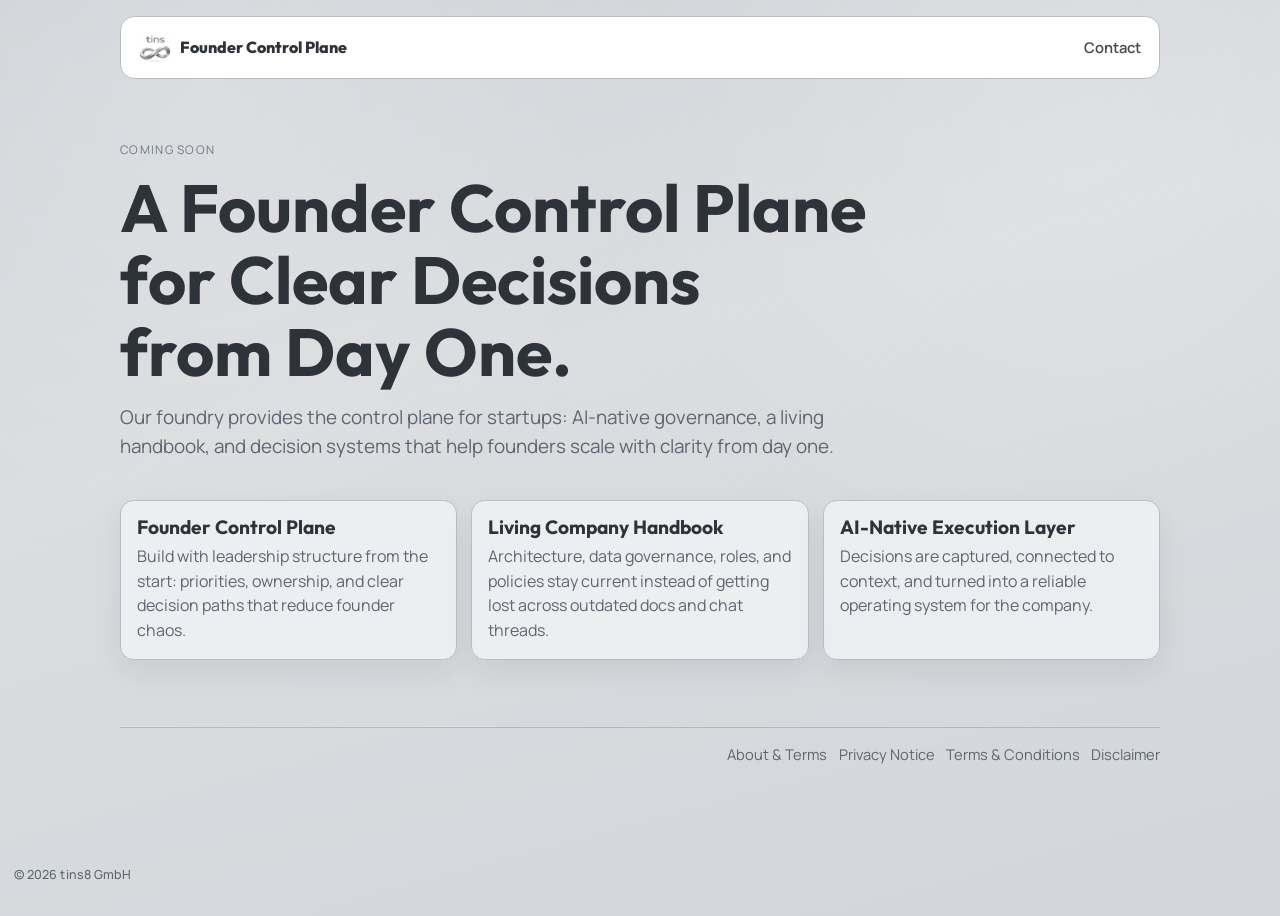
==== index.html @ 7d67c076 "initial" ====
<!doctype html>
<html lang="en">
  <head>
    <meta charset="UTF-8" />
    <meta name="viewport" content="width=device-width, initial-scale=1.0" />
    <title>Founder Control Plane for Startups | tins8 GmbH</title>
    <meta
      name="description"
      content="A Founder Control Plane for Clear Decisions from Day One. tins8 GmbH provides AI-native governance, a living handbook, and decision systems for early-stage teams."
    />
    <meta name="author" content="tins8 GmbH" />
    <meta name="robots" content="index,follow,max-image-preview:large" />
    <meta name="theme-color" content="#f7f4ea" />
    <link rel="canonical" href="https://tins8.at/" />
    <link rel="alternate" hreflang="en" href="https://tins8.at/" />
    <link rel="alternate" hreflang="x-default" href="https://tins8.at/" />
    <meta property="og:locale" content="en_US" />
    <meta property="og:type" content="website" />
    <meta
      property="og:title"
      content="Founder Control Plane for Startups | tins8 GmbH"
    />
    <meta
      property="og:description"
      content="A Founder Control Plane for Clear Decisions from Day One. tins8 GmbH provides AI-native governance, a living handbook, and decision systems for early-stage teams."
    />
    <meta property="og:url" content="https://tins8.at/" />
    <meta property="og:site_name" content="tins8 GmbH" />
    <meta
      property="og:image"
      content="https://tins8.at/graphics/tins8_logo.png"
    />
    <meta property="og:image:type" content="image/png" />
    <meta property="og:image:width" content="570" />
    <meta property="og:image:height" content="570" />
    <meta property="og:image:alt" content="tins8 logo" />
    <meta name="twitter:card" content="summary_large_image" />
    <meta
      name="twitter:title"
      content="Founder Control Plane for Startups | tins8 GmbH"
    />
    <meta
      name="twitter:description"
      content="A Founder Control Plane for Clear Decisions from Day One. tins8 GmbH provides AI-native governance, a living handbook, and decision systems for early-stage teams."
    />
    <meta
      name="twitter:image"
      content="https://tins8.at/graphics/tins8_logo.png"
    />
    <link rel="icon" type="image/svg+xml" href="graphics/favicon.svg" />
    <link
      rel="icon"
      type="image/png"
      sizes="96x96"
      href="graphics/favicon-96x96.png"
    />
    <link rel="icon" href="graphics/favicon.ico" sizes="any" />
    <link
      rel="apple-touch-icon"
      sizes="180x180"
      href="graphics/apple-touch-icon.png"
    />
    <link rel="manifest" href="graphics/site.webmanifest" />
    <link rel="preconnect" href="https://fonts.googleapis.com" />
    <link rel="preconnect" href="https://fonts.gstatic.com" crossorigin />
    <link
      href="https://fonts.googleapis.com/css2?family=Manrope:wght@400;500;700&family=Outfit:wght@600;700;800&display=swap"
      rel="stylesheet"
    />
    <link rel="stylesheet" href="styles.css" />
    <script type="application/ld+json">
      {
        "@context": "https://schema.org",
        "@graph": [
          {
            "@type": "Organization",
            "name": "tins8 GmbH",
            "url": "https://tins8.at/",
            "logo": "https://tins8.at/graphics/tins8_logo.png",
            "email": "hello@tins8.at"
          },
          {
            "@type": "WebSite",
            "name": "tins8 GmbH",
            "url": "https://tins8.at/",
            "description": "A Founder Control Plane for Clear Decisions from Day One. tins8 GmbH provides AI-native governance, a living handbook, and decision systems for early-stage teams."
          }
        ]
      }
    </script>
  </head>
  <body>
    <div class="background" aria-hidden="true"></div>

    <header class="site-header">
      <a class="brand" href="index.html" aria-label="tins8 home">
        <img
          src="graphics/tins8_logo.png"
          alt="tins8 logo"
          class="brand-logo"
          width="570"
          height="570"
        />
        <span>Founder Control Plane</span>
      </a>
      <nav class="site-nav" aria-label="Primary">
        <a href="mailto:hello@tins8.at">Contact</a>
      </nav>
    </header>

    <main>
      <section class="hero reveal">
        <p class="eyebrow">Coming Soon</p>
        <h1>A Founder Control Plane for Clear Decisions from Day One.</h1>
        <p class="lead">
          Our foundry provides the control plane for startups: AI-native
          governance, a living handbook, and decision systems that help founders
          scale with clarity from day one.
        </p>
      </section>

      <section id="about" class="grid-section reveal" aria-label="Model">
        <article class="card">
          <h2>Founder Control Plane</h2>
          <p>
            Build with leadership structure from the start: priorities,
            ownership, and clear decision paths that reduce founder chaos.
          </p>
        </article>
        <article class="card">
          <h2>Living Company Handbook</h2>
          <p>
            Architecture, data governance, roles, and policies stay current
            instead of getting lost across outdated docs and chat threads.
          </p>
        </article>
        <article class="card">
          <h2>AI-Native Execution Layer</h2>
          <p>
            Decisions are captured, connected to context, and turned into a
            reliable operating system for the company.
          </p>
        </article>
      </section>
    </main>

    <footer id="contact" class="site-footer reveal">
      <nav class="footer-legal-nav" aria-label="Legal links">
        <a
          href="legal-viewer.html?doc=about-and-terms"
          class="footer-legal-link"
          target="_blank"
          rel="noopener noreferrer"
          >About &amp; Terms</a
        >
        <a
          href="legal-viewer.html?doc=privacy-notice"
          class="footer-legal-link"
          target="_blank"
          rel="noopener noreferrer"
          >Privacy Notice</a
        >
        <a
          href="legal-viewer.html?doc=terms-and-conditions"
          class="footer-legal-link"
          target="_blank"
          rel="noopener noreferrer"
          >Terms &amp; Conditions</a
        >
        <a
          href="legal-viewer.html?doc=disclaimer"
          class="footer-legal-link"
          target="_blank"
          rel="noopener noreferrer"
          >Disclaimer</a
        >
      </nav>
    </footer>

    <p class="site-copyright" aria-label="Copyright 2026 tins8 GmbH">
      &copy; 2026 tins8 GmbH
    </p>

    <script src="script.js"></script>
  </body>
</html>
---- styles.css ----
:root {
  --bg: #d9dbde;
  --surface: #eceef1;
  --surface-soft: #f4f5f7;
  --ink: #2e333a;
  --muted: #5e6670;
  --line: #b6bcc4;
  --line-strong: #8c939d;
  --accent: #6f7884;
  --accent-soft: #838c98;
  --shadow: 0 12px 30px rgb(25 29 36 / 0.08);
}

* {
  box-sizing: border-box;
}

body {
  margin: 0;
  min-height: 100vh;
  font-family:
    "Manrope",
    -apple-system,
    BlinkMacSystemFont,
    "Segoe UI",
    sans-serif;
  color: var(--ink);
  background: linear-gradient(165deg, #cfd2d7 0%, #dbdde0 40%, #d2d5da 100%);
  line-height: 1.55;
}

.background {
  position: fixed;
  inset: 0;
  background: radial-gradient(
      circle at 16% 12%,
      rgb(255 255 255 / 0.2),
      transparent 35%
    ),
    radial-gradient(circle at 84% 14%, rgb(255 255 255 / 0.16), transparent 38%);
  pointer-events: none;
  z-index: -1;
}

.site-header,
main,
.site-footer {
  width: min(1040px, 92vw);
  margin-inline: auto;
}

.site-header {
  position: sticky;
  top: 0;
  z-index: 10;
  margin-top: 1rem;
  padding: 0.9rem 1.1rem;
  display: flex;
  align-items: center;
  justify-content: space-between;
  gap: 1rem;
  border: 1px solid var(--line);
  border-radius: 0.9rem;
  background: #fff;
}

.brand {
  display: inline-flex;
  align-items: center;
  gap: 0.6rem;
  font-family: "Outfit", "Manrope", sans-serif;
  font-weight: 800;
  font-size: 1rem;
  color: var(--ink);
  text-decoration: none;
}

.brand-logo {
  width: 2rem;
  height: 2rem;
  object-fit: contain;
}

.site-nav {
  display: flex;
  gap: 0.95rem;
}

.site-nav a {
  color: var(--ink);
  text-decoration: none;
  font-size: 0.92rem;
  font-weight: 600;
  opacity: 0.9;
}

.site-nav a:hover {
  opacity: 1;
}

main {
  padding: 3.6rem 0 2rem;
}

.hero {
  max-width: 780px;
}

.eyebrow {
  display: inline-block;
  margin: 0;
  font-size: 0.74rem;
  letter-spacing: 0.11em;
  text-transform: uppercase;
  color: var(--accent);
}

h1,
h2 {
  font-family: "Outfit", "Manrope", sans-serif;
  line-height: 1.08;
  margin: 0;
}

h1 {
  margin-top: 0.7rem;
  font-size: clamp(2.15rem, 5.2vw, 4.4rem);
  text-wrap: balance;
}

.lead {
  margin-top: 0.95rem;
  max-width: 64ch;
  color: var(--muted);
  font-size: clamp(1rem, 2.1vw, 1.18rem);
}

.grid-section {
  margin-top: 2.4rem;
  display: grid;
  grid-template-columns: repeat(12, 1fr);
  gap: 0.9rem;
}

.card {
  grid-column: span 4;
  background: rgb(243 245 247 / 0.74);
  border: 1px solid var(--line);
  border-radius: 0.85rem;
  padding: 1rem;
  box-shadow: var(--shadow);
}

.card h2 {
  font-size: 1.2rem;
  margin-bottom: 0.38rem;
}

.card p {
  margin: 0;
  color: var(--muted);
}

.site-footer {
  margin: 2.2rem auto 2.6rem;
  padding-top: 0.95rem;
  border-top: 1px solid rgb(124 132 143 / 0.4);
  display: flex;
  align-items: center;
  justify-content: flex-end;
  gap: 1rem;
}

.footer-legal-nav {
  display: flex;
  flex-wrap: wrap;
  gap: 0.7rem;
}

.footer-legal-link {
  color: var(--muted);
  text-decoration: none;
  font-size: 0.92rem;
}

.footer-legal-link:hover {
  color: var(--ink);
}

.site-copyright {
  position: fixed;
  left: max(0.85rem, env(safe-area-inset-left));
  bottom: max(0.85rem, env(safe-area-inset-bottom));
  margin: 0;
  padding: 0.12rem 0;
  color: var(--muted);
  font-family: "Manrope", sans-serif;
  font-size: 0.78rem;
  font-weight: 500;
  letter-spacing: 0.01em;
  z-index: 20;
  user-select: none;
}

.is-legal-page .site-copyright {
  position: static;
  display: block;
  width: min(1040px, 92vw);
  margin: 1rem auto 1.6rem;
}

.reveal {
  opacity: 0;
  transform: translateY(14px);
  transition:
    opacity 420ms ease,
    transform 420ms ease;
}

.reveal.is-visible {
  opacity: 1;
  transform: translateY(0);
}

@media (max-width: 860px) {
  .card {
    grid-column: span 6;
  }
}

@media (max-width: 680px) {
  .card {
    grid-column: span 12;
  }

  .site-footer {
    flex-direction: column;
    align-items: flex-end;
  }

  .site-copyright {
    font-size: 0.72rem;
    left: max(0.65rem, env(safe-area-inset-left));
    bottom: max(0.65rem, env(safe-area-inset-bottom));
  }
}

@media (prefers-reduced-motion: reduce) {
  *,
  *::before,
  *::after {
    animation-duration: 0ms !important;
    transition-duration: 0ms !important;
  }

  .reveal {
    opacity: 1;
    transform: none;
  }
}

.legal-view-main {
  padding-top: 2.4rem;
}

.doc-shell {
  width: min(960px, 100%);
  margin-inline: auto;
  background: rgb(243 245 247 / 0.82);
  border: 1px solid var(--line);
  border-radius: 0.85rem;
  padding: 1.15rem;
  box-shadow: var(--shadow);
}

.doc-meta {
  margin: 0.45rem 0 0;
  color: var(--muted);
  font-size: 0.94rem;
}

.doc-switch {
  margin-top: 1rem;
  display: flex;
  flex-wrap: wrap;
  gap: 0.75rem;
}

.doc-switch a {
  color: var(--muted);
  text-decoration: none;
  font-weight: 600;
  font-size: 0.93rem;
  border-bottom: 1px solid transparent;
}

.doc-switch a:hover,
.doc-switch a.is-active {
  color: var(--ink);
  border-bottom-color: var(--line-strong);
}

.doc-content {
  margin-top: 1.1rem;
  max-width: 78ch;
}

.doc-content h1,
.doc-content h2,
.doc-content h3 {
  margin: 1rem 0 0.55rem;
  font-size: 1.15rem;
}

.doc-content p,
.doc-content li {
  margin: 0 0 0.7rem;
  color: var(--muted);
  line-height: 1.6;
}

.doc-content ul {
  margin: 0.4rem 0 0.9rem;
  padding-left: 1.15rem;
}

.doc-content a {
  color: var(--accent);
}

.doc-error {
  margin-top: 1rem;
  color: #a44;
}
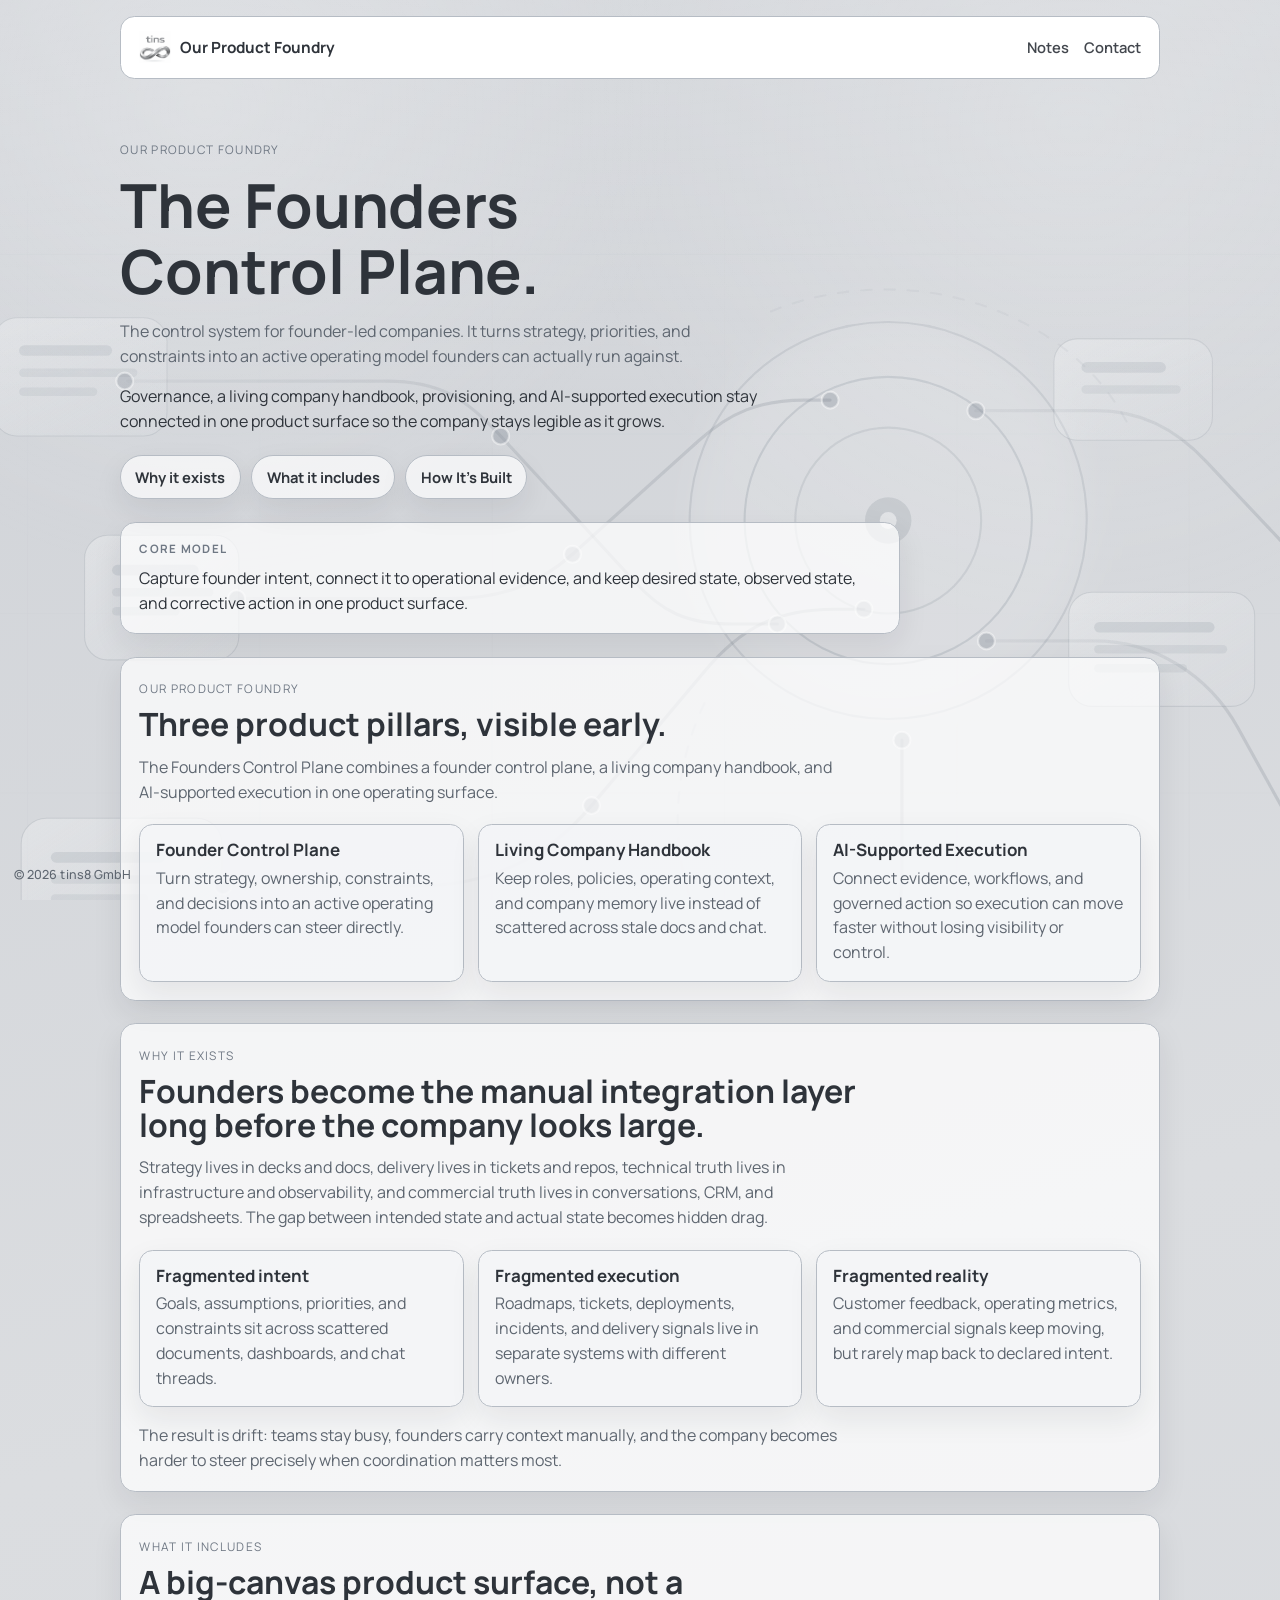
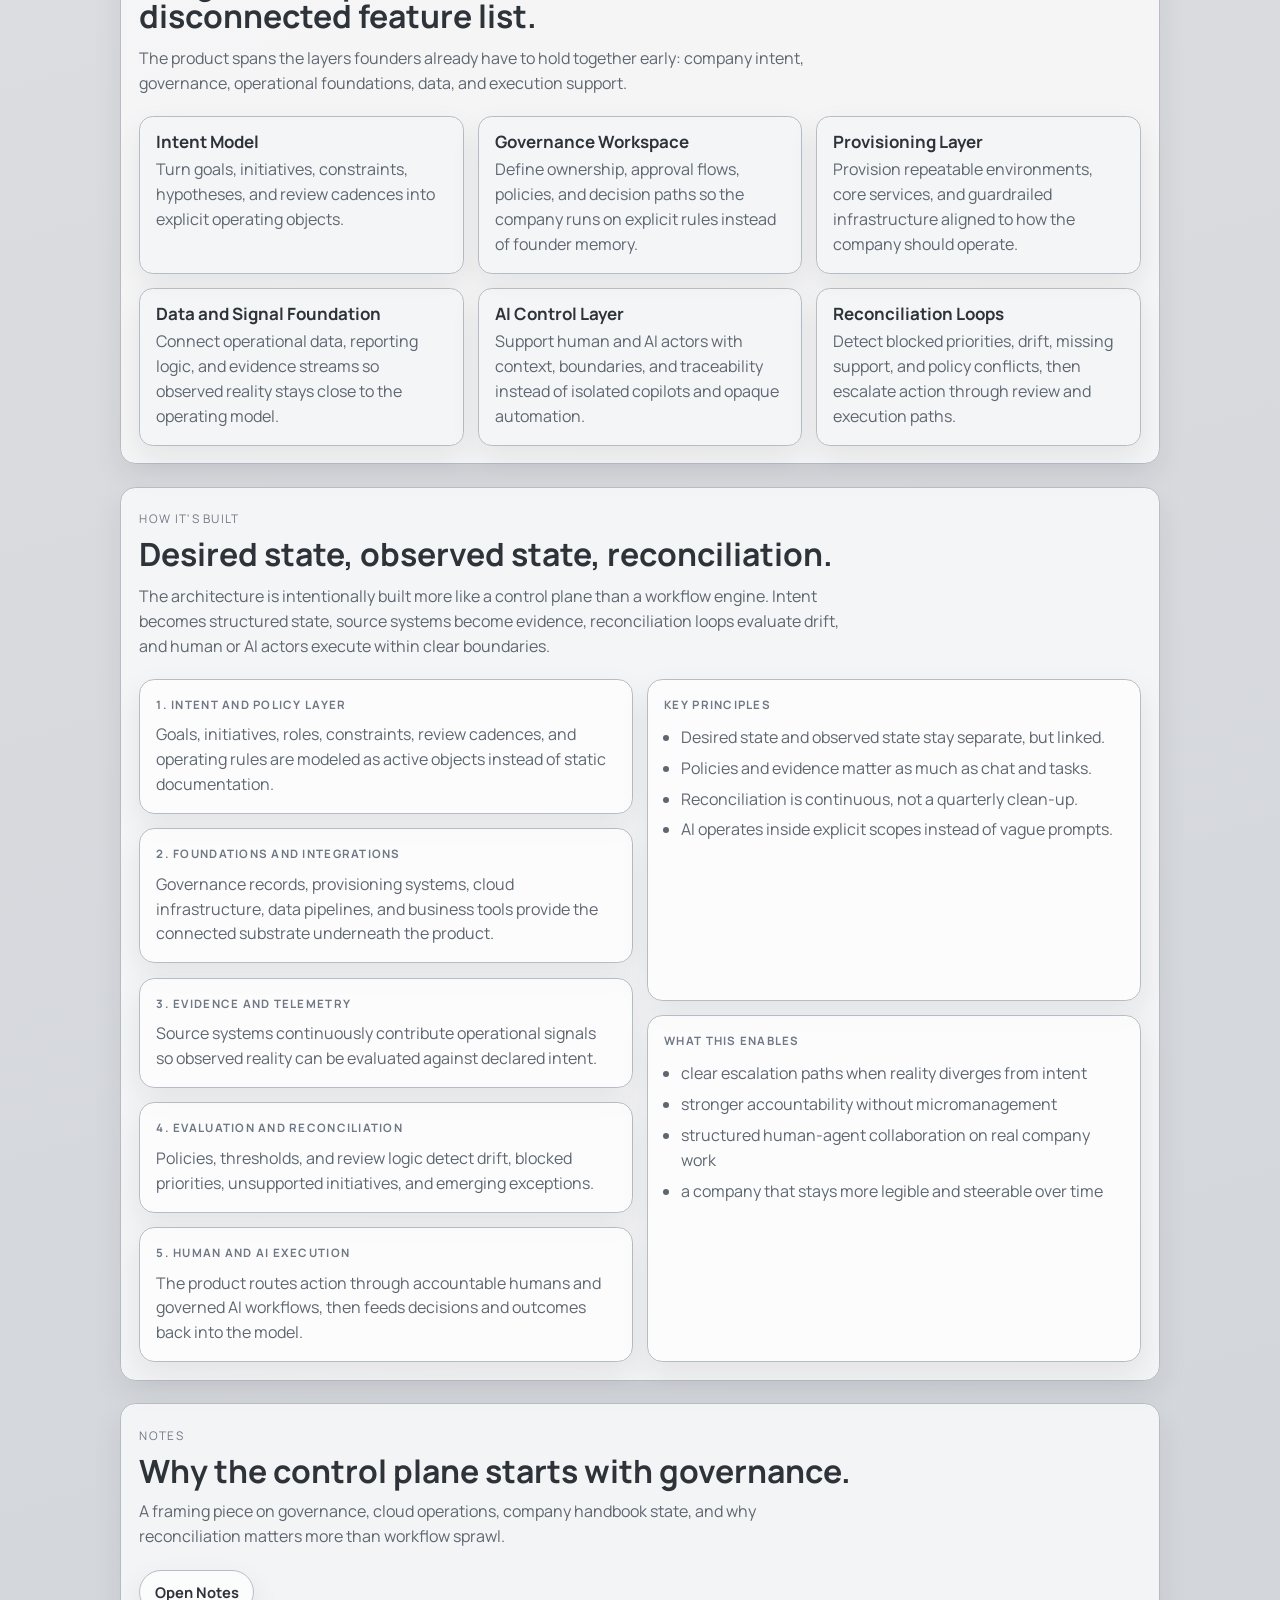
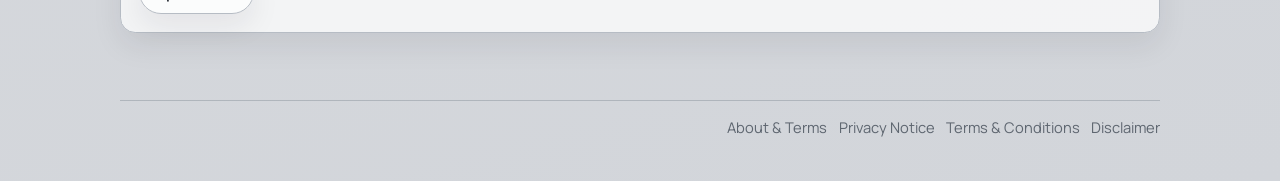
==== commit a7f5580f: "add notes" ====
--- a/index.html
+++ b/index.html
@@ -3,10 +3,10 @@
   <head>
     <meta charset="UTF-8" />
     <meta name="viewport" content="width=device-width, initial-scale=1.0" />
-    <title>Founder Control Plane for Startups | tins8 GmbH</title>
+    <title>The Founders Control Plane</title>
     <meta
       name="description"
-      content="A Founder Control Plane for Clear Decisions from Day One. tins8 GmbH provides AI-native governance, a living handbook, and decision systems for early-stage teams."
+      content="The Founders Control Plane is a control system for founder-led companies that connects governance, infrastructure, data, and AI-supported execution."
     />
     <meta name="author" content="tins8 GmbH" />
     <meta name="robots" content="index,follow,max-image-preview:large" />
@@ -18,14 +18,14 @@
     <meta property="og:type" content="website" />
     <meta
       property="og:title"
-      content="Founder Control Plane for Startups | tins8 GmbH"
+      content="The Founders Control Plane"
     />
     <meta
       property="og:description"
-      content="A Founder Control Plane for Clear Decisions from Day One. tins8 GmbH provides AI-native governance, a living handbook, and decision systems for early-stage teams."
+      content="The Founders Control Plane is a control system for founder-led companies that connects governance, infrastructure, data, and AI-supported execution."
     />
     <meta property="og:url" content="https://tins8.at/" />
-    <meta property="og:site_name" content="tins8 GmbH" />
+    <meta property="og:site_name" content="The Founders Control Plane" />
     <meta
       property="og:image"
       content="https://tins8.at/graphics/tins8_logo.png"
@@ -37,11 +37,11 @@
     <meta name="twitter:card" content="summary_large_image" />
     <meta
       name="twitter:title"
-      content="Founder Control Plane for Startups | tins8 GmbH"
+      content="The Founders Control Plane"
     />
     <meta
       name="twitter:description"
-      content="A Founder Control Plane for Clear Decisions from Day One. tins8 GmbH provides AI-native governance, a living handbook, and decision systems for early-stage teams."
+      content="The Founders Control Plane is a control system for founder-led companies that connects governance, infrastructure, data, and AI-supported execution."
     />
     <meta
       name="twitter:image"
@@ -64,7 +64,7 @@
     <link rel="preconnect" href="https://fonts.googleapis.com" />
     <link rel="preconnect" href="https://fonts.gstatic.com" crossorigin />
     <link
-      href="https://fonts.googleapis.com/css2?family=Manrope:wght@400;500;700&family=Outfit:wght@600;700;800&display=swap"
+      href="https://fonts.googleapis.com/css2?family=Manrope:wght@400;500;700;800&display=swap"
       rel="stylesheet"
     />
     <link rel="stylesheet" href="styles.css" />
@@ -81,9 +81,20 @@
           },
           {
             "@type": "WebSite",
-            "name": "tins8 GmbH",
+            "name": "The Founders Control Plane",
             "url": "https://tins8.at/",
-            "description": "A Founder Control Plane for Clear Decisions from Day One. tins8 GmbH provides AI-native governance, a living handbook, and decision systems for early-stage teams."
+            "description": "The Founders Control Plane is a control system for founder-led companies that connects governance, infrastructure, data, and AI-supported execution."
+          },
+          {
+            "@type": "SoftwareApplication",
+            "name": "The Founders Control Plane",
+            "applicationCategory": "BusinessApplication",
+            "operatingSystem": "Web",
+            "creator": {
+              "@type": "Organization",
+              "name": "tins8 GmbH"
+            },
+            "description": "A control system for founder-led companies that connects governance, infrastructure, data, and AI-supported execution."
           }
         ]
       }
@@ -93,7 +104,7 @@
     <div class="background" aria-hidden="true"></div>
 
     <header class="site-header">
-      <a class="brand" href="index.html" aria-label="tins8 home">
+      <a class="brand" href="index.html" aria-label="Founders Control Plane home">
         <img
           src="graphics/tins8_logo.png"
           alt="tins8 logo"
@@ -101,46 +112,282 @@
           width="570"
           height="570"
         />
-        <span>Founder Control Plane</span>
+        <span class="brand-title">Our Product Foundry</span>
       </a>
       <nav class="site-nav" aria-label="Primary">
+        <a href="blog.html?post=founders-control-plane">Notes</a>
         <a href="mailto:hello@tins8.at">Contact</a>
       </nav>
     </header>
 
     <main>
       <section class="hero reveal">
-        <p class="eyebrow">Coming Soon</p>
-        <h1>A Founder Control Plane for Clear Decisions from Day One.</h1>
+        <p class="eyebrow">Our Product Foundry</p>
+        <h1>The Founders Control Plane.</h1>
         <p class="lead">
-          Our foundry provides the control plane for startups: AI-native
-          governance, a living handbook, and decision systems that help founders
-          scale with clarity from day one.
+          The control system for founder-led companies. It turns strategy,
+          priorities, and constraints into an active operating model founders
+          can actually run against.
         </p>
-      </section>
-
-      <section id="about" class="grid-section reveal" aria-label="Model">
-        <article class="card">
-          <h2>Founder Control Plane</h2>
-          <p>
-            Build with leadership structure from the start: priorities,
-            ownership, and clear decision paths that reduce founder chaos.
+        <p class="supporting-copy">
+          Governance, a living company handbook, provisioning, and AI-supported
+          execution stay connected in one product surface so the company stays
+          legible as it grows.
+        </p>
+        <div class="hero-links" aria-label="Jump to key sections">
+          <a class="hero-link" href="#why-it-exists">Why it exists</a>
+          <a class="hero-link" href="#capabilities">What it includes</a>
+          <a class="hero-link" href="#architecture">How It's Built</a>
+        </div>
+        <div class="hero-panel">
+          <p class="panel-label">Core model</p>
+          <p class="panel-copy">
+            Capture founder intent, connect it to operational evidence, and
+            keep desired state, observed state, and corrective action in one
+            product surface.
           </p>
-        </article>
-        <article class="card">
-          <h2>Living Company Handbook</h2>
-          <p>
-            Architecture, data governance, roles, and policies stay current
-            instead of getting lost across outdated docs and chat threads.
+        </div>
+      </section>
+
+      <section
+        id="teaser"
+        class="section-shell intro-section reveal"
+        aria-label="Product introduction"
+      >
+        <div class="section-heading">
+          <p class="eyebrow">Our Product Foundry</p>
+          <h2>
+            Three product pillars, visible early.
+          </h2>
+          <p class="section-copy">
+            The Founders Control Plane combines a founder control plane, a
+            living company handbook, and AI-supported execution in one
+            operating surface.
           </p>
-        </article>
-        <article class="card">
-          <h2>AI-Native Execution Layer</h2>
-          <p>
-            Decisions are captured, connected to context, and turned into a
-            reliable operating system for the company.
+        </div>
+        <div class="grid-section grid-3" aria-label="Top product pillars">
+          <article class="card">
+            <h3>Founder Control Plane</h3>
+            <p>
+              Turn strategy, ownership, constraints, and decisions into an
+              active operating model founders can steer directly.
+            </p>
+          </article>
+          <article class="card">
+            <h3>Living Company Handbook</h3>
+            <p>
+              Keep roles, policies, operating context, and company memory live
+              instead of scattered across stale docs and chat.
+            </p>
+          </article>
+          <article class="card">
+            <h3>AI-Supported Execution</h3>
+            <p>
+              Connect evidence, workflows, and governed action so execution can
+              move faster without losing visibility or control.
+            </p>
+          </article>
+        </div>
+      </section>
+
+      <section
+        id="why-it-exists"
+        class="section-shell reveal"
+        aria-label="Why the product exists"
+      >
+        <div class="section-heading">
+          <p class="eyebrow">Why It Exists</p>
+          <h2>
+            Founders become the manual integration layer long before the
+            company looks large.
+          </h2>
+          <p class="section-copy">
+            Strategy lives in decks and docs, delivery lives in tickets and
+            repos, technical truth lives in infrastructure and observability,
+            and commercial truth lives in conversations, CRM, and spreadsheets.
+            The gap between intended state and actual state becomes hidden drag.
           </p>
-        </article>
+        </div>
+        <div class="grid-section grid-3" aria-label="Why the problem appears">
+          <article class="card">
+            <h3>Fragmented intent</h3>
+            <p>
+              Goals, assumptions, priorities, and constraints sit across
+              scattered documents, dashboards, and chat threads.
+            </p>
+          </article>
+          <article class="card">
+            <h3>Fragmented execution</h3>
+            <p>
+              Roadmaps, tickets, deployments, incidents, and delivery signals
+              live in separate systems with different owners.
+            </p>
+          </article>
+          <article class="card">
+            <h3>Fragmented reality</h3>
+            <p>
+              Customer feedback, operating metrics, and commercial signals keep
+              moving, but rarely map back to declared intent.
+            </p>
+          </article>
+        </div>
+        <p class="section-copy section-copy-compact">
+          The result is drift: teams stay busy, founders carry context
+          manually, and the company becomes harder to steer precisely when
+          coordination matters most.
+        </p>
+      </section>
+
+      <section
+        id="capabilities"
+        class="section-shell reveal"
+        aria-label="Product capabilities"
+      >
+        <div class="section-heading">
+          <p class="eyebrow">What It Includes</p>
+          <h2>A big-canvas product surface, not a disconnected feature list.</h2>
+          <p class="section-copy">
+            The product spans the layers founders already have to hold together
+            early: company intent, governance, operational foundations, data,
+            and execution support.
+          </p>
+        </div>
+        <div class="grid-section grid-3" aria-label="Product capability areas">
+          <article class="card">
+            <h3>Intent Model</h3>
+            <p>
+              Turn goals, initiatives, constraints, hypotheses, and review
+              cadences into explicit operating objects.
+            </p>
+          </article>
+          <article class="card">
+            <h3>Governance Workspace</h3>
+            <p>
+              Define ownership, approval flows, policies, and decision paths so
+              the company runs on explicit rules instead of founder memory.
+            </p>
+          </article>
+          <article class="card">
+            <h3>Provisioning Layer</h3>
+            <p>
+              Provision repeatable environments, core services, and guardrailed
+              infrastructure aligned to how the company should operate.
+            </p>
+          </article>
+          <article class="card">
+            <h3>Data and Signal Foundation</h3>
+            <p>
+              Connect operational data, reporting logic, and evidence streams
+              so observed reality stays close to the operating model.
+            </p>
+          </article>
+          <article class="card">
+            <h3>AI Control Layer</h3>
+            <p>
+              Support human and AI actors with context, boundaries, and
+              traceability instead of isolated copilots and opaque automation.
+            </p>
+          </article>
+          <article class="card">
+            <h3>Reconciliation Loops</h3>
+            <p>
+              Detect blocked priorities, drift, missing support, and policy
+              conflicts, then escalate action through review and execution
+              paths.
+            </p>
+          </article>
+        </div>
+      </section>
+
+      <section
+        id="architecture"
+        class="section-shell architecture-section reveal"
+        aria-label="How It's Built"
+      >
+        <div class="section-heading">
+          <p class="eyebrow">How It's Built</p>
+          <h2>Desired state, observed state, reconciliation.</h2>
+          <p class="section-copy">
+            The architecture is intentionally built more like a control plane
+            than a workflow engine. Intent becomes structured state, source
+            systems become evidence, reconciliation loops evaluate drift, and
+            human or AI actors execute within clear boundaries.
+          </p>
+        </div>
+        <div class="architecture-grid">
+          <div class="architecture-stack" aria-label="Architecture layers">
+            <div class="architecture-layer">
+              <p class="panel-label">1. Intent and Policy Layer</p>
+              <p>
+                Goals, initiatives, roles, constraints, review cadences, and
+                operating rules are modeled as active objects instead of static
+                documentation.
+              </p>
+            </div>
+            <div class="architecture-layer">
+              <p class="panel-label">2. Foundations and Integrations</p>
+              <p>
+                Governance records, provisioning systems, cloud infrastructure,
+                data pipelines, and business tools provide the connected
+                substrate underneath the product.
+              </p>
+            </div>
+            <div class="architecture-layer">
+              <p class="panel-label">3. Evidence and Telemetry</p>
+              <p>
+                Source systems continuously contribute operational signals so
+                observed reality can be evaluated against declared intent.
+              </p>
+            </div>
+            <div class="architecture-layer">
+              <p class="panel-label">4. Evaluation and Reconciliation</p>
+              <p>
+                Policies, thresholds, and review logic detect drift, blocked
+                priorities, unsupported initiatives, and emerging exceptions.
+              </p>
+            </div>
+            <div class="architecture-layer">
+              <p class="panel-label">5. Human and AI Execution</p>
+              <p>
+                The product routes action through accountable humans and
+                governed AI workflows, then feeds decisions and outcomes back
+                into the model.
+              </p>
+            </div>
+          </div>
+          <div class="architecture-notes">
+            <article class="info-card">
+              <p class="panel-label">Key principles</p>
+              <ul class="mini-list">
+                <li>Desired state and observed state stay separate, but linked.</li>
+                <li>Policies and evidence matter as much as chat and tasks.</li>
+                <li>Reconciliation is continuous, not a quarterly clean-up.</li>
+                <li>AI operates inside explicit scopes instead of vague prompts.</li>
+              </ul>
+            </article>
+            <article class="info-card">
+              <p class="panel-label">What this enables</p>
+              <ul class="mini-list">
+                <li>clear escalation paths when reality diverges from intent</li>
+                <li>stronger accountability without micromanagement</li>
+                <li>structured human-agent collaboration on real company work</li>
+                <li>a company that stays more legible and steerable over time</li>
+              </ul>
+            </article>
+          </div>
+        </div>
+      </section>
+
+      <section id="blog" class="notes-section reveal" aria-label="Notes">
+        <p class="eyebrow">Notes</p>
+        <h2>Why the control plane starts with governance.</h2>
+        <p class="lead">
+          A framing piece on governance, cloud operations, company handbook
+          state, and why reconciliation matters more than workflow sprawl.
+        </p>
+        <div class="hero-links">
+          <a class="hero-link" href="blog.html?post=founders-control-plane">Open Notes</a>
+        </div>
       </section>
     </main>
 
--- a/styles.css
+++ b/styles.css
@@ -9,6 +9,12 @@
   --accent: #6f7884;
   --accent-soft: #838c98;
   --shadow: 0 12px 30px rgb(25 29 36 / 0.08);
+  --text-body: clamp(1rem, 1.2vw, 1.04rem);
+  --text-small: 0.92rem;
+}
+
+html {
+  scroll-behavior: smooth;
 }
 
 * {
@@ -32,12 +38,22 @@
 .background {
   position: fixed;
   inset: 0;
-  background: radial-gradient(
-      circle at 16% 12%,
-      rgb(255 255 255 / 0.2),
-      transparent 35%
-    ),
-    radial-gradient(circle at 84% 14%, rgb(255 255 255 / 0.16), transparent 38%);
+  background-image:
+    linear-gradient(180deg, rgb(255 255 255 / 0.14), transparent 44%),
+    radial-gradient(circle at 16% 12%, rgb(255 255 255 / 0.22), transparent 35%),
+    radial-gradient(circle at 84% 14%, rgb(255 255 255 / 0.16), transparent 38%),
+    url("graphics/control-plane-background.svg");
+  background-repeat: no-repeat;
+  background-position:
+    center top,
+    16% 12%,
+    84% 14%,
+    center 6rem;
+  background-size:
+    cover,
+    auto,
+    auto,
+    clamp(1100px, 132vw, 1820px) auto;
   pointer-events: none;
   z-index: -1;
 }
@@ -68,11 +84,15 @@
   display: inline-flex;
   align-items: center;
   gap: 0.6rem;
-  font-family: "Outfit", "Manrope", sans-serif;
-  font-weight: 800;
-  font-size: 1rem;
+  font-family: "Manrope", sans-serif;
+  font-weight: 700;
+  font-size: 0.96rem;
   color: var(--ink);
   text-decoration: none;
+}
+
+.brand-title {
+  line-height: 1.02;
 }
 
 .brand-logo {
@@ -83,13 +103,15 @@
 
 .site-nav {
   display: flex;
+  flex-wrap: wrap;
   gap: 0.95rem;
+  justify-content: flex-end;
 }
 
 .site-nav a {
   color: var(--ink);
   text-decoration: none;
-  font-size: 0.92rem;
+  font-size: var(--text-small);
   font-weight: 600;
   opacity: 0.9;
 }
@@ -100,6 +122,10 @@
 
 main {
   padding: 3.6rem 0 2rem;
+}
+
+section[id] {
+  scroll-margin-top: 6.4rem;
 }
 
 .hero {
@@ -117,14 +143,14 @@
 
 h1,
 h2 {
-  font-family: "Outfit", "Manrope", sans-serif;
+  font-family: "Manrope", sans-serif;
   line-height: 1.08;
   margin: 0;
 }
 
 h1 {
   margin-top: 0.7rem;
-  font-size: clamp(2.15rem, 5.2vw, 4.4rem);
+  font-size: clamp(2.1rem, 4.8vw, 3.8rem);
   text-wrap: balance;
 }
 
@@ -132,18 +158,131 @@
   margin-top: 0.95rem;
   max-width: 64ch;
   color: var(--muted);
-  font-size: clamp(1rem, 2.1vw, 1.18rem);
+  font-size: var(--text-body);
+}
+
+.supporting-copy {
+  margin-top: 1rem;
+  max-width: 68ch;
+  color: var(--ink);
+  font-size: var(--text-body);
+}
+
+.hero-links {
+  margin-top: 1.3rem;
+  display: flex;
+  flex-wrap: wrap;
+  gap: 0.65rem;
+}
+
+.hero-link {
+  display: inline-flex;
+  align-items: center;
+  padding: 0.62rem 0.9rem;
+  border: 1px solid var(--line);
+  border-radius: 999px;
+  background: rgb(255 255 255 / 0.68);
+  color: var(--ink);
+  text-decoration: none;
+  font-size: var(--text-small);
+  font-weight: 700;
+  box-shadow: var(--shadow);
+}
+
+.hero-link:hover {
+  border-color: var(--line-strong);
+}
+
+.hero-panel,
+.section-shell,
+.notes-section,
+.info-card,
+.architecture-layer {
+  border: 1px solid var(--line);
+  border-radius: 0.95rem;
+  background: rgb(255 255 255 / 0.72);
+  box-shadow: var(--shadow);
+}
+
+.hero-panel,
+.notes-section,
+.section-shell {
+  margin-top: 1.4rem;
+  padding: 1.1rem 1.15rem;
+}
+
+.panel-label {
+  margin: 0;
+  font-size: 0.72rem;
+  font-weight: 700;
+  letter-spacing: 0.11em;
+  text-transform: uppercase;
+  color: var(--accent);
+}
+
+.panel-copy {
+  margin: 0.5rem 0 0;
+  color: var(--ink);
+  font-size: var(--text-body);
+}
+
+.section-heading {
+  max-width: 72ch;
+}
+
+.section-heading h2 {
+  margin-top: 0.45rem;
+  font-size: clamp(1.45rem, 2.8vw, 2rem);
+}
+
+.section-copy {
+  margin: 0.8rem 0 0;
+  max-width: 70ch;
+  color: var(--muted);
+  font-size: var(--text-body);
+}
+
+.section-copy-compact {
+  margin-top: 1rem;
+}
+
+.intro-grid,
+.architecture-grid {
+  margin-top: 1.25rem;
+  display: grid;
+  gap: 0.9rem;
+}
+
+.intro-grid,
+.architecture-grid {
+  grid-template-columns: repeat(2, minmax(0, 1fr));
+}
+
+.info-card,
+.architecture-layer {
+  padding: 1rem;
+}
+
+.info-card p:last-child,
+.architecture-layer p:last-child {
+  margin: 0.55rem 0 0;
+  color: var(--muted);
+  font-size: var(--text-body);
 }
 
 .grid-section {
-  margin-top: 2.4rem;
+  margin-top: 1.25rem;
   display: grid;
   grid-template-columns: repeat(12, 1fr);
   gap: 0.9rem;
 }
 
+.grid-3 .card {
+  grid-column: span 4;
+}
+
 .card {
-  grid-column: span 4;
+  grid-column: span 6;
   background: rgb(243 245 247 / 0.74);
   border: 1px solid var(--line);
   border-radius: 0.85rem;
@@ -151,14 +290,45 @@
   box-shadow: var(--shadow);
 }
 
-.card h2 {
-  font-size: 1.2rem;
-  margin-bottom: 0.38rem;
+.card h2,
+.card h3 {
+  font-family: "Manrope", sans-serif;
+  font-size: 1.06rem;
+  margin: 0 0 0.38rem;
+  line-height: 1.08;
 }
 
 .card p {
   margin: 0;
   color: var(--muted);
+  font-size: var(--text-body);
+}
+
+.mini-list {
+  margin: 0.7rem 0 0;
+  padding-left: 1.05rem;
+  color: var(--muted);
+  font-size: var(--text-body);
+}
+
+.mini-list li + li {
+  margin-top: 0.38rem;
+}
+
+.architecture-stack,
+.architecture-notes {
+  display: grid;
+  gap: 0.9rem;
+}
+
+.notes-section h2 {
+  margin-top: 0.45rem;
+  font-size: clamp(1.45rem, 2.8vw, 2rem);
+}
+
+.notes-section .lead {
+  margin-top: 0.7rem;
+  margin-bottom: 0;
 }
 
 .site-footer {
@@ -223,12 +393,28 @@
 }
 
 @media (max-width: 860px) {
+  .intro-grid,
+  .architecture-grid {
+    grid-template-columns: 1fr;
+  }
+
+  .grid-3 .card,
   .card {
     grid-column: span 6;
   }
 }
 
 @media (max-width: 680px) {
+  .site-header {
+    position: static;
+    align-items: flex-start;
+  }
+
+  .site-nav {
+    gap: 0.75rem;
+  }
+
+  .grid-3 .card,
   .card {
     grid-column: span 12;
   }
@@ -242,6 +428,19 @@
     font-size: 0.72rem;
     left: max(0.65rem, env(safe-area-inset-left));
     bottom: max(0.65rem, env(safe-area-inset-bottom));
+  }
+
+  .background {
+    background-position:
+      center top,
+      12% 10%,
+      88% 12%,
+      center 8rem;
+    background-size:
+      cover,
+      auto,
+      auto,
+      clamp(900px, 190vw, 1280px) auto;
   }
 }
 
@@ -273,6 +472,10 @@
   box-shadow: var(--shadow);
 }
 
+.blog-post-shell {
+  margin-top: 1.4rem;
+}
+
 .doc-meta {
   margin: 0.45rem 0 0;
   color: var(--muted);
@@ -319,7 +522,8 @@
   line-height: 1.6;
 }
 
-.doc-content ul {
+.doc-content ul,
+.doc-content ol {
   margin: 0.4rem 0 0.9rem;
   padding-left: 1.15rem;
 }
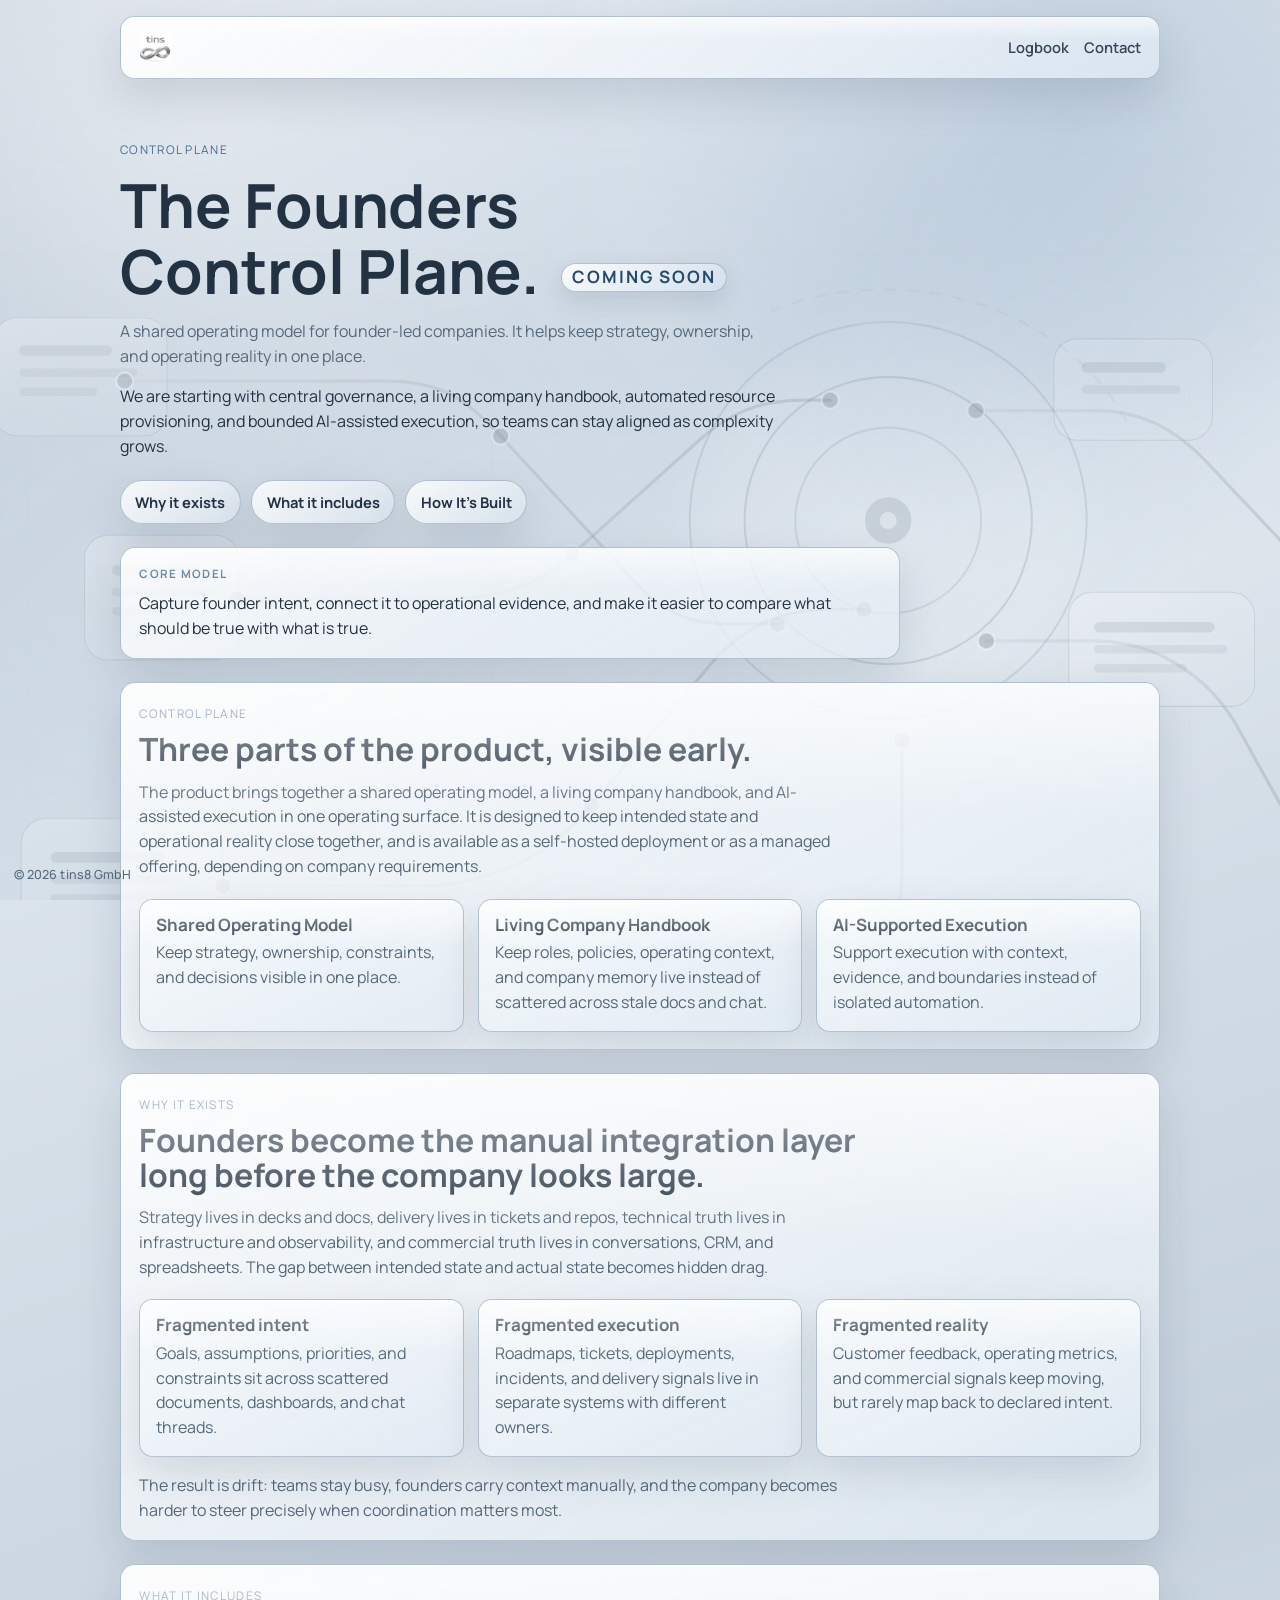
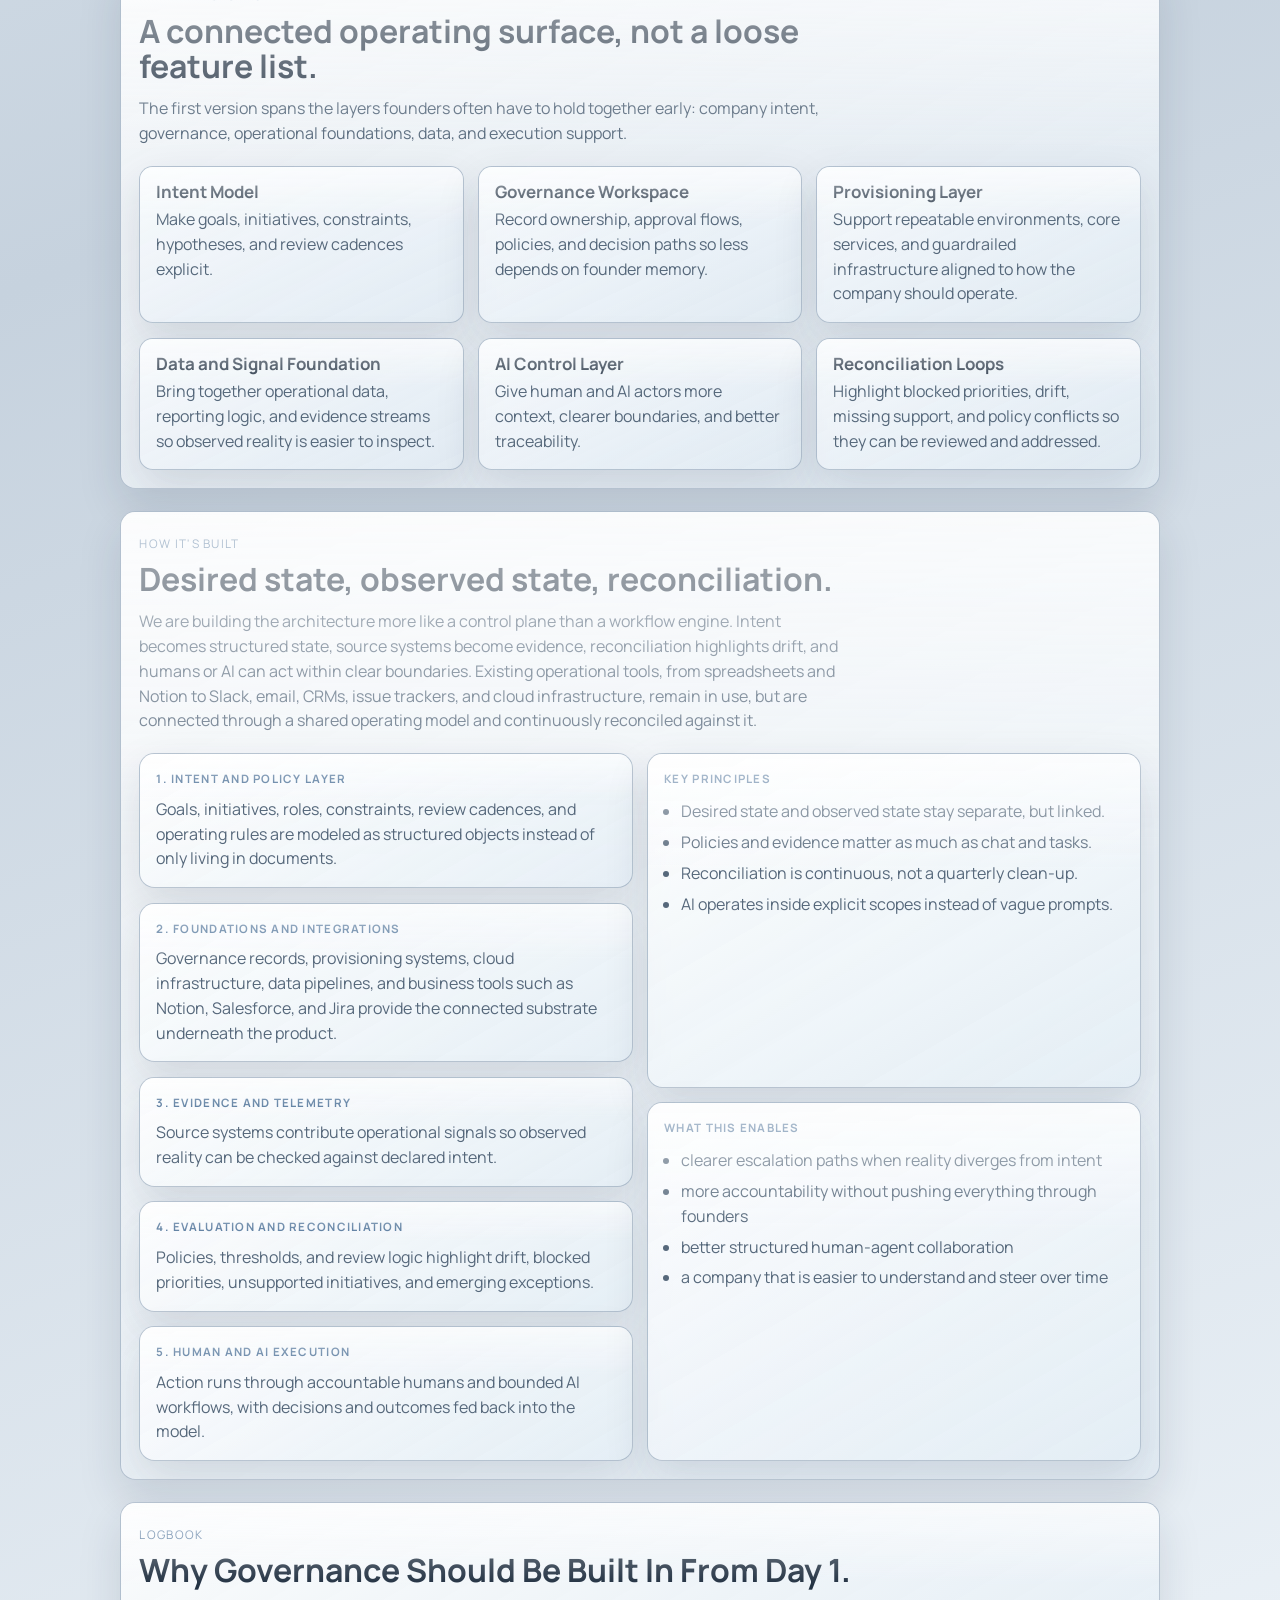
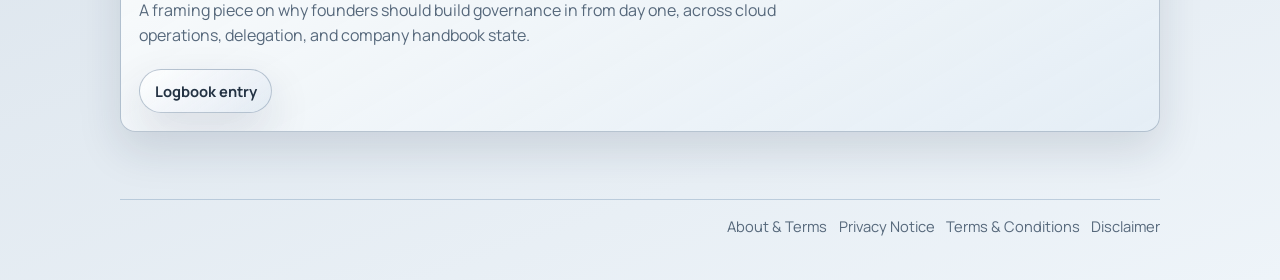
==== commit 5c0c844e: "cleanup" ====
--- a/index.html
+++ b/index.html
@@ -6,11 +6,11 @@
     <title>The Founders Control Plane</title>
     <meta
       name="description"
-      content="The Founders Control Plane is a control system for founder-led companies that connects governance, infrastructure, data, and AI-supported execution."
+      content="The Founders Control Plane is a shared operating model for founder-led companies, starting with governance, provisioning, company context, and AI-assisted execution."
     />
     <meta name="author" content="tins8 GmbH" />
     <meta name="robots" content="index,follow,max-image-preview:large" />
-    <meta name="theme-color" content="#f7f4ea" />
+    <meta name="theme-color" content="#dbe4ec" />
     <link rel="canonical" href="https://tins8.at/" />
     <link rel="alternate" hreflang="en" href="https://tins8.at/" />
     <link rel="alternate" hreflang="x-default" href="https://tins8.at/" />
@@ -22,7 +22,7 @@
     />
     <meta
       property="og:description"
-      content="The Founders Control Plane is a control system for founder-led companies that connects governance, infrastructure, data, and AI-supported execution."
+      content="The Founders Control Plane is a shared operating model for founder-led companies, starting with governance, provisioning, company context, and AI-assisted execution."
     />
     <meta property="og:url" content="https://tins8.at/" />
     <meta property="og:site_name" content="The Founders Control Plane" />
@@ -41,7 +41,7 @@
     />
     <meta
       name="twitter:description"
-      content="The Founders Control Plane is a control system for founder-led companies that connects governance, infrastructure, data, and AI-supported execution."
+      content="The Founders Control Plane is a shared operating model for founder-led companies, starting with governance, provisioning, company context, and AI-assisted execution."
     />
     <meta
       name="twitter:image"
@@ -83,7 +83,7 @@
             "@type": "WebSite",
             "name": "The Founders Control Plane",
             "url": "https://tins8.at/",
-            "description": "The Founders Control Plane is a control system for founder-led companies that connects governance, infrastructure, data, and AI-supported execution."
+            "description": "The Founders Control Plane is a shared operating model for founder-led companies, starting with governance, provisioning, company context, and AI-assisted execution."
           },
           {
             "@type": "SoftwareApplication",
@@ -94,7 +94,7 @@
               "@type": "Organization",
               "name": "tins8 GmbH"
             },
-            "description": "A control system for founder-led companies that connects governance, infrastructure, data, and AI-supported execution."
+            "description": "A shared operating model for founder-led companies, starting with governance, provisioning, company context, and AI-assisted execution."
           }
         ]
       }
@@ -112,27 +112,28 @@
           width="570"
           height="570"
         />
-        <span class="brand-title">Our Product Foundry</span>
       </a>
       <nav class="site-nav" aria-label="Primary">
-        <a href="blog.html?post=founders-control-plane">Notes</a>
+        <a href="logbook.html?post=20260317-why-governance-should-be-built-in-from-day-1">Logbook</a>
         <a href="mailto:hello@tins8.at">Contact</a>
       </nav>
     </header>
 
     <main>
       <section class="hero reveal">
-        <p class="eyebrow">Our Product Foundry</p>
-        <h1>The Founders Control Plane.</h1>
+        <p class="eyebrow">Control Plane</p>
+        <h1>
+          The Founders Control Plane.
+          <span class="coming-soon-badge">Coming soon</span>
+        </h1>
         <p class="lead">
-          The control system for founder-led companies. It turns strategy,
-          priorities, and constraints into an active operating model founders
-          can actually run against.
+          A shared operating model for founder-led companies. It helps keep
+          strategy, ownership, and operating reality in one place.
         </p>
         <p class="supporting-copy">
-          Governance, a living company handbook, provisioning, and AI-supported
-          execution stay connected in one product surface so the company stays
-          legible as it grows.
+          We are starting with central governance, a living company handbook,
+          automated resource provisioning, and bounded AI-assisted execution,
+          so teams can stay aligned as complexity grows.
         </p>
         <div class="hero-links" aria-label="Jump to key sections">
           <a class="hero-link" href="#why-it-exists">Why it exists</a>
@@ -143,8 +144,7 @@
           <p class="panel-label">Core model</p>
           <p class="panel-copy">
             Capture founder intent, connect it to operational evidence, and
-            keep desired state, observed state, and corrective action in one
-            product surface.
+            make it easier to compare what should be true with what is true.
           </p>
         </div>
       </section>
@@ -155,22 +155,25 @@
         aria-label="Product introduction"
       >
         <div class="section-heading">
-          <p class="eyebrow">Our Product Foundry</p>
+          <p class="eyebrow">Control Plane</p>
           <h2>
-            Three product pillars, visible early.
+            Three parts of the product, visible early.
           </h2>
           <p class="section-copy">
-            The Founders Control Plane combines a founder control plane, a
-            living company handbook, and AI-supported execution in one
-            operating surface.
+            The product brings together a shared operating model, a living
+            company handbook, and AI-assisted execution in one operating
+            surface. It is designed to keep intended state and operational
+            reality close together, and is available as a self-hosted
+            deployment or as a managed offering, depending on company
+            requirements.
           </p>
         </div>
         <div class="grid-section grid-3" aria-label="Top product pillars">
           <article class="card">
-            <h3>Founder Control Plane</h3>
-            <p>
-              Turn strategy, ownership, constraints, and decisions into an
-              active operating model founders can steer directly.
+            <h3>Shared Operating Model</h3>
+            <p>
+              Keep strategy, ownership, constraints, and decisions visible in
+              one place.
             </p>
           </article>
           <article class="card">
@@ -183,8 +186,8 @@
           <article class="card">
             <h3>AI-Supported Execution</h3>
             <p>
-              Connect evidence, workflows, and governed action so execution can
-              move faster without losing visibility or control.
+              Support execution with context, evidence, and boundaries instead
+              of isolated automation.
             </p>
           </article>
         </div>
@@ -245,55 +248,54 @@
       >
         <div class="section-heading">
           <p class="eyebrow">What It Includes</p>
-          <h2>A big-canvas product surface, not a disconnected feature list.</h2>
+          <h2>A connected operating surface, not a loose feature list.</h2>
           <p class="section-copy">
-            The product spans the layers founders already have to hold together
-            early: company intent, governance, operational foundations, data,
-            and execution support.
+            The first version spans the layers founders often have to hold
+            together early: company intent, governance, operational
+            foundations, data, and execution support.
           </p>
         </div>
         <div class="grid-section grid-3" aria-label="Product capability areas">
           <article class="card">
             <h3>Intent Model</h3>
             <p>
-              Turn goals, initiatives, constraints, hypotheses, and review
-              cadences into explicit operating objects.
+              Make goals, initiatives, constraints, hypotheses, and review
+              cadences explicit.
             </p>
           </article>
           <article class="card">
             <h3>Governance Workspace</h3>
             <p>
-              Define ownership, approval flows, policies, and decision paths so
-              the company runs on explicit rules instead of founder memory.
+              Record ownership, approval flows, policies, and decision paths so
+              less depends on founder memory.
             </p>
           </article>
           <article class="card">
             <h3>Provisioning Layer</h3>
             <p>
-              Provision repeatable environments, core services, and guardrailed
+              Support repeatable environments, core services, and guardrailed
               infrastructure aligned to how the company should operate.
             </p>
           </article>
           <article class="card">
             <h3>Data and Signal Foundation</h3>
             <p>
-              Connect operational data, reporting logic, and evidence streams
-              so observed reality stays close to the operating model.
+              Bring together operational data, reporting logic, and evidence
+              streams so observed reality is easier to inspect.
             </p>
           </article>
           <article class="card">
             <h3>AI Control Layer</h3>
             <p>
-              Support human and AI actors with context, boundaries, and
-              traceability instead of isolated copilots and opaque automation.
+              Give human and AI actors more context, clearer boundaries, and
+              better traceability.
             </p>
           </article>
           <article class="card">
             <h3>Reconciliation Loops</h3>
             <p>
-              Detect blocked priorities, drift, missing support, and policy
-              conflicts, then escalate action through review and execution
-              paths.
+              Highlight blocked priorities, drift, missing support, and policy
+              conflicts so they can be reviewed and addressed.
             </p>
           </article>
         </div>
@@ -308,10 +310,13 @@
           <p class="eyebrow">How It's Built</p>
           <h2>Desired state, observed state, reconciliation.</h2>
           <p class="section-copy">
-            The architecture is intentionally built more like a control plane
-            than a workflow engine. Intent becomes structured state, source
-            systems become evidence, reconciliation loops evaluate drift, and
-            human or AI actors execute within clear boundaries.
+            We are building the architecture more like a control plane than a
+            workflow engine. Intent becomes structured state, source systems
+            become evidence, reconciliation highlights drift, and humans or AI
+            can act within clear boundaries. Existing operational tools, from
+            spreadsheets and Notion to Slack, email, CRMs, issue trackers, and
+            cloud infrastructure, remain in use, but are connected through a
+            shared operating model and continuously reconciled against it.
           </p>
         </div>
         <div class="architecture-grid">
@@ -320,38 +325,38 @@
               <p class="panel-label">1. Intent and Policy Layer</p>
               <p>
                 Goals, initiatives, roles, constraints, review cadences, and
-                operating rules are modeled as active objects instead of static
-                documentation.
+                operating rules are modeled as structured objects instead of
+                only living in documents.
               </p>
             </div>
             <div class="architecture-layer">
               <p class="panel-label">2. Foundations and Integrations</p>
               <p>
                 Governance records, provisioning systems, cloud infrastructure,
-                data pipelines, and business tools provide the connected
-                substrate underneath the product.
+                data pipelines, and business tools such as Notion, Salesforce,
+                and Jira provide the connected substrate underneath the
+                product.
               </p>
             </div>
             <div class="architecture-layer">
               <p class="panel-label">3. Evidence and Telemetry</p>
               <p>
-                Source systems continuously contribute operational signals so
-                observed reality can be evaluated against declared intent.
+                Source systems contribute operational signals so observed
+                reality can be checked against declared intent.
               </p>
             </div>
             <div class="architecture-layer">
               <p class="panel-label">4. Evaluation and Reconciliation</p>
               <p>
-                Policies, thresholds, and review logic detect drift, blocked
+                Policies, thresholds, and review logic highlight drift, blocked
                 priorities, unsupported initiatives, and emerging exceptions.
               </p>
             </div>
             <div class="architecture-layer">
               <p class="panel-label">5. Human and AI Execution</p>
               <p>
-                The product routes action through accountable humans and
-                governed AI workflows, then feeds decisions and outcomes back
-                into the model.
+                Action runs through accountable humans and bounded AI
+                workflows, with decisions and outcomes fed back into the model.
               </p>
             </div>
           </div>
@@ -368,25 +373,25 @@
             <article class="info-card">
               <p class="panel-label">What this enables</p>
               <ul class="mini-list">
-                <li>clear escalation paths when reality diverges from intent</li>
-                <li>stronger accountability without micromanagement</li>
-                <li>structured human-agent collaboration on real company work</li>
-                <li>a company that stays more legible and steerable over time</li>
+                <li>clearer escalation paths when reality diverges from intent</li>
+                <li>more accountability without pushing everything through founders</li>
+                <li>better structured human-agent collaboration</li>
+                <li>a company that is easier to understand and steer over time</li>
               </ul>
             </article>
           </div>
         </div>
       </section>
 
-      <section id="blog" class="notes-section reveal" aria-label="Notes">
-        <p class="eyebrow">Notes</p>
-        <h2>Why the control plane starts with governance.</h2>
+      <section id="blog" class="notes-section reveal" aria-label="Logbook">
+        <p class="eyebrow">Logbook</p>
+        <h2>Why Governance Should Be Built In From Day 1.</h2>
         <p class="lead">
-          A framing piece on governance, cloud operations, company handbook
-          state, and why reconciliation matters more than workflow sprawl.
+          A framing piece on why founders should build governance in from day
+          one, across cloud operations, delegation, and company handbook state.
         </p>
         <div class="hero-links">
-          <a class="hero-link" href="blog.html?post=founders-control-plane">Open Notes</a>
+          <a class="hero-link" href="logbook.html?post=20260317-why-governance-should-be-built-in-from-day-1">Logbook entry</a>
         </div>
       </section>
     </main>
--- a/styles.css
+++ b/styles.css
@@ -1,14 +1,16 @@
 :root {
-  --bg: #d9dbde;
-  --surface: #eceef1;
-  --surface-soft: #f4f5f7;
-  --ink: #2e333a;
-  --muted: #5e6670;
-  --line: #b6bcc4;
-  --line-strong: #8c939d;
-  --accent: #6f7884;
-  --accent-soft: #838c98;
-  --shadow: 0 12px 30px rgb(25 29 36 / 0.08);
+  --bg: #d3dde7;
+  --surface: #edf3f8;
+  --surface-soft: #f7fafc;
+  --ink: #233243;
+  --muted: #56687b;
+  --line: rgb(139 157 177 / 0.58);
+  --line-strong: #5e82a7;
+  --accent: #456b93;
+  --accent-soft: #7595b7;
+  --accent-deep: #24496f;
+  --highlight: rgb(255 255 255 / 0.64);
+  --shadow: 0 18px 44px rgb(21 40 60 / 0.13);
   --text-body: clamp(1rem, 1.2vw, 1.04rem);
   --text-small: 0.92rem;
 }
@@ -31,7 +33,9 @@
     "Segoe UI",
     sans-serif;
   color: var(--ink);
-  background: linear-gradient(165deg, #cfd2d7 0%, #dbdde0 40%, #d2d5da 100%);
+  background:
+    radial-gradient(circle at top, rgb(255 255 255 / 0.5), transparent 30%),
+    linear-gradient(160deg, #a7b8ca 0%, #dbe4ec 22%, #c6d2de 48%, #eef4f9 100%);
   line-height: 1.55;
 }
 
@@ -39,18 +43,24 @@
   position: fixed;
   inset: 0;
   background-image:
-    linear-gradient(180deg, rgb(255 255 255 / 0.14), transparent 44%),
-    radial-gradient(circle at 16% 12%, rgb(255 255 255 / 0.22), transparent 35%),
-    radial-gradient(circle at 84% 14%, rgb(255 255 255 / 0.16), transparent 38%),
+    linear-gradient(180deg, rgb(255 255 255 / 0.28), transparent 40%),
+    linear-gradient(135deg, rgb(255 255 255 / 0.15), rgb(83 123 166 / 0.1) 52%, transparent 80%),
+    radial-gradient(circle at 16% 12%, rgb(255 255 255 / 0.34), transparent 28%),
+    radial-gradient(circle at 84% 14%, rgb(111 149 190 / 0.26), transparent 34%),
+    radial-gradient(circle at 52% 0%, rgb(198 215 232 / 0.32), transparent 42%),
     url("graphics/control-plane-background.svg");
   background-repeat: no-repeat;
   background-position:
     center top,
+    center top,
     16% 12%,
     84% 14%,
+    50% 0,
     center 6rem;
   background-size:
     cover,
+    cover,
+    auto,
     auto,
     auto,
     clamp(1100px, 132vw, 1820px) auto;
@@ -77,7 +87,10 @@
   gap: 1rem;
   border: 1px solid var(--line);
   border-radius: 0.9rem;
-  background: #fff;
+  background:
+    linear-gradient(145deg, rgb(255 255 255 / 0.92), rgb(225 234 243 / 0.78));
+  box-shadow: var(--shadow);
+  backdrop-filter: blur(14px) saturate(130%);
 }
 
 .brand {
@@ -114,9 +127,13 @@
   font-size: var(--text-small);
   font-weight: 600;
   opacity: 0.9;
+  transition:
+    color 180ms ease,
+    opacity 180ms ease;
 }
 
 .site-nav a:hover {
+  color: var(--accent-deep);
   opacity: 1;
 }
 
@@ -154,6 +171,25 @@
   text-wrap: balance;
 }
 
+.coming-soon-badge {
+  display: inline-flex;
+  align-items: center;
+  margin-left: 0.6rem;
+  padding: 0.26rem 0.62rem;
+  border: 1px solid var(--line);
+  border-radius: 999px;
+  background:
+    linear-gradient(145deg, rgb(255 255 255 / 0.88), rgb(214 226 238 / 0.72));
+  color: var(--accent-deep);
+  font-size: 0.28em;
+  font-weight: 700;
+  letter-spacing: 0.12em;
+  text-transform: uppercase;
+  vertical-align: middle;
+  box-shadow: 0 10px 24px rgb(25 49 74 / 0.12);
+  white-space: nowrap;
+}
+
 .lead {
   margin-top: 0.95rem;
   max-width: 64ch;
@@ -181,16 +217,25 @@
   padding: 0.62rem 0.9rem;
   border: 1px solid var(--line);
   border-radius: 999px;
-  background: rgb(255 255 255 / 0.68);
+  background:
+    linear-gradient(145deg, rgb(255 255 255 / 0.84), rgb(219 229 239 / 0.66));
   color: var(--ink);
   text-decoration: none;
   font-size: var(--text-small);
   font-weight: 700;
   box-shadow: var(--shadow);
+  transition:
+    transform 180ms ease,
+    border-color 180ms ease,
+    color 180ms ease,
+    box-shadow 180ms ease;
 }
 
 .hero-link:hover {
+  transform: translateY(-1px);
   border-color: var(--line-strong);
+  color: var(--accent-deep);
+  box-shadow: 0 22px 38px rgb(25 49 74 / 0.18);
 }
 
 .hero-panel,
@@ -200,8 +245,38 @@
 .architecture-layer {
   border: 1px solid var(--line);
   border-radius: 0.95rem;
-  background: rgb(255 255 255 / 0.72);
+  background:
+    linear-gradient(150deg, rgb(255 255 255 / 0.82), rgb(227 237 245 / 0.72));
   box-shadow: var(--shadow);
+}
+
+.site-header,
+.hero-panel,
+.section-shell,
+.notes-section,
+.info-card,
+.architecture-layer,
+.card,
+.doc-shell {
+  position: relative;
+  overflow: hidden;
+}
+
+.site-header::before,
+.hero-panel::before,
+.section-shell::before,
+.notes-section::before,
+.info-card::before,
+.architecture-layer::before,
+.card::before,
+.doc-shell::before {
+  content: "";
+  position: absolute;
+  inset: 0 0 auto;
+  height: 46%;
+  background:
+    linear-gradient(180deg, var(--highlight), transparent 78%);
+  pointer-events: none;
 }
 
 .hero-panel,
@@ -283,7 +358,8 @@
 
 .card {
   grid-column: span 6;
-  background: rgb(243 245 247 / 0.74);
+  background:
+    linear-gradient(155deg, rgb(248 251 253 / 0.82), rgb(223 233 242 / 0.72));
   border: 1px solid var(--line);
   border-radius: 0.85rem;
   padding: 1rem;
@@ -334,7 +410,7 @@
 .site-footer {
   margin: 2.2rem auto 2.6rem;
   padding-top: 0.95rem;
-  border-top: 1px solid rgb(124 132 143 / 0.4);
+  border-top: 1px solid rgb(94 130 167 / 0.32);
   display: flex;
   align-items: center;
   justify-content: flex-end;
@@ -354,7 +430,7 @@
 }
 
 .footer-legal-link:hover {
-  color: var(--ink);
+  color: var(--accent-deep);
 }
 
 .site-copyright {
@@ -465,7 +541,8 @@
 .doc-shell {
   width: min(960px, 100%);
   margin-inline: auto;
-  background: rgb(243 245 247 / 0.82);
+  background:
+    linear-gradient(155deg, rgb(248 251 253 / 0.88), rgb(224 234 244 / 0.78));
   border: 1px solid var(--line);
   border-radius: 0.85rem;
   padding: 1.15rem;
@@ -508,6 +585,11 @@
   max-width: 78ch;
 }
 
+.doc-divider {
+  margin-top: 1rem;
+  border-top: 1px solid rgb(94 130 167 / 0.28);
+}
+
 .doc-content h1,
 .doc-content h2,
 .doc-content h3 {
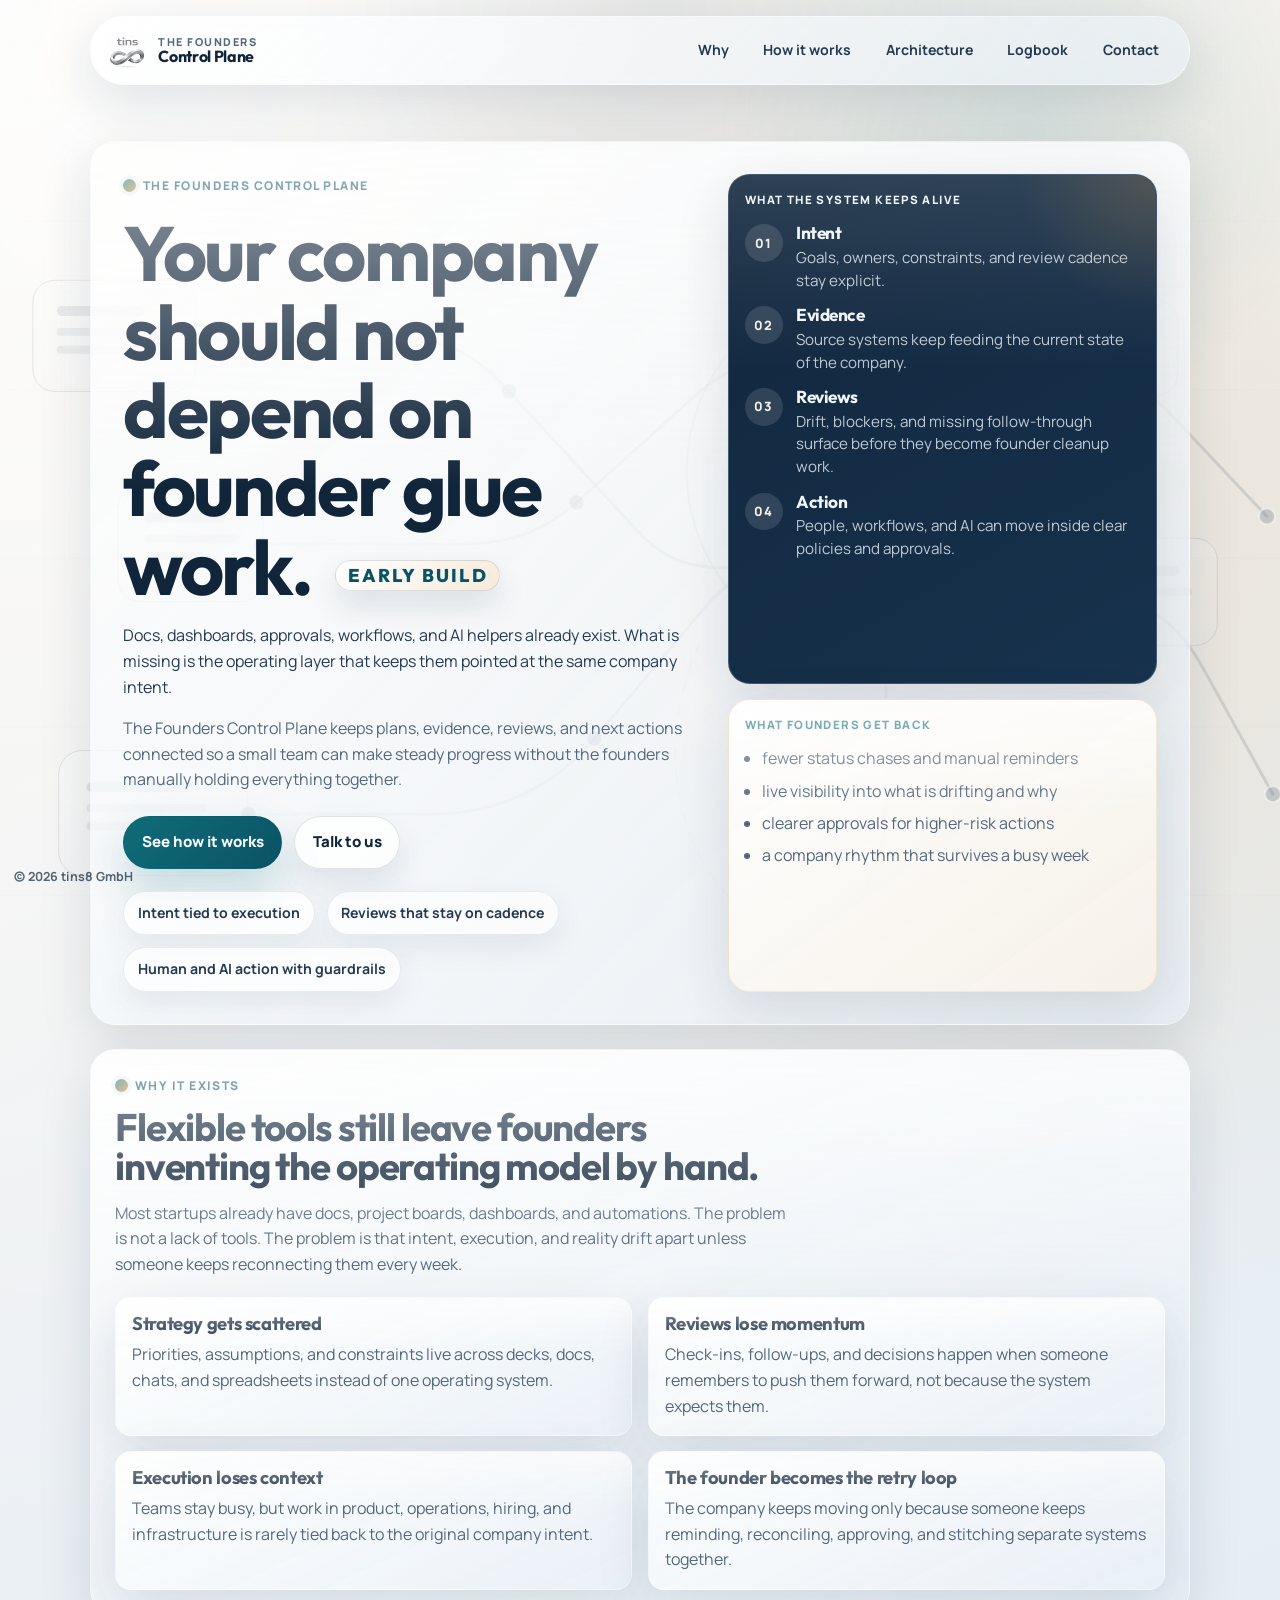
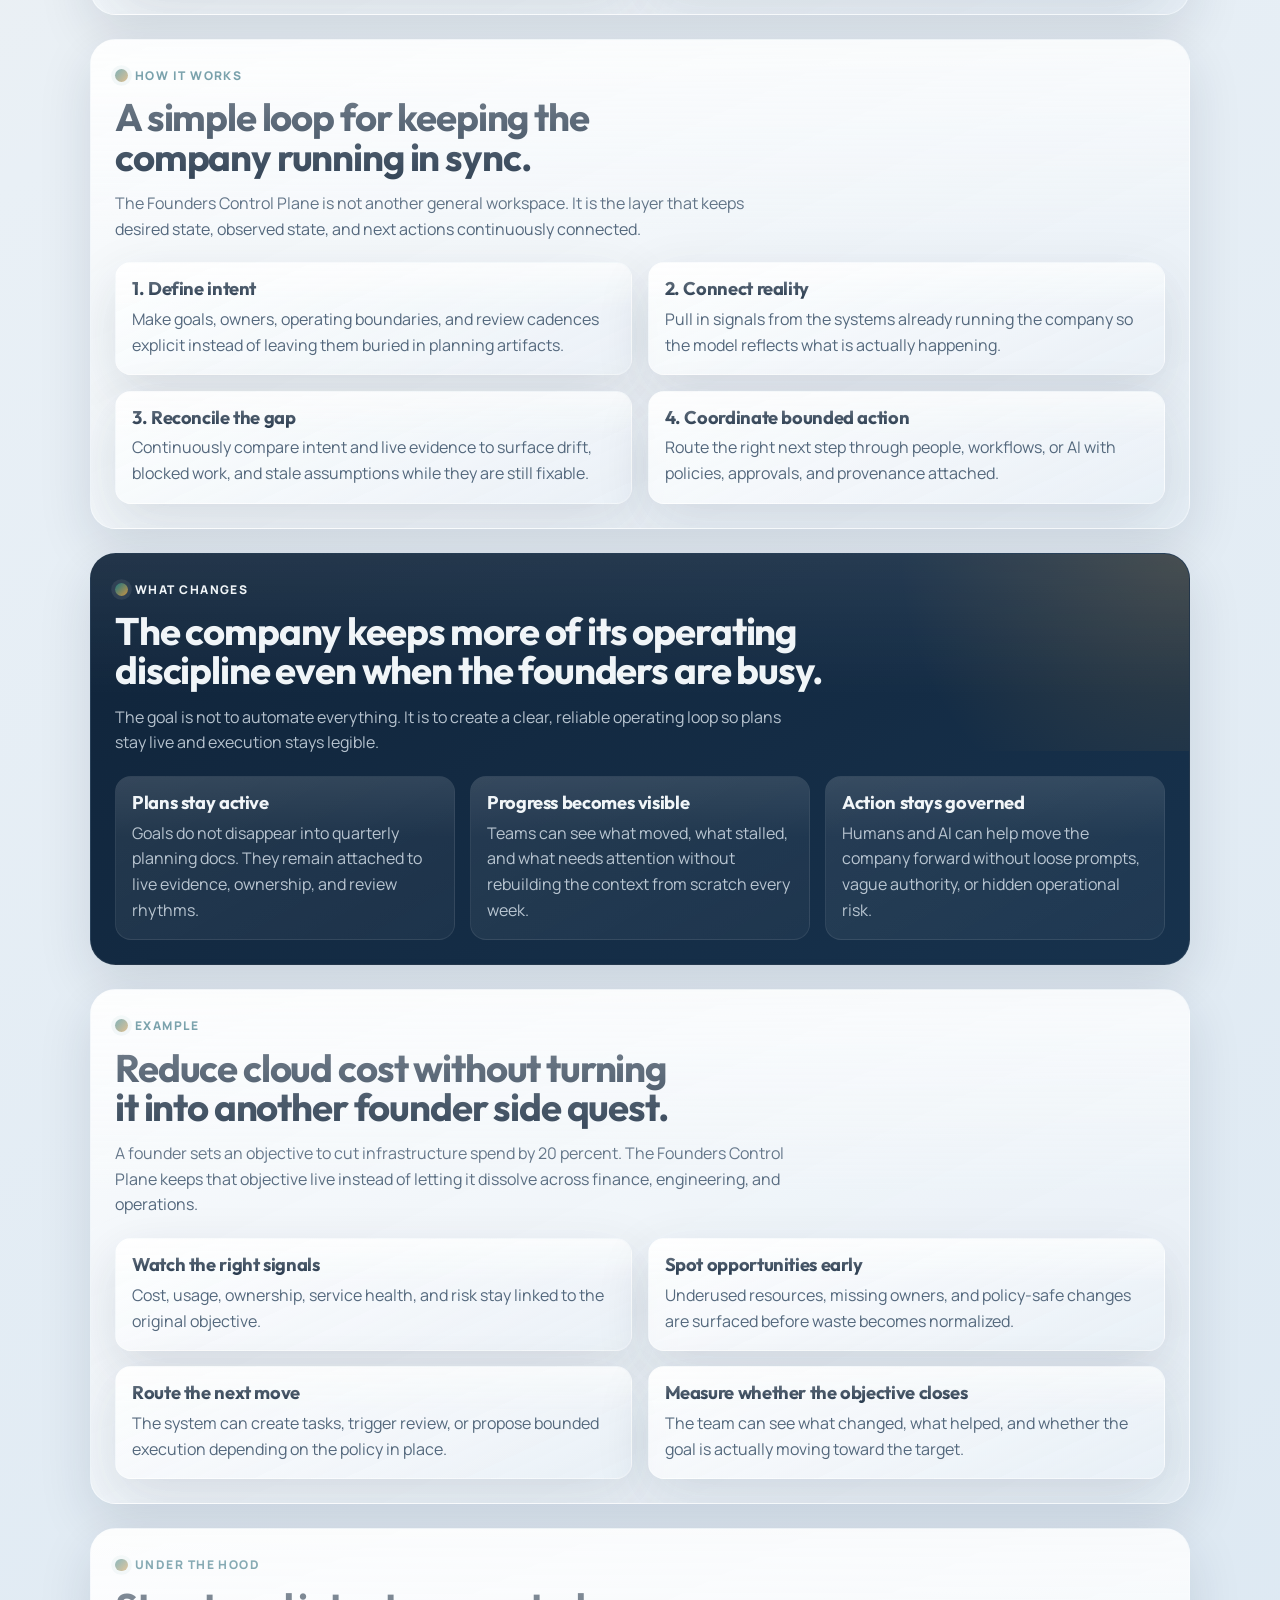
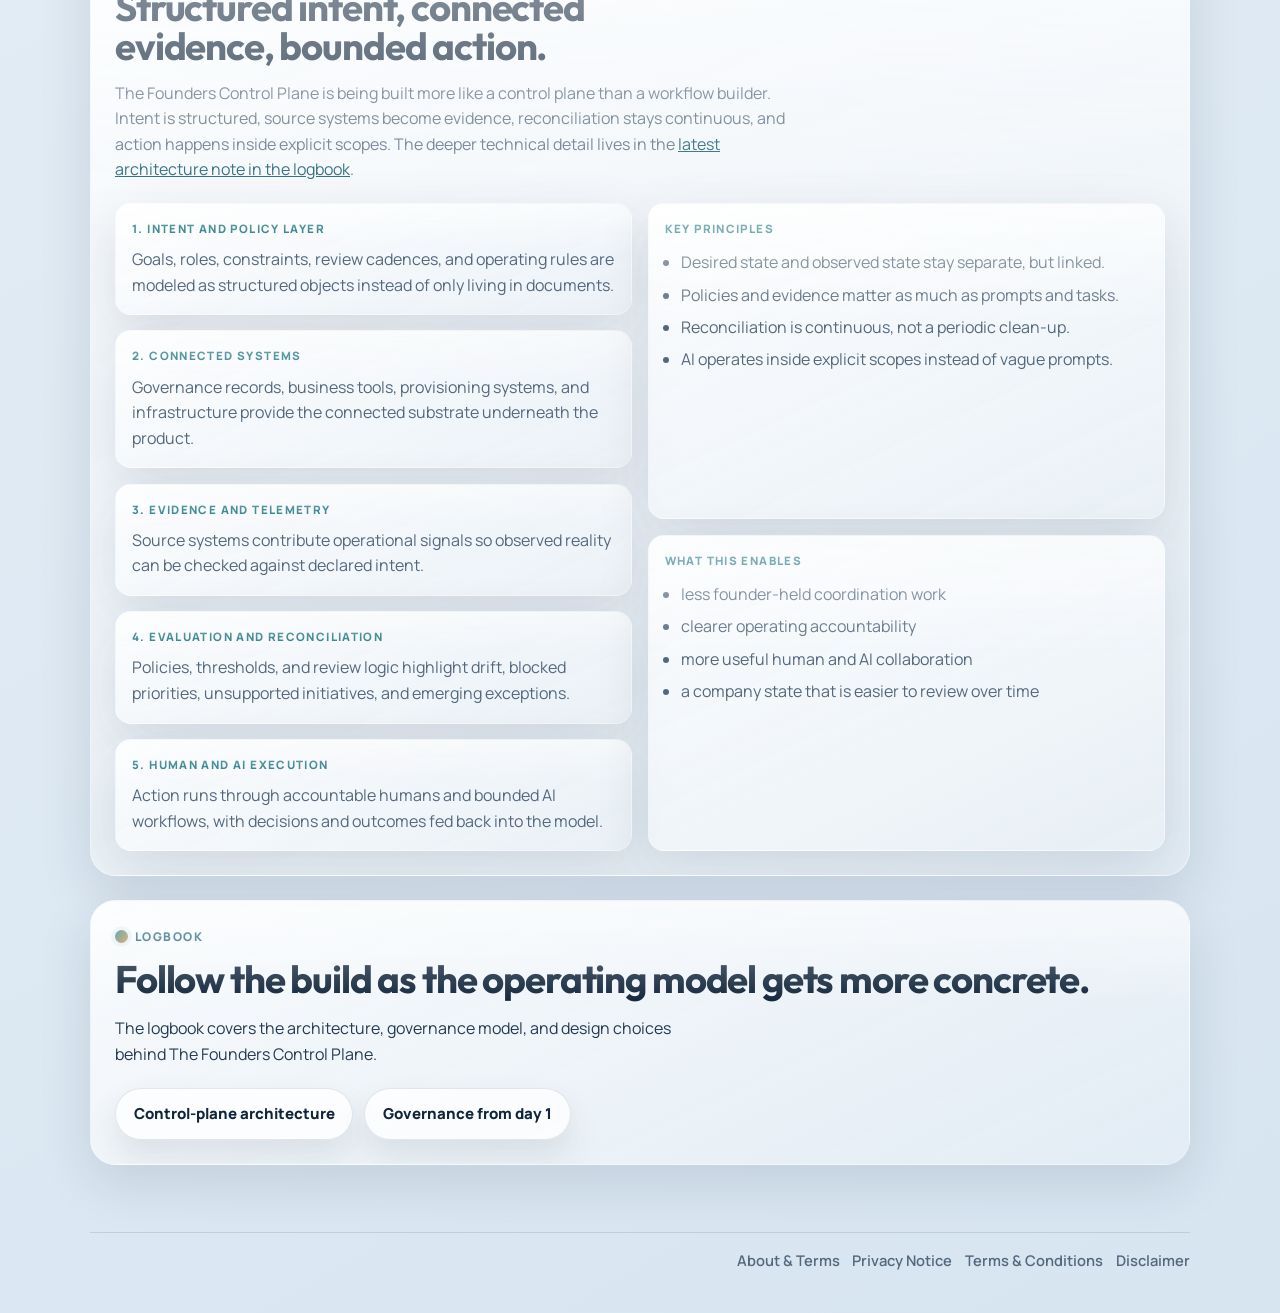
==== commit 09ab500d: "restructuring" ====
--- a/index.html
+++ b/index.html
@@ -6,23 +6,20 @@
     <title>The Founders Control Plane</title>
     <meta
       name="description"
-      content="The Founders Control Plane is a shared operating model for founder-led companies, starting with governance, provisioning, company context, and AI-assisted execution."
+      content="The Founders Control Plane keeps company intent, evidence, approvals, and execution connected so startups can run with less founder glue work."
     />
     <meta name="author" content="tins8 GmbH" />
     <meta name="robots" content="index,follow,max-image-preview:large" />
-    <meta name="theme-color" content="#dbe4ec" />
+    <meta name="theme-color" content="#10243a" />
     <link rel="canonical" href="https://tins8.at/" />
     <link rel="alternate" hreflang="en" href="https://tins8.at/" />
     <link rel="alternate" hreflang="x-default" href="https://tins8.at/" />
     <meta property="og:locale" content="en_US" />
     <meta property="og:type" content="website" />
-    <meta
-      property="og:title"
-      content="The Founders Control Plane"
-    />
+    <meta property="og:title" content="The Founders Control Plane" />
     <meta
       property="og:description"
-      content="The Founders Control Plane is a shared operating model for founder-led companies, starting with governance, provisioning, company context, and AI-assisted execution."
+      content="The Founders Control Plane keeps company intent, evidence, approvals, and execution connected so startups can run with less founder glue work."
     />
     <meta property="og:url" content="https://tins8.at/" />
     <meta property="og:site_name" content="The Founders Control Plane" />
@@ -33,15 +30,15 @@
     <meta property="og:image:type" content="image/png" />
     <meta property="og:image:width" content="570" />
     <meta property="og:image:height" content="570" />
-    <meta property="og:image:alt" content="tins8 logo" />
+    <meta
+      property="og:image:alt"
+      content="The Founders Control Plane mark"
+    />
     <meta name="twitter:card" content="summary_large_image" />
-    <meta
-      name="twitter:title"
-      content="The Founders Control Plane"
-    />
+    <meta name="twitter:title" content="The Founders Control Plane" />
     <meta
       name="twitter:description"
-      content="The Founders Control Plane is a shared operating model for founder-led companies, starting with governance, provisioning, company context, and AI-assisted execution."
+      content="The Founders Control Plane keeps company intent, evidence, approvals, and execution connected so startups can run with less founder glue work."
     />
     <meta
       name="twitter:image"
@@ -64,7 +61,7 @@
     <link rel="preconnect" href="https://fonts.googleapis.com" />
     <link rel="preconnect" href="https://fonts.gstatic.com" crossorigin />
     <link
-      href="https://fonts.googleapis.com/css2?family=Manrope:wght@400;500;700;800&display=swap"
+      href="https://fonts.googleapis.com/css2?family=Manrope:wght@400;500;700;800&family=Outfit:wght@600;700;800&display=swap"
       rel="stylesheet"
     />
     <link rel="stylesheet" href="styles.css" />
@@ -83,7 +80,7 @@
             "@type": "WebSite",
             "name": "The Founders Control Plane",
             "url": "https://tins8.at/",
-            "description": "The Founders Control Plane is a shared operating model for founder-led companies, starting with governance, provisioning, company context, and AI-assisted execution."
+            "description": "The Founders Control Plane keeps company intent, evidence, approvals, and execution connected so startups can run with less founder glue work."
           },
           {
             "@type": "SoftwareApplication",
@@ -94,7 +91,7 @@
               "@type": "Organization",
               "name": "tins8 GmbH"
             },
-            "description": "A shared operating model for founder-led companies, starting with governance, provisioning, company context, and AI-assisted execution."
+            "description": "The Founders Control Plane keeps company intent, evidence, approvals, and execution connected so startups can run with less founder glue work."
           }
         ]
       }
@@ -104,92 +101,123 @@
     <div class="background" aria-hidden="true"></div>
 
     <header class="site-header">
-      <a class="brand" href="index.html" aria-label="Founders Control Plane home">
+      <a
+        class="brand"
+        href="index.html"
+        aria-label="The Founders Control Plane home"
+      >
         <img
           src="graphics/tins8_logo.png"
-          alt="tins8 logo"
+          alt="The Founders Control Plane mark"
           class="brand-logo"
           width="570"
           height="570"
         />
+        <span class="brand-title">
+          <span class="brand-kicker">The Founders</span>
+          <span class="brand-name">Control Plane</span>
+        </span>
       </a>
       <nav class="site-nav" aria-label="Primary">
-        <a href="logbook.html?post=20260317-why-governance-should-be-built-in-from-day-1">Logbook</a>
+        <a href="#why-it-exists">Why</a>
+        <a href="#how-it-works">How it works</a>
+        <a href="#architecture">Architecture</a>
+        <a href="logbook.html">Logbook</a>
         <a href="mailto:hello@tins8.at">Contact</a>
       </nav>
     </header>
 
     <main>
-      <section class="hero reveal">
-        <p class="eyebrow">Control Plane</p>
-        <h1>
-          The Founders Control Plane.
-          <span class="coming-soon-badge">Coming soon</span>
-        </h1>
-        <p class="lead">
-          A shared operating model for founder-led companies. It helps keep
-          strategy, ownership, and operating reality in one place.
-        </p>
-        <p class="supporting-copy">
-          We are starting with central governance, a living company handbook,
-          automated resource provisioning, and bounded AI-assisted execution,
-          so teams can stay aligned as complexity grows.
-        </p>
-        <div class="hero-links" aria-label="Jump to key sections">
-          <a class="hero-link" href="#why-it-exists">Why it exists</a>
-          <a class="hero-link" href="#capabilities">What it includes</a>
-          <a class="hero-link" href="#architecture">How It's Built</a>
-        </div>
-        <div class="hero-panel">
-          <p class="panel-label">Core model</p>
-          <p class="panel-copy">
-            Capture founder intent, connect it to operational evidence, and
-            make it easier to compare what should be true with what is true.
-          </p>
-        </div>
-      </section>
-
-      <section
-        id="teaser"
-        class="section-shell intro-section reveal"
-        aria-label="Product introduction"
-      >
-        <div class="section-heading">
-          <p class="eyebrow">Control Plane</p>
-          <h2>
-            Three parts of the product, visible early.
-          </h2>
-          <p class="section-copy">
-            The product brings together a shared operating model, a living
-            company handbook, and AI-assisted execution in one operating
-            surface. It is designed to keep intended state and operational
-            reality close together, and is available as a self-hosted
-            deployment or as a managed offering, depending on company
-            requirements.
-          </p>
-        </div>
-        <div class="grid-section grid-3" aria-label="Top product pillars">
-          <article class="card">
-            <h3>Shared Operating Model</h3>
-            <p>
-              Keep strategy, ownership, constraints, and decisions visible in
-              one place.
-            </p>
-          </article>
-          <article class="card">
-            <h3>Living Company Handbook</h3>
-            <p>
-              Keep roles, policies, operating context, and company memory live
-              instead of scattered across stale docs and chat.
-            </p>
-          </article>
-          <article class="card">
-            <h3>AI-Supported Execution</h3>
-            <p>
-              Support execution with context, evidence, and boundaries instead
-              of isolated automation.
-            </p>
-          </article>
+      <section class="hero reveal" aria-label="Hero">
+        <div class="hero-shell">
+          <div class="hero-copy">
+            <p class="eyebrow">The Founders Control Plane</p>
+            <h1>
+              Your company should not depend on founder glue work.
+              <span class="coming-soon-badge">Early build</span>
+            </h1>
+            <p class="lead">
+              Docs, dashboards, approvals, workflows, and AI helpers already
+              exist. What is missing is the operating layer that keeps them
+              pointed at the same company intent.
+            </p>
+            <p class="supporting-copy">
+              The Founders Control Plane keeps plans, evidence, reviews, and
+              next actions connected so a small team can make steady progress
+              without the founders manually holding everything together.
+            </p>
+            <div class="hero-actions">
+              <a class="button button-primary" href="#how-it-works"
+                >See how it works</a
+              >
+              <a class="button button-secondary" href="mailto:hello@tins8.at"
+                >Talk to us</a
+              >
+            </div>
+            <div class="signal-strip" aria-label="Product promises">
+              <div class="signal-pill">Intent tied to execution</div>
+              <div class="signal-pill">Reviews that stay on cadence</div>
+              <div class="signal-pill">Human and AI action with guardrails</div>
+            </div>
+          </div>
+
+          <div class="hero-stage" aria-label="Operating model preview">
+            <article class="stage-card stage-card-primary">
+              <p class="panel-label">What the system keeps alive</p>
+              <div class="stage-list">
+                <div class="stage-step">
+                  <span class="stage-step-number">01</span>
+                  <div>
+                    <h2>Intent</h2>
+                    <p>
+                      Goals, owners, constraints, and review cadence stay
+                      explicit.
+                    </p>
+                  </div>
+                </div>
+                <div class="stage-step">
+                  <span class="stage-step-number">02</span>
+                  <div>
+                    <h2>Evidence</h2>
+                    <p>
+                      Source systems keep feeding the current state of the
+                      company.
+                    </p>
+                  </div>
+                </div>
+                <div class="stage-step">
+                  <span class="stage-step-number">03</span>
+                  <div>
+                    <h2>Reviews</h2>
+                    <p>
+                      Drift, blockers, and missing follow-through surface before
+                      they become founder cleanup work.
+                    </p>
+                  </div>
+                </div>
+                <div class="stage-step">
+                  <span class="stage-step-number">04</span>
+                  <div>
+                    <h2>Action</h2>
+                    <p>
+                      People, workflows, and AI can move inside clear policies
+                      and approvals.
+                    </p>
+                  </div>
+                </div>
+              </div>
+            </article>
+
+            <article class="stage-card stage-card-accent">
+              <p class="panel-label">What founders get back</p>
+              <ul class="mini-list">
+                <li>fewer status chases and manual reminders</li>
+                <li>live visibility into what is drifting and why</li>
+                <li>clearer approvals for higher-risk actions</li>
+                <li>a company rhythm that survives a busy week</li>
+              </ul>
+            </article>
+          </div>
         </div>
       </section>
 
@@ -200,102 +228,173 @@
       >
         <div class="section-heading">
           <p class="eyebrow">Why It Exists</p>
-          <h2>
-            Founders become the manual integration layer long before the
-            company looks large.
-          </h2>
+          <h2>Flexible tools still leave founders inventing the operating model by hand.</h2>
           <p class="section-copy">
-            Strategy lives in decks and docs, delivery lives in tickets and
-            repos, technical truth lives in infrastructure and observability,
-            and commercial truth lives in conversations, CRM, and spreadsheets.
-            The gap between intended state and actual state becomes hidden drag.
+            Most startups already have docs, project boards, dashboards, and
+            automations. The problem is not a lack of tools. The problem is
+            that intent, execution, and reality drift apart unless someone
+            keeps reconnecting them every week.
           </p>
         </div>
-        <div class="grid-section grid-3" aria-label="Why the problem appears">
-          <article class="card">
-            <h3>Fragmented intent</h3>
-            <p>
-              Goals, assumptions, priorities, and constraints sit across
-              scattered documents, dashboards, and chat threads.
-            </p>
-          </article>
-          <article class="card">
-            <h3>Fragmented execution</h3>
-            <p>
-              Roadmaps, tickets, deployments, incidents, and delivery signals
-              live in separate systems with different owners.
-            </p>
-          </article>
-          <article class="card">
-            <h3>Fragmented reality</h3>
-            <p>
-              Customer feedback, operating metrics, and commercial signals keep
-              moving, but rarely map back to declared intent.
-            </p>
-          </article>
-        </div>
-        <p class="section-copy section-copy-compact">
-          The result is drift: teams stay busy, founders carry context
-          manually, and the company becomes harder to steer precisely when
-          coordination matters most.
-        </p>
+        <div class="grid-section" aria-label="Core founder pain">
+          <article class="card">
+            <h3>Strategy gets scattered</h3>
+            <p>
+              Priorities, assumptions, and constraints live across decks, docs,
+              chats, and spreadsheets instead of one operating system.
+            </p>
+          </article>
+          <article class="card">
+            <h3>Reviews lose momentum</h3>
+            <p>
+              Check-ins, follow-ups, and decisions happen when someone remembers
+              to push them forward, not because the system expects them.
+            </p>
+          </article>
+          <article class="card">
+            <h3>Execution loses context</h3>
+            <p>
+              Teams stay busy, but work in product, operations, hiring, and
+              infrastructure is rarely tied back to the original company intent.
+            </p>
+          </article>
+          <article class="card">
+            <h3>The founder becomes the retry loop</h3>
+            <p>
+              The company keeps moving only because someone keeps reminding,
+              reconciling, approving, and stitching separate systems together.
+            </p>
+          </article>
+        </div>
       </section>
 
       <section
-        id="capabilities"
+        id="how-it-works"
         class="section-shell reveal"
-        aria-label="Product capabilities"
+        aria-label="How The Founders Control Plane works"
       >
         <div class="section-heading">
-          <p class="eyebrow">What It Includes</p>
-          <h2>A connected operating surface, not a loose feature list.</h2>
+          <p class="eyebrow">How It Works</p>
+          <h2>A simple loop for keeping the company running in sync.</h2>
           <p class="section-copy">
-            The first version spans the layers founders often have to hold
-            together early: company intent, governance, operational
-            foundations, data, and execution support.
+            The Founders Control Plane is not another general workspace. It is
+            the layer that keeps desired state, observed state, and next actions
+            continuously connected.
           </p>
         </div>
-        <div class="grid-section grid-3" aria-label="Product capability areas">
-          <article class="card">
-            <h3>Intent Model</h3>
-            <p>
-              Make goals, initiatives, constraints, hypotheses, and review
-              cadences explicit.
-            </p>
-          </article>
-          <article class="card">
-            <h3>Governance Workspace</h3>
-            <p>
-              Record ownership, approval flows, policies, and decision paths so
-              less depends on founder memory.
-            </p>
-          </article>
-          <article class="card">
-            <h3>Provisioning Layer</h3>
-            <p>
-              Support repeatable environments, core services, and guardrailed
-              infrastructure aligned to how the company should operate.
-            </p>
-          </article>
-          <article class="card">
-            <h3>Data and Signal Foundation</h3>
-            <p>
-              Bring together operational data, reporting logic, and evidence
-              streams so observed reality is easier to inspect.
-            </p>
-          </article>
-          <article class="card">
-            <h3>AI Control Layer</h3>
-            <p>
-              Give human and AI actors more context, clearer boundaries, and
-              better traceability.
-            </p>
-          </article>
-          <article class="card">
-            <h3>Reconciliation Loops</h3>
-            <p>
-              Highlight blocked priorities, drift, missing support, and policy
-              conflicts so they can be reviewed and addressed.
+        <div class="grid-section" aria-label="Core operating loop">
+          <article class="card">
+            <h3>1. Define intent</h3>
+            <p>
+              Make goals, owners, operating boundaries, and review cadences
+              explicit instead of leaving them buried in planning artifacts.
+            </p>
+          </article>
+          <article class="card">
+            <h3>2. Connect reality</h3>
+            <p>
+              Pull in signals from the systems already running the company so
+              the model reflects what is actually happening.
+            </p>
+          </article>
+          <article class="card">
+            <h3>3. Reconcile the gap</h3>
+            <p>
+              Continuously compare intent and live evidence to surface drift,
+              blocked work, and stale assumptions while they are still fixable.
+            </p>
+          </article>
+          <article class="card">
+            <h3>4. Coordinate bounded action</h3>
+            <p>
+              Route the right next step through people, workflows, or AI with
+              policies, approvals, and provenance attached.
+            </p>
+          </article>
+        </div>
+      </section>
+
+      <section
+        id="outcomes"
+        class="section-shell section-contrast reveal"
+        aria-label="Operating outcomes"
+      >
+        <div class="section-heading">
+          <p class="eyebrow">What Changes</p>
+          <h2>The company keeps more of its operating discipline even when the founders are busy.</h2>
+          <p class="section-copy section-copy-on-dark">
+            The goal is not to automate everything. It is to create a clear,
+            reliable operating loop so plans stay live and execution stays
+            legible.
+          </p>
+        </div>
+        <div class="grid-section grid-3" aria-label="Product outcomes">
+          <article class="card outcome-card">
+            <h3>Plans stay active</h3>
+            <p>
+              Goals do not disappear into quarterly planning docs. They remain
+              attached to live evidence, ownership, and review rhythms.
+            </p>
+          </article>
+          <article class="card outcome-card">
+            <h3>Progress becomes visible</h3>
+            <p>
+              Teams can see what moved, what stalled, and what needs attention
+              without rebuilding the context from scratch every week.
+            </p>
+          </article>
+          <article class="card outcome-card">
+            <h3>Action stays governed</h3>
+            <p>
+              Humans and AI can help move the company forward without loose
+              prompts, vague authority, or hidden operational risk.
+            </p>
+          </article>
+        </div>
+      </section>
+
+      <section
+        id="example"
+        class="section-shell reveal"
+        aria-label="Example use case"
+      >
+        <div class="section-heading">
+          <p class="eyebrow">Example</p>
+          <h2>Reduce cloud cost without turning it into another founder side quest.</h2>
+          <p class="section-copy">
+            A founder sets an objective to cut infrastructure spend by 20
+            percent. The Founders Control Plane keeps that objective live
+            instead of letting it dissolve across finance, engineering, and
+            operations.
+          </p>
+        </div>
+        <div class="grid-section" aria-label="Example flow">
+          <article class="card">
+            <h3>Watch the right signals</h3>
+            <p>
+              Cost, usage, ownership, service health, and risk stay linked to
+              the original objective.
+            </p>
+          </article>
+          <article class="card">
+            <h3>Spot opportunities early</h3>
+            <p>
+              Underused resources, missing owners, and policy-safe changes are
+              surfaced before waste becomes normalized.
+            </p>
+          </article>
+          <article class="card">
+            <h3>Route the next move</h3>
+            <p>
+              The system can create tasks, trigger review, or propose bounded
+              execution depending on the policy in place.
+            </p>
+          </article>
+          <article class="card">
+            <h3>Measure whether the objective closes</h3>
+            <p>
+              The team can see what changed, what helped, and whether the goal
+              is actually moving toward the target.
             </p>
           </article>
         </div>
@@ -304,19 +403,19 @@
       <section
         id="architecture"
         class="section-shell architecture-section reveal"
-        aria-label="How It's Built"
+        aria-label="Under the hood"
       >
         <div class="section-heading">
-          <p class="eyebrow">How It's Built</p>
-          <h2>Desired state, observed state, reconciliation.</h2>
+          <p class="eyebrow">Under The Hood</p>
+          <h2>Structured intent, connected evidence, bounded action.</h2>
           <p class="section-copy">
-            We are building the architecture more like a control plane than a
-            workflow engine. Intent becomes structured state, source systems
-            become evidence, reconciliation highlights drift, and humans or AI
-            can act within clear boundaries. Existing operational tools, from
-            spreadsheets and Notion to Slack, email, CRMs, issue trackers, and
-            cloud infrastructure, remain in use, but are connected through a
-            shared operating model and continuously reconciled against it.
+            The Founders Control Plane is being built more like a control plane
+            than a workflow builder. Intent is structured, source systems become
+            evidence, reconciliation stays continuous, and action happens inside
+            explicit scopes. The deeper technical detail lives in the
+            <a href="logbook.html?post=20260326-how-tins8-turns-company-intent-into-governed-execution"
+              >latest architecture note in the logbook</a
+            >.
           </p>
         </div>
         <div class="architecture-grid">
@@ -324,17 +423,16 @@
             <div class="architecture-layer">
               <p class="panel-label">1. Intent and Policy Layer</p>
               <p>
-                Goals, initiatives, roles, constraints, review cadences, and
-                operating rules are modeled as structured objects instead of
-                only living in documents.
+                Goals, roles, constraints, review cadences, and operating rules
+                are modeled as structured objects instead of only living in
+                documents.
               </p>
             </div>
             <div class="architecture-layer">
-              <p class="panel-label">2. Foundations and Integrations</p>
+              <p class="panel-label">2. Connected Systems</p>
               <p>
-                Governance records, provisioning systems, cloud infrastructure,
-                data pipelines, and business tools such as Notion, Salesforce,
-                and Jira provide the connected substrate underneath the
+                Governance records, business tools, provisioning systems, and
+                infrastructure provide the connected substrate underneath the
                 product.
               </p>
             </div>
@@ -355,8 +453,8 @@
             <div class="architecture-layer">
               <p class="panel-label">5. Human and AI Execution</p>
               <p>
-                Action runs through accountable humans and bounded AI
-                workflows, with decisions and outcomes fed back into the model.
+                Action runs through accountable humans and bounded AI workflows,
+                with decisions and outcomes fed back into the model.
               </p>
             </div>
           </div>
@@ -365,18 +463,18 @@
               <p class="panel-label">Key principles</p>
               <ul class="mini-list">
                 <li>Desired state and observed state stay separate, but linked.</li>
-                <li>Policies and evidence matter as much as chat and tasks.</li>
-                <li>Reconciliation is continuous, not a quarterly clean-up.</li>
+                <li>Policies and evidence matter as much as prompts and tasks.</li>
+                <li>Reconciliation is continuous, not a periodic clean-up.</li>
                 <li>AI operates inside explicit scopes instead of vague prompts.</li>
               </ul>
             </article>
             <article class="info-card">
               <p class="panel-label">What this enables</p>
               <ul class="mini-list">
-                <li>clearer escalation paths when reality diverges from intent</li>
-                <li>more accountability without pushing everything through founders</li>
-                <li>better structured human-agent collaboration</li>
-                <li>a company that is easier to understand and steer over time</li>
+                <li>less founder-held coordination work</li>
+                <li>clearer operating accountability</li>
+                <li>more useful human and AI collaboration</li>
+                <li>a company state that is easier to review over time</li>
               </ul>
             </article>
           </div>
@@ -385,13 +483,22 @@
 
       <section id="blog" class="notes-section reveal" aria-label="Logbook">
         <p class="eyebrow">Logbook</p>
-        <h2>Why Governance Should Be Built In From Day 1.</h2>
+        <h2>Follow the build as the operating model gets more concrete.</h2>
         <p class="lead">
-          A framing piece on why founders should build governance in from day
-          one, across cloud operations, delegation, and company handbook state.
+          The logbook covers the architecture, governance model, and design
+          choices behind The Founders Control Plane.
         </p>
         <div class="hero-links">
-          <a class="hero-link" href="logbook.html?post=20260317-why-governance-should-be-built-in-from-day-1">Logbook entry</a>
+          <a
+            class="hero-link"
+            href="logbook.html?post=20260326-how-tins8-turns-company-intent-into-governed-execution"
+            >Control-plane architecture</a
+          >
+          <a
+            class="hero-link"
+            href="logbook.html?post=20260317-why-governance-should-be-built-in-from-day-1"
+            >Governance from day 1</a
+          >
         </div>
       </section>
     </main>
--- a/styles.css
+++ b/styles.css
@@ -1,17 +1,26 @@
 :root {
-  --bg: #d3dde7;
-  --surface: #edf3f8;
-  --surface-soft: #f7fafc;
-  --ink: #233243;
-  --muted: #56687b;
-  --line: rgb(139 157 177 / 0.58);
-  --line-strong: #5e82a7;
-  --accent: #456b93;
-  --accent-soft: #7595b7;
-  --accent-deep: #24496f;
-  --highlight: rgb(255 255 255 / 0.64);
-  --shadow: 0 18px 44px rgb(21 40 60 / 0.13);
-  --text-body: clamp(1rem, 1.2vw, 1.04rem);
+  --bg-top: #f4efe7;
+  --bg-bottom: #d7e5f1;
+  --surface: rgb(255 255 255 / 0.8);
+  --surface-strong: rgb(255 255 255 / 0.9);
+  --surface-dark: #10243a;
+  --surface-dark-2: #17324d;
+  --ink: #10243a;
+  --ink-soft: #243a52;
+  --muted: #54687d;
+  --muted-dark: rgb(222 232 241 / 0.8);
+  --line: rgb(87 119 149 / 0.2);
+  --line-strong: rgb(61 103 142 / 0.42);
+  --accent: #0f6c78;
+  --accent-strong: #0a5366;
+  --accent-warm: #c78d38;
+  --accent-warm-soft: rgb(199 141 56 / 0.16);
+  --highlight: rgb(255 255 255 / 0.56);
+  --shadow-soft: 0 18px 54px rgb(16 36 58 / 0.12);
+  --shadow-strong: 0 26px 70px rgb(16 36 58 / 0.18);
+  --radius-lg: 1.6rem;
+  --radius-md: 1rem;
+  --text-body: clamp(1rem, 1.15vw, 1.04rem);
   --text-small: 0.92rem;
 }
 
@@ -34,36 +43,34 @@
     sans-serif;
   color: var(--ink);
   background:
-    radial-gradient(circle at top, rgb(255 255 255 / 0.5), transparent 30%),
-    linear-gradient(160deg, #a7b8ca 0%, #dbe4ec 22%, #c6d2de 48%, #eef4f9 100%);
-  line-height: 1.55;
+    radial-gradient(circle at top left, rgb(255 255 255 / 0.88), transparent 34%),
+    radial-gradient(circle at 84% 12%, rgb(199 141 56 / 0.16), transparent 20%),
+    linear-gradient(150deg, var(--bg-top) 0%, #e9f0f6 34%, var(--bg-bottom) 100%);
+  line-height: 1.6;
 }
 
 .background {
   position: fixed;
   inset: 0;
   background-image:
-    linear-gradient(180deg, rgb(255 255 255 / 0.28), transparent 40%),
-    linear-gradient(135deg, rgb(255 255 255 / 0.15), rgb(83 123 166 / 0.1) 52%, transparent 80%),
-    radial-gradient(circle at 16% 12%, rgb(255 255 255 / 0.34), transparent 28%),
-    radial-gradient(circle at 84% 14%, rgb(111 149 190 / 0.26), transparent 34%),
-    radial-gradient(circle at 52% 0%, rgb(198 215 232 / 0.32), transparent 42%),
+    radial-gradient(circle at 14% 18%, rgb(255 255 255 / 0.42), transparent 22%),
+    radial-gradient(circle at 80% 14%, rgb(15 108 120 / 0.12), transparent 24%),
+    radial-gradient(circle at 52% 0%, rgb(16 36 58 / 0.08), transparent 32%),
+    linear-gradient(180deg, rgb(255 255 255 / 0.24), transparent 38%),
     url("graphics/control-plane-background.svg");
   background-repeat: no-repeat;
   background-position:
+    14% 18%,
+    80% 14%,
+    50% 0,
     center top,
-    center top,
-    16% 12%,
-    84% 14%,
-    50% 0,
-    center 6rem;
+    center 4.5rem;
   background-size:
-    cover,
-    cover,
     auto,
     auto,
     auto,
-    clamp(1100px, 132vw, 1820px) auto;
+    cover,
+    clamp(1080px, 124vw, 1680px) auto;
   pointer-events: none;
   z-index: -1;
 }
@@ -71,7 +78,7 @@
 .site-header,
 main,
 .site-footer {
-  width: min(1040px, 92vw);
+  width: min(1100px, 92vw);
   margin-inline: auto;
 }
 
@@ -80,276 +87,463 @@
   top: 0;
   z-index: 10;
   margin-top: 1rem;
-  padding: 0.9rem 1.1rem;
+  padding: 0.95rem 1.1rem;
   display: flex;
   align-items: center;
   justify-content: space-between;
   gap: 1rem;
-  border: 1px solid var(--line);
-  border-radius: 0.9rem;
-  background:
-    linear-gradient(145deg, rgb(255 255 255 / 0.92), rgb(225 234 243 / 0.78));
-  box-shadow: var(--shadow);
-  backdrop-filter: blur(14px) saturate(130%);
+  border: 1px solid rgb(255 255 255 / 0.45);
+  border-radius: 999px;
+  background: linear-gradient(135deg, rgb(255 255 255 / 0.82), rgb(234 241 247 / 0.64));
+  box-shadow: var(--shadow-soft);
+  backdrop-filter: blur(18px) saturate(130%);
 }
 
 .brand {
   display: inline-flex;
   align-items: center;
-  gap: 0.6rem;
-  font-family: "Manrope", sans-serif;
-  font-weight: 700;
-  font-size: 0.96rem;
+  gap: 0.8rem;
   color: var(--ink);
   text-decoration: none;
 }
 
+.brand-logo {
+  width: 2.3rem;
+  height: 2.3rem;
+  object-fit: contain;
+  flex: none;
+}
+
 .brand-title {
-  line-height: 1.02;
-}
-
-.brand-logo {
-  width: 2rem;
-  height: 2rem;
-  object-fit: contain;
+  display: grid;
+  gap: 0.05rem;
+  line-height: 1;
+}
+
+.brand-kicker,
+.brand-name {
+  display: block;
+}
+
+.brand-kicker {
+  font-size: 0.68rem;
+  font-weight: 800;
+  letter-spacing: 0.14em;
+  text-transform: uppercase;
+  color: var(--muted);
+}
+
+.brand-name {
+  font-family: "Outfit", "Manrope", sans-serif;
+  font-size: 1rem;
+  font-weight: 700;
+  letter-spacing: -0.02em;
 }
 
 .site-nav {
   display: flex;
   flex-wrap: wrap;
-  gap: 0.95rem;
+  gap: 0.55rem;
   justify-content: flex-end;
 }
 
 .site-nav a {
-  color: var(--ink);
+  display: inline-flex;
+  align-items: center;
+  padding: 0.45rem 0.8rem;
+  border-radius: 999px;
+  color: var(--ink-soft);
   text-decoration: none;
-  font-size: var(--text-small);
-  font-weight: 600;
-  opacity: 0.9;
+  font-size: 0.88rem;
+  font-weight: 700;
   transition:
     color 180ms ease,
-    opacity 180ms ease;
+    background-color 180ms ease,
+    transform 180ms ease;
 }
 
 .site-nav a:hover {
-  color: var(--accent-deep);
-  opacity: 1;
+  color: var(--accent-strong);
+  background: rgb(255 255 255 / 0.65);
+  transform: translateY(-1px);
 }
 
 main {
-  padding: 3.6rem 0 2rem;
+  padding: 3rem 0 2rem;
 }
 
 section[id] {
-  scroll-margin-top: 6.4rem;
+  scroll-margin-top: 6.8rem;
 }
 
 .hero {
-  max-width: 780px;
-}
-
-.eyebrow {
-  display: inline-block;
-  margin: 0;
-  font-size: 0.74rem;
-  letter-spacing: 0.11em;
-  text-transform: uppercase;
-  color: var(--accent);
-}
-
-h1,
-h2 {
-  font-family: "Manrope", sans-serif;
-  line-height: 1.08;
-  margin: 0;
-}
-
-h1 {
-  margin-top: 0.7rem;
-  font-size: clamp(2.1rem, 4.8vw, 3.8rem);
-  text-wrap: balance;
-}
-
-.coming-soon-badge {
-  display: inline-flex;
-  align-items: center;
-  margin-left: 0.6rem;
-  padding: 0.26rem 0.62rem;
-  border: 1px solid var(--line);
-  border-radius: 999px;
-  background:
-    linear-gradient(145deg, rgb(255 255 255 / 0.88), rgb(214 226 238 / 0.72));
-  color: var(--accent-deep);
-  font-size: 0.28em;
-  font-weight: 700;
-  letter-spacing: 0.12em;
-  text-transform: uppercase;
-  vertical-align: middle;
-  box-shadow: 0 10px 24px rgb(25 49 74 / 0.12);
-  white-space: nowrap;
-}
-
-.lead {
-  margin-top: 0.95rem;
-  max-width: 64ch;
-  color: var(--muted);
-  font-size: var(--text-body);
-}
-
-.supporting-copy {
-  margin-top: 1rem;
-  max-width: 68ch;
-  color: var(--ink);
-  font-size: var(--text-body);
-}
-
-.hero-links {
-  margin-top: 1.3rem;
-  display: flex;
-  flex-wrap: wrap;
-  gap: 0.65rem;
-}
-
-.hero-link {
-  display: inline-flex;
-  align-items: center;
-  padding: 0.62rem 0.9rem;
-  border: 1px solid var(--line);
-  border-radius: 999px;
-  background:
-    linear-gradient(145deg, rgb(255 255 255 / 0.84), rgb(219 229 239 / 0.66));
-  color: var(--ink);
-  text-decoration: none;
-  font-size: var(--text-small);
-  font-weight: 700;
-  box-shadow: var(--shadow);
-  transition:
-    transform 180ms ease,
-    border-color 180ms ease,
-    color 180ms ease,
-    box-shadow 180ms ease;
-}
-
-.hero-link:hover {
-  transform: translateY(-1px);
-  border-color: var(--line-strong);
-  color: var(--accent-deep);
-  box-shadow: 0 22px 38px rgb(25 49 74 / 0.18);
-}
-
-.hero-panel,
-.section-shell,
-.notes-section,
-.info-card,
-.architecture-layer {
-  border: 1px solid var(--line);
-  border-radius: 0.95rem;
-  background:
-    linear-gradient(150deg, rgb(255 255 255 / 0.82), rgb(227 237 245 / 0.72));
-  box-shadow: var(--shadow);
-}
-
-.site-header,
+  margin-top: 0.5rem;
+}
+
+.hero-shell,
 .hero-panel,
 .section-shell,
 .notes-section,
 .info-card,
 .architecture-layer,
 .card,
-.doc-shell {
+.doc-shell,
+.stage-card {
   position: relative;
   overflow: hidden;
 }
 
-.site-header::before,
-.hero-panel::before,
+.hero-shell,
+.section-shell,
+.notes-section,
+.doc-shell {
+  border: 1px solid rgb(255 255 255 / 0.28);
+  border-radius: var(--radius-lg);
+  background: linear-gradient(155deg, rgb(255 255 255 / 0.8), rgb(230 238 245 / 0.74));
+  box-shadow: var(--shadow-soft);
+}
+
+.hero-shell::before,
 .section-shell::before,
 .notes-section::before,
 .info-card::before,
 .architecture-layer::before,
 .card::before,
-.doc-shell::before {
+.doc-shell::before,
+.stage-card::before {
   content: "";
   position: absolute;
   inset: 0 0 auto;
-  height: 46%;
+  height: 48%;
+  background: linear-gradient(180deg, var(--highlight), transparent 82%);
+  pointer-events: none;
+}
+
+.hero-shell {
+  display: grid;
+  grid-template-columns: minmax(0, 1.2fr) minmax(320px, 0.88fr);
+  gap: 1.25rem;
+  padding: clamp(1.35rem, 3vw, 2rem);
   background:
-    linear-gradient(180deg, var(--highlight), transparent 78%);
-  pointer-events: none;
-}
-
-.hero-panel,
-.notes-section,
-.section-shell {
+    linear-gradient(135deg, rgb(255 255 255 / 0.8), rgb(232 239 246 / 0.72)),
+    linear-gradient(140deg, rgb(199 141 56 / 0.08), transparent 32%);
+}
+
+.hero-copy {
+  max-width: 66ch;
+}
+
+.eyebrow {
+  display: inline-flex;
+  align-items: center;
+  gap: 0.45rem;
+  margin: 0;
+  color: var(--accent-strong);
+  font-size: 0.75rem;
+  font-weight: 800;
+  letter-spacing: 0.12em;
+  text-transform: uppercase;
+}
+
+.eyebrow::before {
+  content: "";
+  width: 0.8rem;
+  height: 0.8rem;
+  border-radius: 999px;
+  background: linear-gradient(135deg, var(--accent), var(--accent-warm));
+  box-shadow: 0 0 0 0.24rem rgb(15 108 120 / 0.08);
+}
+
+h1,
+h2 {
+  margin: 0;
+  font-family: "Outfit", "Manrope", sans-serif;
+  line-height: 1.02;
+  letter-spacing: -0.03em;
+  text-wrap: balance;
+}
+
+h1 {
+  margin-top: 0.9rem;
+  font-size: clamp(2.55rem, 6vw, 5rem);
+}
+
+h2 {
+  font-size: clamp(1.6rem, 3vw, 2.4rem);
+}
+
+.coming-soon-badge {
+  display: inline-flex;
+  align-items: center;
+  margin-left: 0.7rem;
+  padding: 0.32rem 0.7rem;
+  border: 1px solid rgb(16 36 58 / 0.12);
+  border-radius: 999px;
+  background: linear-gradient(135deg, rgb(255 255 255 / 0.92), rgb(244 232 214 / 0.88));
+  color: var(--accent-strong);
+  font-size: 0.24em;
+  font-weight: 800;
+  letter-spacing: 0.12em;
+  text-transform: uppercase;
+  vertical-align: middle;
+  box-shadow: 0 14px 30px rgb(16 36 58 / 0.12);
+  white-space: nowrap;
+}
+
+.lead,
+.supporting-copy,
+.section-copy,
+.panel-copy,
+.card p,
+.architecture-layer p:last-child,
+.info-card p:last-child,
+.doc-content p,
+.doc-content li {
+  font-size: var(--text-body);
+}
+
+.lead {
+  margin-top: 1.1rem;
+  max-width: 60ch;
+  color: var(--ink-soft);
+}
+
+.supporting-copy {
+  margin-top: 1rem;
+  max-width: 62ch;
+  color: var(--muted);
+}
+
+.hero-actions {
+  margin-top: 1.45rem;
+  display: flex;
+  flex-wrap: wrap;
+  gap: 0.75rem;
+}
+
+.button,
+.hero-link {
+  display: inline-flex;
+  align-items: center;
+  justify-content: center;
+  padding: 0.82rem 1.1rem;
+  border-radius: 999px;
+  border: 1px solid transparent;
+  text-decoration: none;
+  font-size: 0.94rem;
+  font-weight: 800;
+  transition:
+    transform 180ms ease,
+    box-shadow 180ms ease,
+    border-color 180ms ease,
+    background-color 180ms ease,
+    color 180ms ease;
+}
+
+.button:hover,
+.hero-link:hover {
+  transform: translateY(-2px);
+}
+
+.button-primary {
+  background: linear-gradient(135deg, var(--accent), var(--accent-strong));
+  color: #f8fbfc;
+  box-shadow: 0 20px 40px rgb(15 108 120 / 0.22);
+}
+
+.button-primary:hover {
+  box-shadow: 0 26px 46px rgb(15 108 120 / 0.28);
+}
+
+.button-secondary {
+  background: rgb(255 255 255 / 0.78);
+  border-color: rgb(16 36 58 / 0.12);
+  color: var(--ink);
+  box-shadow: 0 16px 32px rgb(16 36 58 / 0.1);
+}
+
+.button-secondary:hover,
+.hero-link:hover {
+  border-color: var(--line-strong);
+  color: var(--accent-strong);
+}
+
+.signal-strip {
   margin-top: 1.4rem;
-  padding: 1.1rem 1.15rem;
+  display: flex;
+  flex-wrap: wrap;
+  gap: 0.75rem;
+}
+
+.signal-pill {
+  padding: 0.62rem 0.86rem;
+  border: 1px solid rgb(16 36 58 / 0.08);
+  border-radius: 999px;
+  background: rgb(255 255 255 / 0.68);
+  color: var(--ink-soft);
+  font-size: 0.88rem;
+  font-weight: 700;
+  box-shadow: 0 12px 30px rgb(16 36 58 / 0.08);
+}
+
+.hero-stage {
+  display: grid;
+  gap: 0.95rem;
+}
+
+.stage-card {
+  border: 1px solid rgb(255 255 255 / 0.22);
+  border-radius: calc(var(--radius-lg) - 0.25rem);
+  padding: 1rem;
+  box-shadow: var(--shadow-soft);
+}
+
+.stage-card-primary {
+  background: linear-gradient(150deg, #11263d, #17324d);
+  color: #eff5f9;
+}
+
+.stage-card-primary .panel-label,
+.stage-card-primary h2,
+.stage-card-primary p {
+  color: inherit;
+}
+
+.stage-card-primary::before {
+  background:
+    linear-gradient(180deg, rgb(255 255 255 / 0.12), transparent 80%),
+    radial-gradient(circle at top right, rgb(199 141 56 / 0.22), transparent 28%);
+}
+
+.stage-card-accent {
+  background:
+    linear-gradient(145deg, rgb(255 255 255 / 0.92), rgb(247 241 230 / 0.88));
+  border-color: rgb(199 141 56 / 0.18);
 }
 
 .panel-label {
   margin: 0;
   font-size: 0.72rem;
-  font-weight: 700;
-  letter-spacing: 0.11em;
+  font-weight: 800;
+  letter-spacing: 0.12em;
   text-transform: uppercase;
   color: var(--accent);
 }
 
-.panel-copy {
-  margin: 0.5rem 0 0;
-  color: var(--ink);
-  font-size: var(--text-body);
+.stage-list {
+  margin-top: 0.9rem;
+  display: grid;
+  gap: 0.85rem;
+}
+
+.stage-step {
+  display: grid;
+  grid-template-columns: auto 1fr;
+  gap: 0.85rem;
+  align-items: start;
+}
+
+.stage-step-number {
+  display: inline-flex;
+  align-items: center;
+  justify-content: center;
+  min-width: 2.35rem;
+  height: 2.35rem;
+  padding: 0 0.55rem;
+  border-radius: 999px;
+  background: rgb(255 255 255 / 0.12);
+  color: #f4efe7;
+  font-size: 0.8rem;
+  font-weight: 800;
+  letter-spacing: 0.08em;
+}
+
+.stage-step h2 {
+  font-size: 1.08rem;
+}
+
+.stage-step p {
+  margin: 0.32rem 0 0;
+  color: rgb(233 241 246 / 0.8);
+  font-size: 0.95rem;
+  line-height: 1.5;
+}
+
+.section-shell,
+.notes-section {
+  margin-top: 1.5rem;
+  padding: clamp(1.2rem, 2vw, 1.5rem);
 }
 
 .section-heading {
-  max-width: 72ch;
+  max-width: 74ch;
 }
 
 .section-heading h2 {
-  margin-top: 0.45rem;
-  font-size: clamp(1.45rem, 2.8vw, 2rem);
+  margin-top: 0.55rem;
 }
 
 .section-copy {
-  margin: 0.8rem 0 0;
-  max-width: 70ch;
+  margin: 0.9rem 0 0;
+  max-width: 68ch;
   color: var(--muted);
-  font-size: var(--text-body);
-}
-
-.section-copy-compact {
-  margin-top: 1rem;
-}
-
-.intro-grid,
-.architecture-grid {
+}
+
+.section-copy a,
+.doc-content a {
+  color: var(--accent-strong);
+}
+
+.section-copy-on-dark {
+  color: var(--muted-dark);
+}
+
+.section-contrast {
+  background:
+    linear-gradient(150deg, var(--surface-dark), var(--surface-dark-2));
+  border-color: rgb(255 255 255 / 0.08);
+}
+
+.section-contrast::before {
+  background:
+    linear-gradient(180deg, rgb(255 255 255 / 0.08), transparent 72%),
+    radial-gradient(circle at top right, rgb(199 141 56 / 0.2), transparent 26%);
+}
+
+.section-contrast .eyebrow,
+.section-contrast h2,
+.section-contrast .card h3 {
+  color: #f0f5f8;
+}
+
+.section-contrast .eyebrow::before {
+  box-shadow: 0 0 0 0.24rem rgb(255 255 255 / 0.08);
+}
+
+.section-contrast .card {
+  background: linear-gradient(150deg, rgb(255 255 255 / 0.08), rgb(255 255 255 / 0.04));
+  border-color: rgb(255 255 255 / 0.08);
+  box-shadow: none;
+}
+
+.section-contrast .card::before {
+  background: linear-gradient(180deg, rgb(255 255 255 / 0.08), transparent 78%);
+}
+
+.section-contrast .card p {
+  color: var(--muted-dark);
+}
+
+.grid-section,
+.architecture-grid,
+.intro-grid {
   margin-top: 1.25rem;
   display: grid;
-  gap: 0.9rem;
-}
-
-.intro-grid,
-.architecture-grid {
-  grid-template-columns: repeat(2, minmax(0, 1fr));
-}
-
-.info-card,
-.architecture-layer {
-  padding: 1rem;
-}
-
-.info-card p:last-child,
-.architecture-layer p:last-child {
-  margin: 0.55rem 0 0;
-  color: var(--muted);
-  font-size: var(--text-body);
+  gap: 0.95rem;
 }
 
 .grid-section {
-  margin-top: 1.25rem;
-  display: grid;
-  grid-template-columns: repeat(12, 1fr);
-  gap: 0.9rem;
+  grid-template-columns: repeat(12, minmax(0, 1fr));
 }
 
 .grid-3 .card {
@@ -358,92 +552,122 @@
 
 .card {
   grid-column: span 6;
-  background:
-    linear-gradient(155deg, rgb(248 251 253 / 0.82), rgb(223 233 242 / 0.72));
-  border: 1px solid var(--line);
-  border-radius: 0.85rem;
+  border: 1px solid rgb(255 255 255 / 0.3);
+  border-radius: var(--radius-md);
   padding: 1rem;
-  box-shadow: var(--shadow);
-}
-
-.card h2,
+  background: linear-gradient(155deg, rgb(255 255 255 / 0.82), rgb(233 240 246 / 0.72));
+  box-shadow: var(--shadow-soft);
+}
+
 .card h3 {
-  font-family: "Manrope", sans-serif;
-  font-size: 1.06rem;
-  margin: 0 0 0.38rem;
+  margin: 0 0 0.5rem;
+  font-family: "Outfit", "Manrope", sans-serif;
+  font-size: 1.15rem;
   line-height: 1.08;
+  letter-spacing: -0.02em;
 }
 
 .card p {
   margin: 0;
   color: var(--muted);
-  font-size: var(--text-body);
 }
 
 .mini-list {
-  margin: 0.7rem 0 0;
+  margin: 0.75rem 0 0;
   padding-left: 1.05rem;
   color: var(--muted);
   font-size: var(--text-body);
 }
 
 .mini-list li + li {
-  margin-top: 0.38rem;
+  margin-top: 0.42rem;
+}
+
+.stage-card-primary .mini-list {
+  color: rgb(233 241 246 / 0.82);
+}
+
+.architecture-grid,
+.intro-grid {
+  grid-template-columns: repeat(2, minmax(0, 1fr));
 }
 
 .architecture-stack,
 .architecture-notes {
   display: grid;
-  gap: 0.9rem;
+  gap: 0.95rem;
+}
+
+.architecture-layer,
+.info-card {
+  border: 1px solid rgb(255 255 255 / 0.28);
+  border-radius: var(--radius-md);
+  padding: 1rem;
+  background: linear-gradient(155deg, rgb(255 255 255 / 0.76), rgb(233 240 246 / 0.68));
+  box-shadow: var(--shadow-soft);
+}
+
+.architecture-layer p:last-child,
+.info-card p:last-child {
+  margin: 0.55rem 0 0;
+  color: var(--muted);
+}
+
+.hero-links {
+  margin-top: 1.25rem;
+  display: flex;
+  flex-wrap: wrap;
+  gap: 0.7rem;
+}
+
+.hero-link {
+  background: rgb(255 255 255 / 0.72);
+  border-color: rgb(16 36 58 / 0.1);
+  color: var(--ink);
+  box-shadow: 0 16px 32px rgb(16 36 58 / 0.1);
 }
 
 .notes-section h2 {
-  margin-top: 0.45rem;
-  font-size: clamp(1.45rem, 2.8vw, 2rem);
+  margin-top: 0.55rem;
 }
 
 .notes-section .lead {
-  margin-top: 0.7rem;
   margin-bottom: 0;
 }
 
 .site-footer {
-  margin: 2.2rem auto 2.6rem;
-  padding-top: 0.95rem;
-  border-top: 1px solid rgb(94 130 167 / 0.32);
+  margin: 2.2rem auto 2.5rem;
+  padding-top: 1rem;
+  border-top: 1px solid rgb(16 36 58 / 0.12);
   display: flex;
-  align-items: center;
   justify-content: flex-end;
-  gap: 1rem;
 }
 
 .footer-legal-nav {
   display: flex;
   flex-wrap: wrap;
-  gap: 0.7rem;
+  gap: 0.8rem;
 }
 
 .footer-legal-link {
   color: var(--muted);
   text-decoration: none;
   font-size: 0.92rem;
+  font-weight: 600;
 }
 
 .footer-legal-link:hover {
-  color: var(--accent-deep);
+  color: var(--accent-strong);
 }
 
 .site-copyright {
   position: fixed;
   left: max(0.85rem, env(safe-area-inset-left));
-  bottom: max(0.85rem, env(safe-area-inset-bottom));
+  bottom: max(0.8rem, env(safe-area-inset-bottom));
   margin: 0;
-  padding: 0.12rem 0;
-  color: var(--muted);
-  font-family: "Manrope", sans-serif;
+  color: rgb(16 36 58 / 0.7);
   font-size: 0.78rem;
-  font-weight: 500;
-  letter-spacing: 0.01em;
+  font-weight: 700;
   z-index: 20;
   user-select: none;
 }
@@ -451,13 +675,13 @@
 .is-legal-page .site-copyright {
   position: static;
   display: block;
-  width: min(1040px, 92vw);
+  width: min(1100px, 92vw);
   margin: 1rem auto 1.6rem;
 }
 
 .reveal {
   opacity: 0;
-  transform: translateY(14px);
+  transform: translateY(16px);
   transition:
     opacity 420ms ease,
     transform 420ms ease;
@@ -468,9 +692,123 @@
   transform: translateY(0);
 }
 
-@media (max-width: 860px) {
-  .intro-grid,
-  .architecture-grid {
+.legal-view-main {
+  padding-top: 2.5rem;
+}
+
+.doc-shell {
+  width: min(960px, 100%);
+  margin-inline: auto;
+  padding: 1.35rem;
+}
+
+.blog-post-shell {
+  margin-top: 1.4rem;
+}
+
+.doc-meta {
+  margin: 0.5rem 0 0;
+  color: var(--muted);
+  font-size: 0.83rem;
+  font-weight: 800;
+  letter-spacing: 0.08em;
+  text-transform: uppercase;
+}
+
+.doc-switch {
+  margin-top: 1.1rem;
+  display: flex;
+  flex-wrap: wrap;
+  gap: 0.75rem;
+  padding-top: 1rem;
+  border-top: 1px solid rgb(16 36 58 / 0.1);
+}
+
+.doc-switch a {
+  display: inline-flex;
+  align-items: center;
+  padding: 0.5rem 0.8rem;
+  border: 1px solid rgb(16 36 58 / 0.08);
+  border-radius: 999px;
+  background: rgb(255 255 255 / 0.62);
+  color: var(--muted);
+  text-decoration: none;
+  font-weight: 700;
+  font-size: 0.93rem;
+  box-shadow: 0 10px 24px rgb(16 36 58 / 0.06);
+  transition:
+    transform 180ms ease,
+    color 180ms ease,
+    border-color 180ms ease,
+    background-color 180ms ease,
+    box-shadow 180ms ease;
+}
+
+.doc-switch a:hover,
+.doc-switch a.is-active {
+  color: var(--ink);
+  border-color: var(--line-strong);
+  background: rgb(255 255 255 / 0.92);
+  box-shadow: 0 14px 28px rgb(16 36 58 / 0.1);
+  transform: translateY(-1px);
+}
+
+.doc-content {
+  margin-top: 1.35rem;
+  max-width: 78ch;
+}
+
+.doc-content > p:first-child {
+  font-size: 1.08rem;
+  color: var(--ink-soft);
+}
+
+.doc-divider {
+  margin-top: 1rem;
+  border-top: 1px solid rgb(16 36 58 / 0.12);
+}
+
+.doc-content h1,
+.doc-content h2,
+.doc-content h3 {
+  margin: 1.35rem 0 0.6rem;
+  font-family: "Outfit", "Manrope", sans-serif;
+  font-size: 1.18rem;
+  letter-spacing: -0.02em;
+}
+
+.doc-content h2 {
+  padding-top: 0.9rem;
+  border-top: 1px solid rgb(16 36 58 / 0.08);
+  font-size: 1.25rem;
+}
+
+.doc-content p,
+.doc-content li {
+  margin: 0 0 0.7rem;
+  color: var(--muted);
+  line-height: 1.7;
+}
+
+.doc-content ul,
+.doc-content ol {
+  margin: 0.5rem 0 1rem;
+  padding-left: 1.25rem;
+}
+
+.doc-content li::marker {
+  color: var(--accent);
+}
+
+.doc-error {
+  margin-top: 1rem;
+  color: #9a3f3f;
+}
+
+@media (max-width: 980px) {
+  .hero-shell,
+  .architecture-grid,
+  .intro-grid {
     grid-template-columns: 1fr;
   }
 
@@ -480,14 +818,25 @@
   }
 }
 
-@media (max-width: 680px) {
+@media (max-width: 760px) {
   .site-header {
     position: static;
+    border-radius: 1.25rem;
     align-items: flex-start;
   }
 
   .site-nav {
-    gap: 0.75rem;
+    justify-content: flex-start;
+  }
+
+  h1 {
+    font-size: clamp(2.2rem, 10vw, 3.6rem);
+  }
+
+  .coming-soon-badge {
+    display: inline-flex;
+    margin-left: 0;
+    margin-top: 0.5rem;
   }
 
   .grid-3 .card,
@@ -496,27 +845,53 @@
   }
 
   .site-footer {
-    flex-direction: column;
-    align-items: flex-end;
+    justify-content: flex-start;
   }
 
   .site-copyright {
-    font-size: 0.72rem;
-    left: max(0.65rem, env(safe-area-inset-left));
-    bottom: max(0.65rem, env(safe-area-inset-bottom));
+    position: static;
+    width: min(1100px, 92vw);
+    margin: 0 auto 1.2rem;
+  }
+}
+
+@media (max-width: 560px) {
+  .site-header {
+    padding: 0.9rem;
+  }
+
+  main {
+    padding-top: 2rem;
+  }
+
+  .hero-shell,
+  .section-shell,
+  .notes-section,
+  .doc-shell {
+    border-radius: 1.25rem;
+  }
+
+  .brand-title {
+    gap: 0.12rem;
+  }
+
+  .brand-name {
+    font-size: 0.92rem;
   }
 
   .background {
     background-position:
+      8% 16%,
+      92% 10%,
+      50% 0,
       center top,
-      12% 10%,
-      88% 12%,
-      center 8rem;
+      center 7rem;
     background-size:
-      cover,
       auto,
       auto,
-      clamp(900px, 190vw, 1280px) auto;
+      auto,
+      cover,
+      clamp(900px, 180vw, 1280px) auto;
   }
 }
 
@@ -533,88 +908,3 @@
     transform: none;
   }
 }
-
-.legal-view-main {
-  padding-top: 2.4rem;
-}
-
-.doc-shell {
-  width: min(960px, 100%);
-  margin-inline: auto;
-  background:
-    linear-gradient(155deg, rgb(248 251 253 / 0.88), rgb(224 234 244 / 0.78));
-  border: 1px solid var(--line);
-  border-radius: 0.85rem;
-  padding: 1.15rem;
-  box-shadow: var(--shadow);
-}
-
-.blog-post-shell {
-  margin-top: 1.4rem;
-}
-
-.doc-meta {
-  margin: 0.45rem 0 0;
-  color: var(--muted);
-  font-size: 0.94rem;
-}
-
-.doc-switch {
-  margin-top: 1rem;
-  display: flex;
-  flex-wrap: wrap;
-  gap: 0.75rem;
-}
-
-.doc-switch a {
-  color: var(--muted);
-  text-decoration: none;
-  font-weight: 600;
-  font-size: 0.93rem;
-  border-bottom: 1px solid transparent;
-}
-
-.doc-switch a:hover,
-.doc-switch a.is-active {
-  color: var(--ink);
-  border-bottom-color: var(--line-strong);
-}
-
-.doc-content {
-  margin-top: 1.1rem;
-  max-width: 78ch;
-}
-
-.doc-divider {
-  margin-top: 1rem;
-  border-top: 1px solid rgb(94 130 167 / 0.28);
-}
-
-.doc-content h1,
-.doc-content h2,
-.doc-content h3 {
-  margin: 1rem 0 0.55rem;
-  font-size: 1.15rem;
-}
-
-.doc-content p,
-.doc-content li {
-  margin: 0 0 0.7rem;
-  color: var(--muted);
-  line-height: 1.6;
-}
-
-.doc-content ul,
-.doc-content ol {
-  margin: 0.4rem 0 0.9rem;
-  padding-left: 1.15rem;
-}
-
-.doc-content a {
-  color: var(--accent);
-}
-
-.doc-error {
-  margin-top: 1rem;
-  color: #a44;
-}
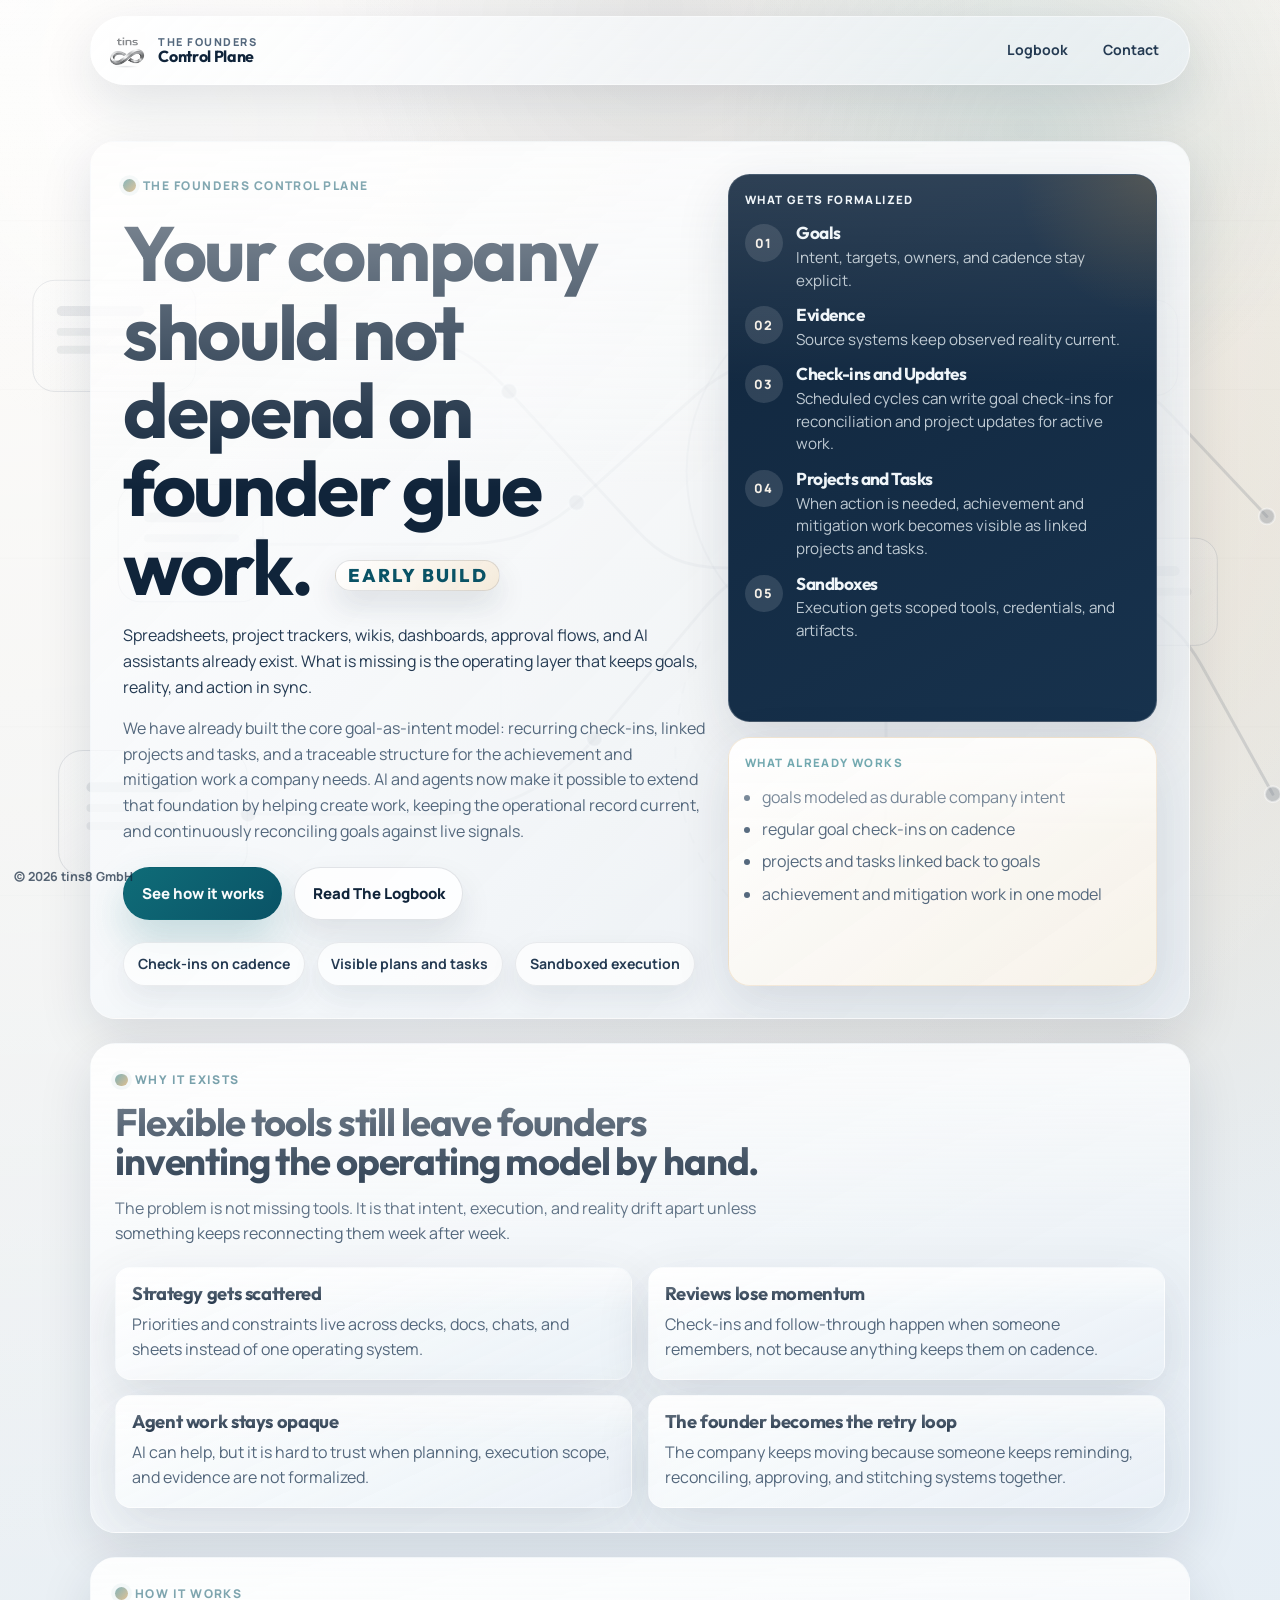
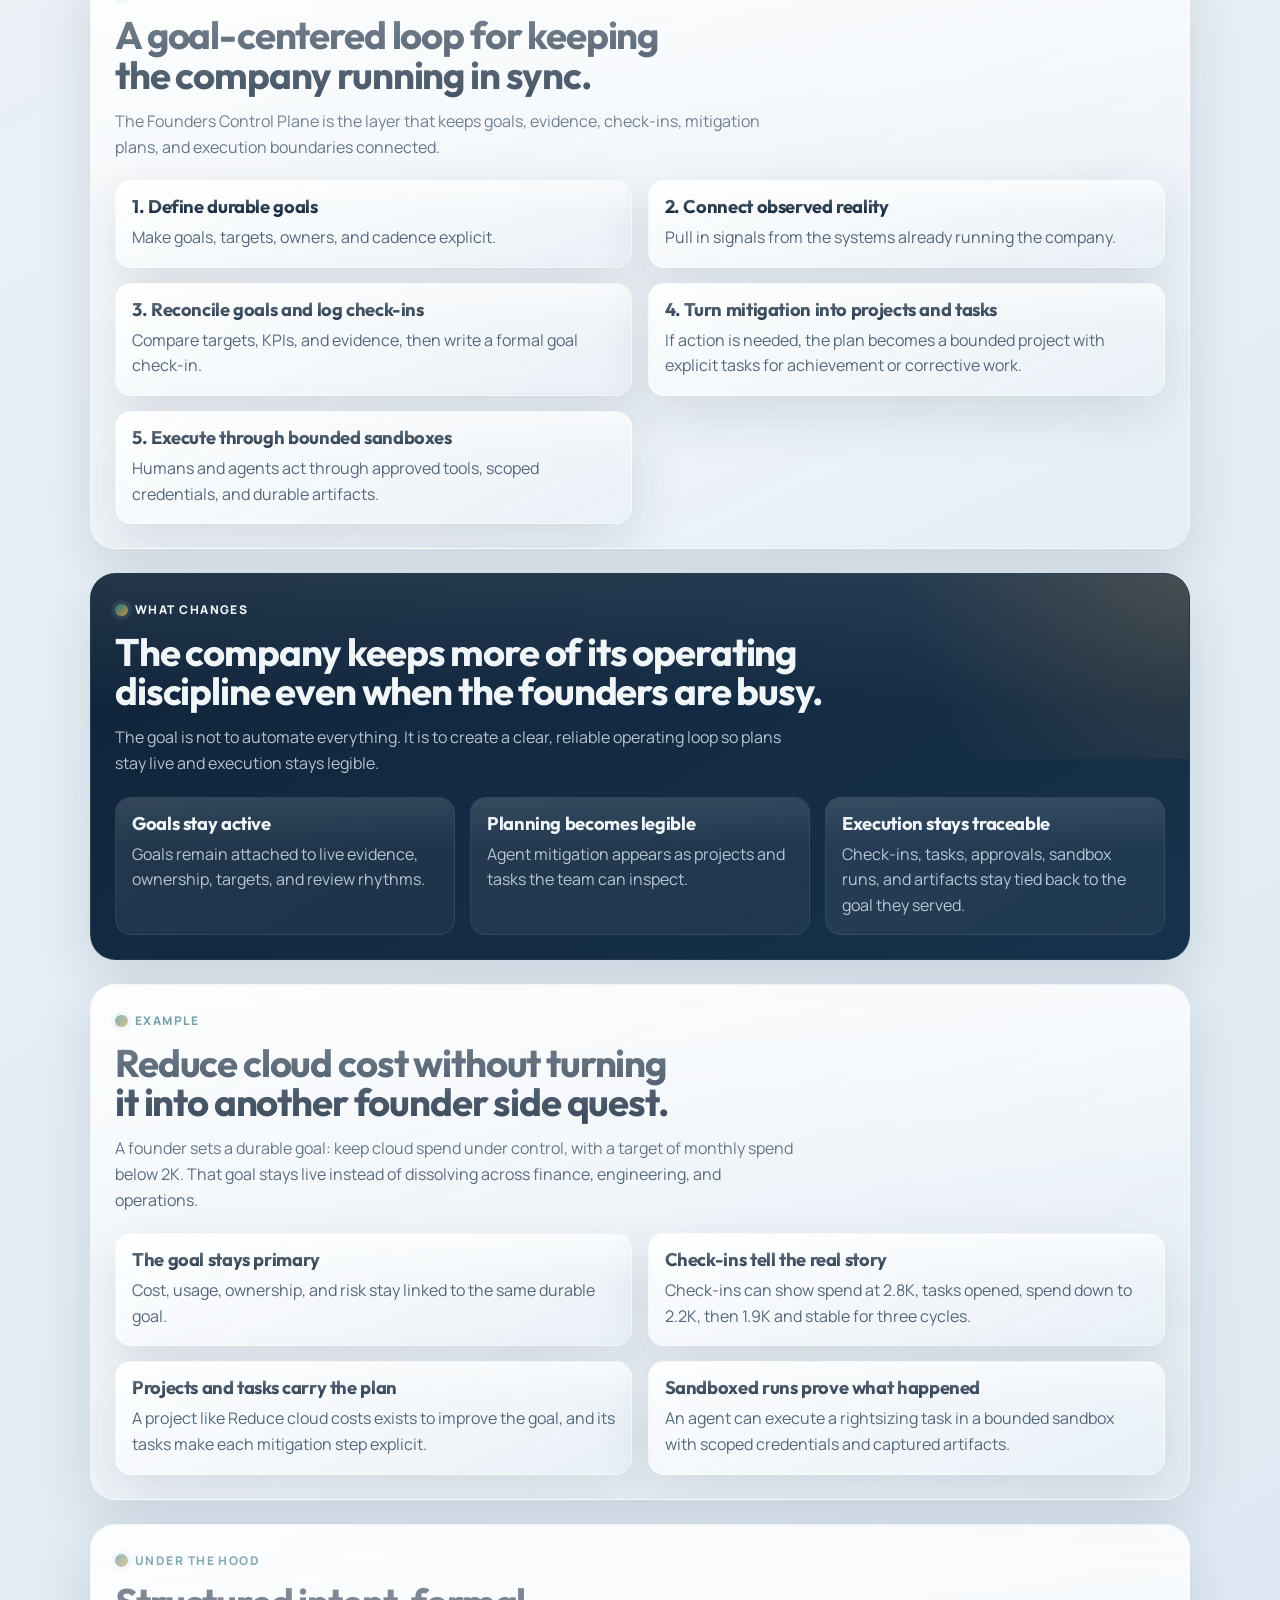
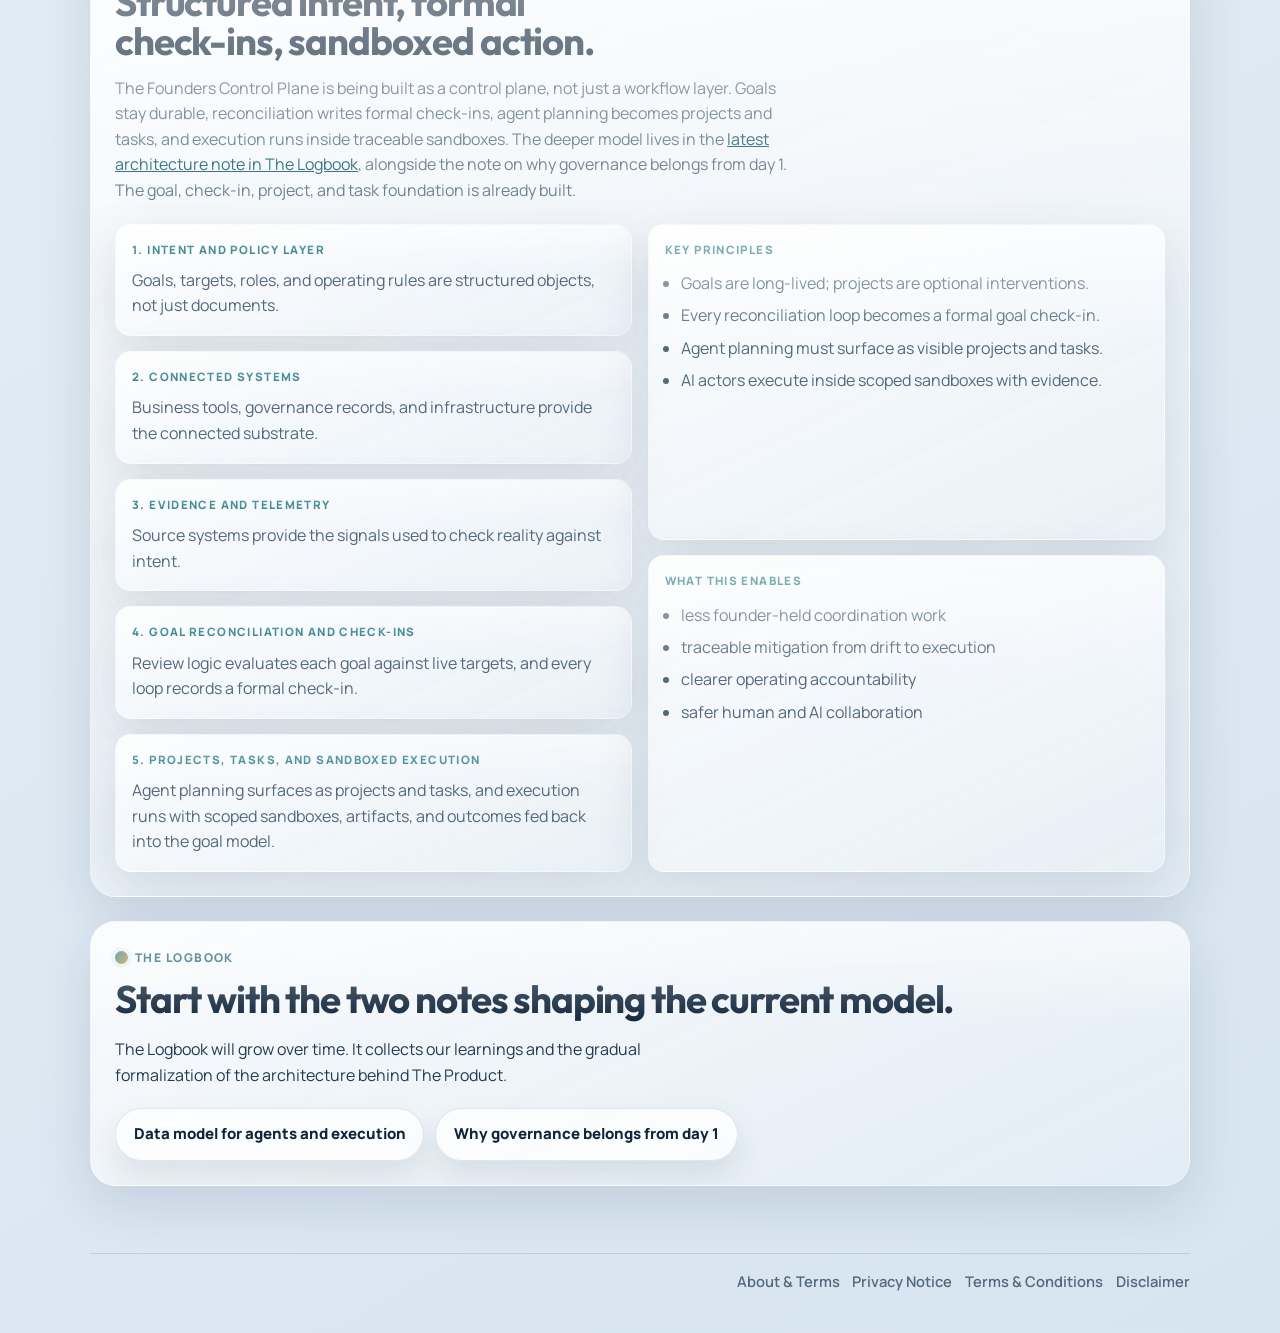
==== commit d0b18b3f: "update architecture and data model part" ====
--- a/index.html
+++ b/index.html
@@ -6,7 +6,7 @@
     <title>The Founders Control Plane</title>
     <meta
       name="description"
-      content="The Founders Control Plane keeps company intent, evidence, approvals, and execution connected so startups can run with less founder glue work."
+      content="The Founders Control Plane turns goals into formal check-ins, visible agent plans, sandboxed execution, and traceable work so startups can run with less founder glue work."
     />
     <meta name="author" content="tins8 GmbH" />
     <meta name="robots" content="index,follow,max-image-preview:large" />
@@ -19,7 +19,7 @@
     <meta property="og:title" content="The Founders Control Plane" />
     <meta
       property="og:description"
-      content="The Founders Control Plane keeps company intent, evidence, approvals, and execution connected so startups can run with less founder glue work."
+      content="The Founders Control Plane turns goals into formal check-ins, visible agent plans, sandboxed execution, and traceable work so startups can run with less founder glue work."
     />
     <meta property="og:url" content="https://tins8.at/" />
     <meta property="og:site_name" content="The Founders Control Plane" />
@@ -38,7 +38,7 @@
     <meta name="twitter:title" content="The Founders Control Plane" />
     <meta
       name="twitter:description"
-      content="The Founders Control Plane keeps company intent, evidence, approvals, and execution connected so startups can run with less founder glue work."
+      content="The Founders Control Plane turns goals into formal check-ins, visible agent plans, sandboxed execution, and traceable work so startups can run with less founder glue work."
     />
     <meta
       name="twitter:image"
@@ -80,7 +80,7 @@
             "@type": "WebSite",
             "name": "The Founders Control Plane",
             "url": "https://tins8.at/",
-            "description": "The Founders Control Plane keeps company intent, evidence, approvals, and execution connected so startups can run with less founder glue work."
+            "description": "The Founders Control Plane turns goals into formal check-ins, visible agent plans, sandboxed execution, and traceable work so startups can run with less founder glue work."
           },
           {
             "@type": "SoftwareApplication",
@@ -91,7 +91,7 @@
               "@type": "Organization",
               "name": "tins8 GmbH"
             },
-            "description": "The Founders Control Plane keeps company intent, evidence, approvals, and execution connected so startups can run with less founder glue work."
+            "description": "The Founders Control Plane turns goals into formal check-ins, visible agent plans, sandboxed execution, and traceable work so startups can run with less founder glue work."
           }
         ]
       }
@@ -119,9 +119,6 @@
         </span>
       </a>
       <nav class="site-nav" aria-label="Primary">
-        <a href="#why-it-exists">Why</a>
-        <a href="#how-it-works">How it works</a>
-        <a href="#architecture">Architecture</a>
         <a href="logbook.html">Logbook</a>
         <a href="mailto:hello@tins8.at">Contact</a>
       </nav>
@@ -137,41 +134,43 @@
               <span class="coming-soon-badge">Early build</span>
             </h1>
             <p class="lead">
-              Docs, dashboards, approvals, workflows, and AI helpers already
-              exist. What is missing is the operating layer that keeps them
-              pointed at the same company intent.
+              Spreadsheets, project trackers, wikis, dashboards, approval
+              flows, and AI assistants already exist. What is missing is the
+              operating layer that keeps goals, reality, and action in sync.
             </p>
             <p class="supporting-copy">
-              The Founders Control Plane keeps plans, evidence, reviews, and
-              next actions connected so a small team can make steady progress
-              without the founders manually holding everything together.
+              We have already built the core goal-as-intent model: recurring
+              check-ins, linked projects and tasks, and a traceable structure
+              for the achievement and mitigation work a company needs. AI and
+              agents now make it possible to extend that foundation by helping
+              create work, keeping the operational record current, and
+              continuously reconciling goals against live signals.
             </p>
             <div class="hero-actions">
               <a class="button button-primary" href="#how-it-works"
                 >See how it works</a
               >
-              <a class="button button-secondary" href="mailto:hello@tins8.at"
-                >Talk to us</a
+              <a class="button button-secondary" href="logbook.html"
+                >Read The Logbook</a
               >
             </div>
             <div class="signal-strip" aria-label="Product promises">
-              <div class="signal-pill">Intent tied to execution</div>
-              <div class="signal-pill">Reviews that stay on cadence</div>
-              <div class="signal-pill">Human and AI action with guardrails</div>
+              <div class="signal-pill">Check-ins on cadence</div>
+              <div class="signal-pill">Visible plans and tasks</div>
+              <div class="signal-pill">Sandboxed execution</div>
             </div>
           </div>
 
           <div class="hero-stage" aria-label="Operating model preview">
             <article class="stage-card stage-card-primary">
-              <p class="panel-label">What the system keeps alive</p>
+              <p class="panel-label">What gets formalized</p>
               <div class="stage-list">
                 <div class="stage-step">
                   <span class="stage-step-number">01</span>
                   <div>
-                    <h2>Intent</h2>
+                    <h2>Goals</h2>
                     <p>
-                      Goals, owners, constraints, and review cadence stay
-                      explicit.
+                      Intent, targets, owners, and cadence stay explicit.
                     </p>
                   </div>
                 </div>
@@ -180,28 +179,36 @@
                   <div>
                     <h2>Evidence</h2>
                     <p>
-                      Source systems keep feeding the current state of the
-                      company.
+                      Source systems keep observed reality current.
                     </p>
                   </div>
                 </div>
                 <div class="stage-step">
                   <span class="stage-step-number">03</span>
                   <div>
-                    <h2>Reviews</h2>
+                    <h2>Check-ins and Updates</h2>
                     <p>
-                      Drift, blockers, and missing follow-through surface before
-                      they become founder cleanup work.
+                      Scheduled cycles can write goal check-ins for
+                      reconciliation and project updates for active work.
                     </p>
                   </div>
                 </div>
                 <div class="stage-step">
                   <span class="stage-step-number">04</span>
                   <div>
-                    <h2>Action</h2>
+                    <h2>Projects and Tasks</h2>
                     <p>
-                      People, workflows, and AI can move inside clear policies
-                      and approvals.
+                      When action is needed, achievement and mitigation work
+                      becomes visible as linked projects and tasks.
+                    </p>
+                  </div>
+                </div>
+                <div class="stage-step">
+                  <span class="stage-step-number">05</span>
+                  <div>
+                    <h2>Sandboxes</h2>
+                    <p>
+                      Execution gets scoped tools, credentials, and artifacts.
                     </p>
                   </div>
                 </div>
@@ -209,12 +216,12 @@
             </article>
 
             <article class="stage-card stage-card-accent">
-              <p class="panel-label">What founders get back</p>
+              <p class="panel-label">What already works</p>
               <ul class="mini-list">
-                <li>fewer status chases and manual reminders</li>
-                <li>live visibility into what is drifting and why</li>
-                <li>clearer approvals for higher-risk actions</li>
-                <li>a company rhythm that survives a busy week</li>
+                <li>goals modeled as durable company intent</li>
+                <li>regular goal check-ins on cadence</li>
+                <li>projects and tasks linked back to goals</li>
+                <li>achievement and mitigation work in one model</li>
               </ul>
             </article>
           </div>
@@ -230,39 +237,38 @@
           <p class="eyebrow">Why It Exists</p>
           <h2>Flexible tools still leave founders inventing the operating model by hand.</h2>
           <p class="section-copy">
-            Most startups already have docs, project boards, dashboards, and
-            automations. The problem is not a lack of tools. The problem is
-            that intent, execution, and reality drift apart unless someone
-            keeps reconnecting them every week.
+            The problem is not missing tools. It is that intent, execution,
+            and reality drift apart unless something keeps reconnecting them
+            week after week.
           </p>
         </div>
         <div class="grid-section" aria-label="Core founder pain">
           <article class="card">
             <h3>Strategy gets scattered</h3>
             <p>
-              Priorities, assumptions, and constraints live across decks, docs,
-              chats, and spreadsheets instead of one operating system.
+              Priorities and constraints live across decks, docs, chats, and
+              sheets instead of one operating system.
             </p>
           </article>
           <article class="card">
             <h3>Reviews lose momentum</h3>
             <p>
-              Check-ins, follow-ups, and decisions happen when someone remembers
-              to push them forward, not because the system expects them.
-            </p>
-          </article>
-          <article class="card">
-            <h3>Execution loses context</h3>
-            <p>
-              Teams stay busy, but work in product, operations, hiring, and
-              infrastructure is rarely tied back to the original company intent.
+              Check-ins and follow-through happen when someone remembers, not
+              because anything keeps them on cadence.
+            </p>
+          </article>
+          <article class="card">
+            <h3>Agent work stays opaque</h3>
+            <p>
+              AI can help, but it is hard to trust when planning, execution
+              scope, and evidence are not formalized.
             </p>
           </article>
           <article class="card">
             <h3>The founder becomes the retry loop</h3>
             <p>
-              The company keeps moving only because someone keeps reminding,
-              reconciling, approving, and stitching separate systems together.
+              The company keeps moving because someone keeps reminding,
+              reconciling, approving, and stitching systems together.
             </p>
           </article>
         </div>
@@ -275,40 +281,45 @@
       >
         <div class="section-heading">
           <p class="eyebrow">How It Works</p>
-          <h2>A simple loop for keeping the company running in sync.</h2>
+          <h2>A goal-centered loop for keeping the company running in sync.</h2>
           <p class="section-copy">
-            The Founders Control Plane is not another general workspace. It is
-            the layer that keeps desired state, observed state, and next actions
-            continuously connected.
+            The Founders Control Plane is the layer that keeps goals,
+            evidence, check-ins, mitigation plans, and execution boundaries
+            connected.
           </p>
         </div>
         <div class="grid-section" aria-label="Core operating loop">
           <article class="card">
-            <h3>1. Define intent</h3>
-            <p>
-              Make goals, owners, operating boundaries, and review cadences
-              explicit instead of leaving them buried in planning artifacts.
-            </p>
-          </article>
-          <article class="card">
-            <h3>2. Connect reality</h3>
-            <p>
-              Pull in signals from the systems already running the company so
-              the model reflects what is actually happening.
-            </p>
-          </article>
-          <article class="card">
-            <h3>3. Reconcile the gap</h3>
-            <p>
-              Continuously compare intent and live evidence to surface drift,
-              blocked work, and stale assumptions while they are still fixable.
-            </p>
-          </article>
-          <article class="card">
-            <h3>4. Coordinate bounded action</h3>
-            <p>
-              Route the right next step through people, workflows, or AI with
-              policies, approvals, and provenance attached.
+            <h3>1. Define durable goals</h3>
+            <p>
+              Make goals, targets, owners, and cadence explicit.
+            </p>
+          </article>
+          <article class="card">
+            <h3>2. Connect observed reality</h3>
+            <p>
+              Pull in signals from the systems already running the company.
+            </p>
+          </article>
+          <article class="card">
+            <h3>3. Reconcile goals and log check-ins</h3>
+            <p>
+              Compare targets, KPIs, and evidence, then write a formal goal
+              check-in.
+            </p>
+          </article>
+          <article class="card">
+            <h3>4. Turn mitigation into projects and tasks</h3>
+            <p>
+              If action is needed, the plan becomes a bounded project with
+              explicit tasks for achievement or corrective work.
+            </p>
+          </article>
+          <article class="card">
+            <h3>5. Execute through bounded sandboxes</h3>
+            <p>
+              Humans and agents act through approved tools, scoped
+              credentials, and durable artifacts.
             </p>
           </article>
         </div>
@@ -330,24 +341,24 @@
         </div>
         <div class="grid-section grid-3" aria-label="Product outcomes">
           <article class="card outcome-card">
-            <h3>Plans stay active</h3>
-            <p>
-              Goals do not disappear into quarterly planning docs. They remain
-              attached to live evidence, ownership, and review rhythms.
+            <h3>Goals stay active</h3>
+            <p>
+              Goals remain attached to live evidence, ownership, targets, and
+              review rhythms.
             </p>
           </article>
           <article class="card outcome-card">
-            <h3>Progress becomes visible</h3>
-            <p>
-              Teams can see what moved, what stalled, and what needs attention
-              without rebuilding the context from scratch every week.
+            <h3>Planning becomes legible</h3>
+            <p>
+              Agent mitigation appears as projects and tasks the team can
+              inspect.
             </p>
           </article>
           <article class="card outcome-card">
-            <h3>Action stays governed</h3>
-            <p>
-              Humans and AI can help move the company forward without loose
-              prompts, vague authority, or hidden operational risk.
+            <h3>Execution stays traceable</h3>
+            <p>
+              Check-ins, tasks, approvals, sandbox runs, and artifacts stay
+              tied back to the goal they served.
             </p>
           </article>
         </div>
@@ -362,39 +373,38 @@
           <p class="eyebrow">Example</p>
           <h2>Reduce cloud cost without turning it into another founder side quest.</h2>
           <p class="section-copy">
-            A founder sets an objective to cut infrastructure spend by 20
-            percent. The Founders Control Plane keeps that objective live
-            instead of letting it dissolve across finance, engineering, and
-            operations.
+            A founder sets a durable goal: keep cloud spend under control, with
+            a target of monthly spend below 2K. That goal stays live instead
+            of dissolving across finance, engineering, and operations.
           </p>
         </div>
         <div class="grid-section" aria-label="Example flow">
           <article class="card">
-            <h3>Watch the right signals</h3>
-            <p>
-              Cost, usage, ownership, service health, and risk stay linked to
-              the original objective.
-            </p>
-          </article>
-          <article class="card">
-            <h3>Spot opportunities early</h3>
-            <p>
-              Underused resources, missing owners, and policy-safe changes are
-              surfaced before waste becomes normalized.
-            </p>
-          </article>
-          <article class="card">
-            <h3>Route the next move</h3>
-            <p>
-              The system can create tasks, trigger review, or propose bounded
-              execution depending on the policy in place.
-            </p>
-          </article>
-          <article class="card">
-            <h3>Measure whether the objective closes</h3>
-            <p>
-              The team can see what changed, what helped, and whether the goal
-              is actually moving toward the target.
+            <h3>The goal stays primary</h3>
+            <p>
+              Cost, usage, ownership, and risk stay linked to the same durable
+              goal.
+            </p>
+          </article>
+          <article class="card">
+            <h3>Check-ins tell the real story</h3>
+            <p>
+              Check-ins can show spend at 2.8K, tasks opened, spend down to
+              2.2K, then 1.9K and stable for three cycles.
+            </p>
+          </article>
+          <article class="card">
+            <h3>Projects and tasks carry the plan</h3>
+            <p>
+              A project like Reduce cloud costs exists to improve the goal,
+              and its tasks make each mitigation step explicit.
+            </p>
+          </article>
+          <article class="card">
+            <h3>Sandboxed runs prove what happened</h3>
+            <p>
+              An agent can execute a rightsizing task in a bounded sandbox
+              with scoped credentials and captured artifacts.
             </p>
           </article>
         </div>
@@ -407,15 +417,17 @@
       >
         <div class="section-heading">
           <p class="eyebrow">Under The Hood</p>
-          <h2>Structured intent, connected evidence, bounded action.</h2>
+          <h2>Structured intent, formal check-ins, sandboxed action.</h2>
           <p class="section-copy">
-            The Founders Control Plane is being built more like a control plane
-            than a workflow builder. Intent is structured, source systems become
-            evidence, reconciliation stays continuous, and action happens inside
-            explicit scopes. The deeper technical detail lives in the
-            <a href="logbook.html?post=20260326-how-tins8-turns-company-intent-into-governed-execution"
-              >latest architecture note in the logbook</a
-            >.
+            The Founders Control Plane is being built as a control plane, not
+            just a workflow layer. Goals stay durable, reconciliation writes
+            formal check-ins, agent planning becomes projects and tasks, and
+            execution runs inside traceable sandboxes. The deeper model lives
+            in the
+            <a href="logbook.html?post=20260407-goals-own-reconciliation-projects-are-interventions"
+              >latest architecture note in The Logbook</a
+            >, alongside the note on why governance belongs from day 1. The
+            goal, check-in, project, and task foundation is already built.
           </p>
         </div>
         <div class="architecture-grid">
@@ -423,38 +435,37 @@
             <div class="architecture-layer">
               <p class="panel-label">1. Intent and Policy Layer</p>
               <p>
-                Goals, roles, constraints, review cadences, and operating rules
-                are modeled as structured objects instead of only living in
-                documents.
+                Goals, targets, roles, and operating rules are structured
+                objects, not just documents.
               </p>
             </div>
             <div class="architecture-layer">
               <p class="panel-label">2. Connected Systems</p>
               <p>
-                Governance records, business tools, provisioning systems, and
-                infrastructure provide the connected substrate underneath the
-                product.
+                Business tools, governance records, and infrastructure provide
+                the connected substrate.
               </p>
             </div>
             <div class="architecture-layer">
               <p class="panel-label">3. Evidence and Telemetry</p>
               <p>
-                Source systems contribute operational signals so observed
-                reality can be checked against declared intent.
+                Source systems provide the signals used to check reality
+                against intent.
               </p>
             </div>
             <div class="architecture-layer">
-              <p class="panel-label">4. Evaluation and Reconciliation</p>
+              <p class="panel-label">4. Goal Reconciliation and Check-Ins</p>
               <p>
-                Policies, thresholds, and review logic highlight drift, blocked
-                priorities, unsupported initiatives, and emerging exceptions.
+                Review logic evaluates each goal against live targets, and
+                every loop records a formal check-in.
               </p>
             </div>
             <div class="architecture-layer">
-              <p class="panel-label">5. Human and AI Execution</p>
+              <p class="panel-label">5. Projects, Tasks, and Sandboxed Execution</p>
               <p>
-                Action runs through accountable humans and bounded AI workflows,
-                with decisions and outcomes fed back into the model.
+                Agent planning surfaces as projects and tasks, and execution
+                runs with scoped sandboxes, artifacts, and outcomes fed back
+                into the goal model.
               </p>
             </div>
           </div>
@@ -462,42 +473,42 @@
             <article class="info-card">
               <p class="panel-label">Key principles</p>
               <ul class="mini-list">
-                <li>Desired state and observed state stay separate, but linked.</li>
-                <li>Policies and evidence matter as much as prompts and tasks.</li>
-                <li>Reconciliation is continuous, not a periodic clean-up.</li>
-                <li>AI operates inside explicit scopes instead of vague prompts.</li>
+                <li>Goals are long-lived; projects are optional interventions.</li>
+                <li>Every reconciliation loop becomes a formal goal check-in.</li>
+                <li>Agent planning must surface as visible projects and tasks.</li>
+                <li>AI actors execute inside scoped sandboxes with evidence.</li>
               </ul>
             </article>
             <article class="info-card">
               <p class="panel-label">What this enables</p>
               <ul class="mini-list">
                 <li>less founder-held coordination work</li>
+                <li>traceable mitigation from drift to execution</li>
                 <li>clearer operating accountability</li>
-                <li>more useful human and AI collaboration</li>
-                <li>a company state that is easier to review over time</li>
+                <li>safer human and AI collaboration</li>
               </ul>
             </article>
           </div>
         </div>
       </section>
 
-      <section id="blog" class="notes-section reveal" aria-label="Logbook">
-        <p class="eyebrow">Logbook</p>
-        <h2>Follow the build as the operating model gets more concrete.</h2>
+      <section id="blog" class="notes-section reveal" aria-label="The Logbook">
+        <p class="eyebrow">The Logbook</p>
+        <h2>Start with the two notes shaping the current model.</h2>
         <p class="lead">
-          The logbook covers the architecture, governance model, and design
-          choices behind The Founders Control Plane.
+          The Logbook will grow over time. It collects our learnings and the
+          gradual formalization of the architecture behind The Product.
         </p>
         <div class="hero-links">
           <a
             class="hero-link"
-            href="logbook.html?post=20260326-how-tins8-turns-company-intent-into-governed-execution"
-            >Control-plane architecture</a
+            href="logbook.html?post=20260407-goals-own-reconciliation-projects-are-interventions"
+            >Data model for agents and execution</a
           >
           <a
             class="hero-link"
             href="logbook.html?post=20260317-why-governance-should-be-built-in-from-day-1"
-            >Governance from day 1</a
+            >Why governance belongs from day 1</a
           >
         </div>
       </section>
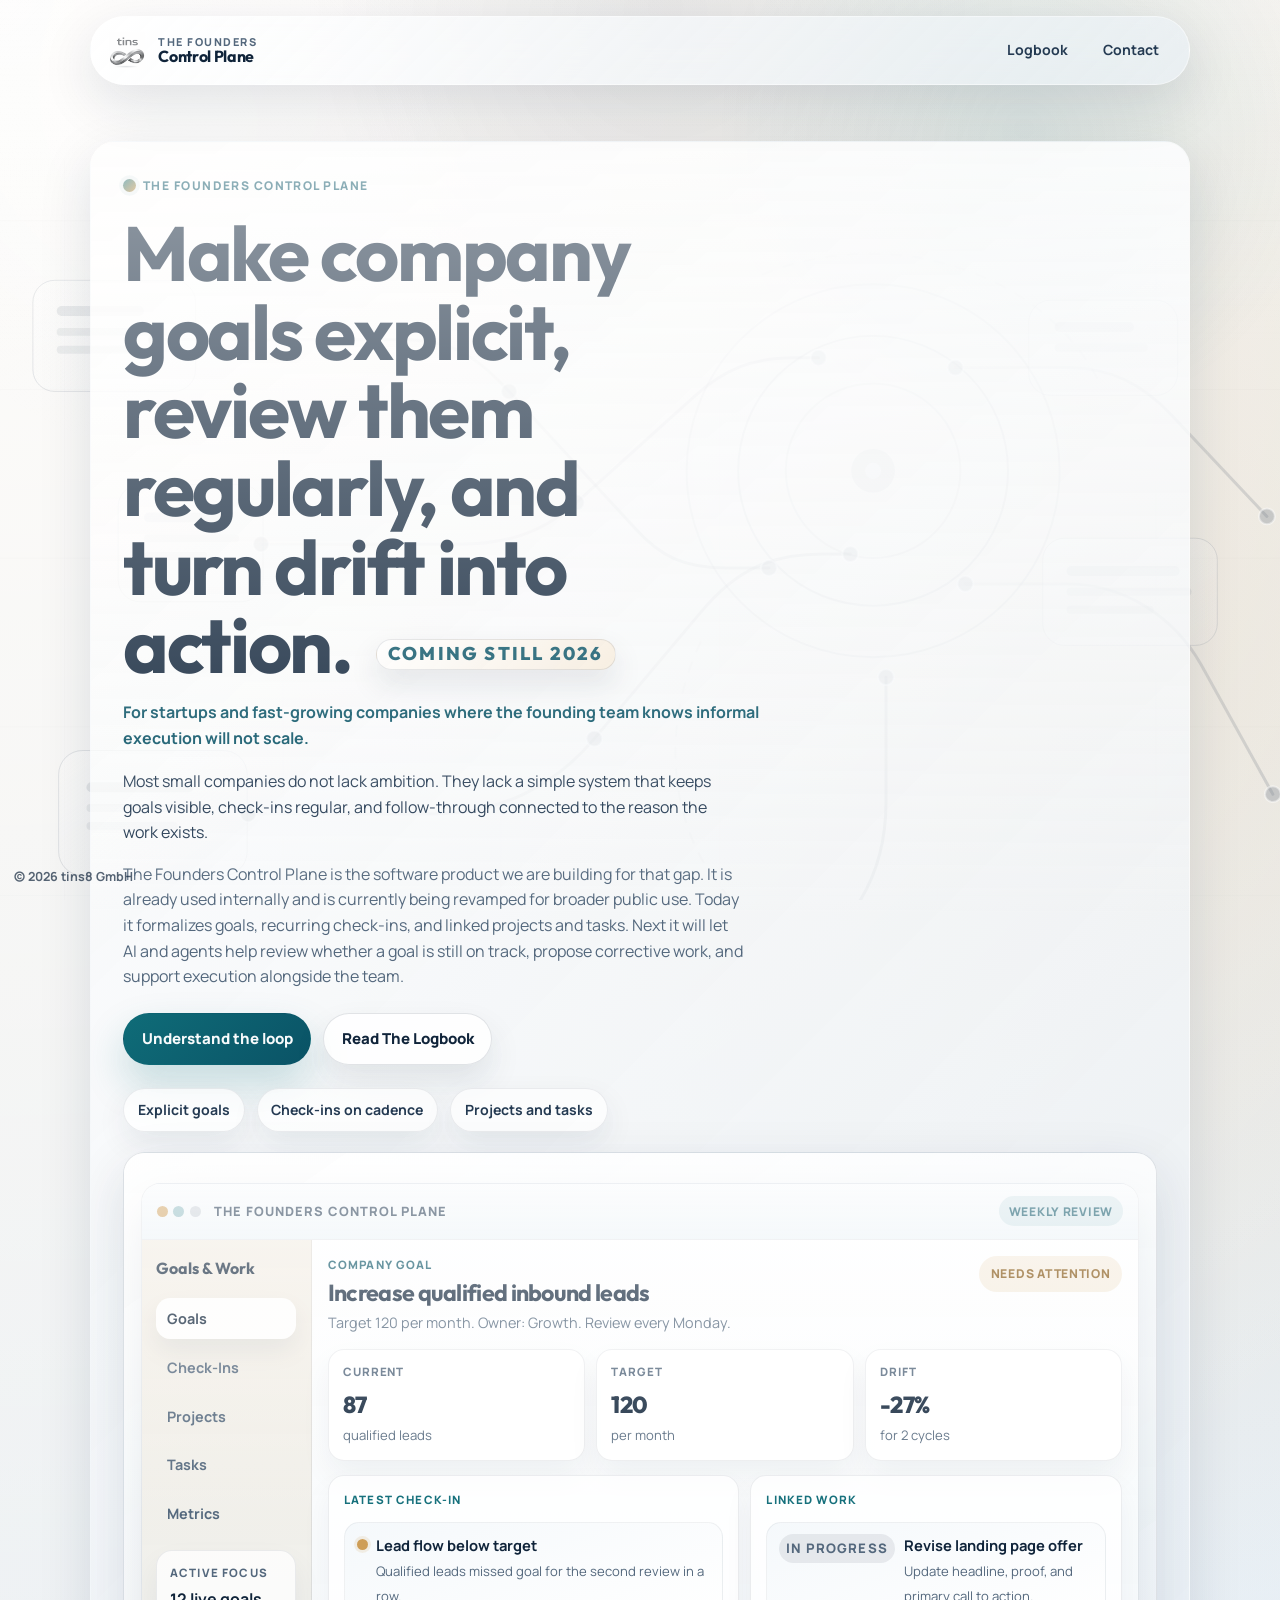
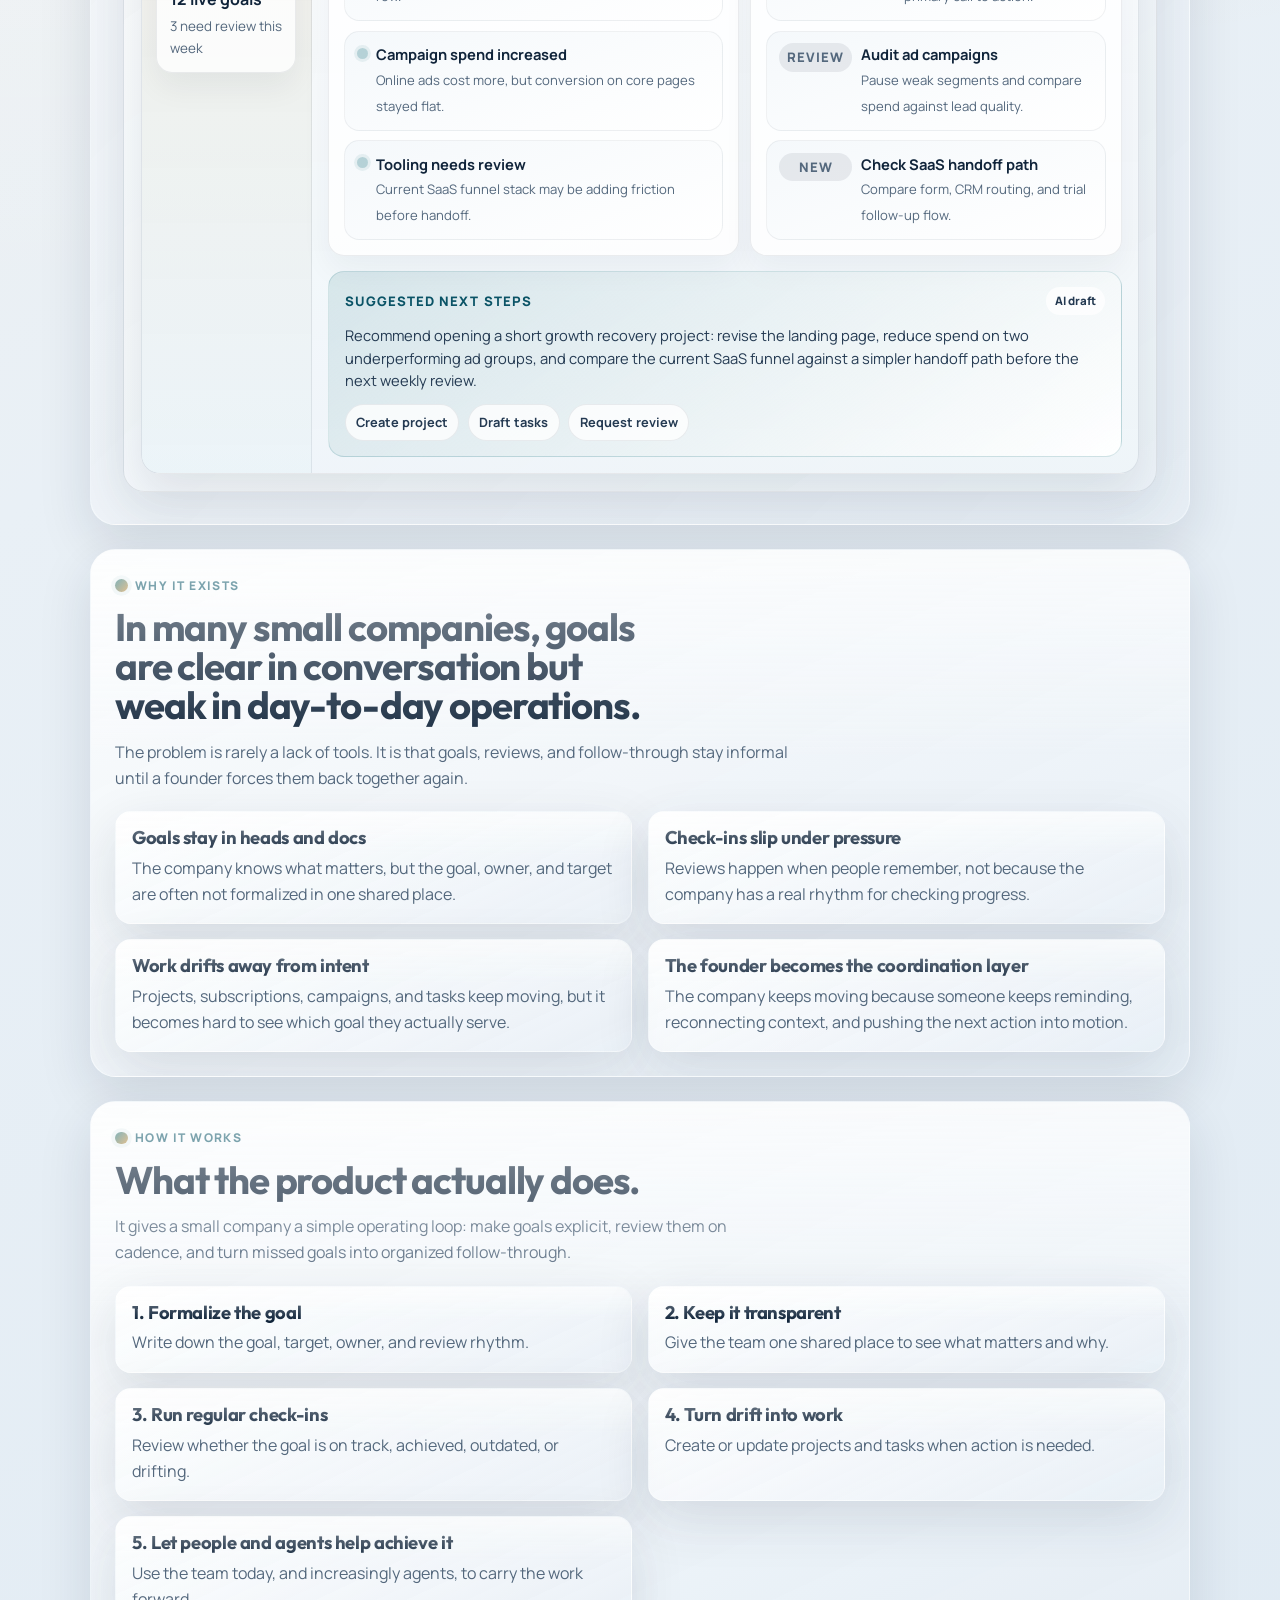
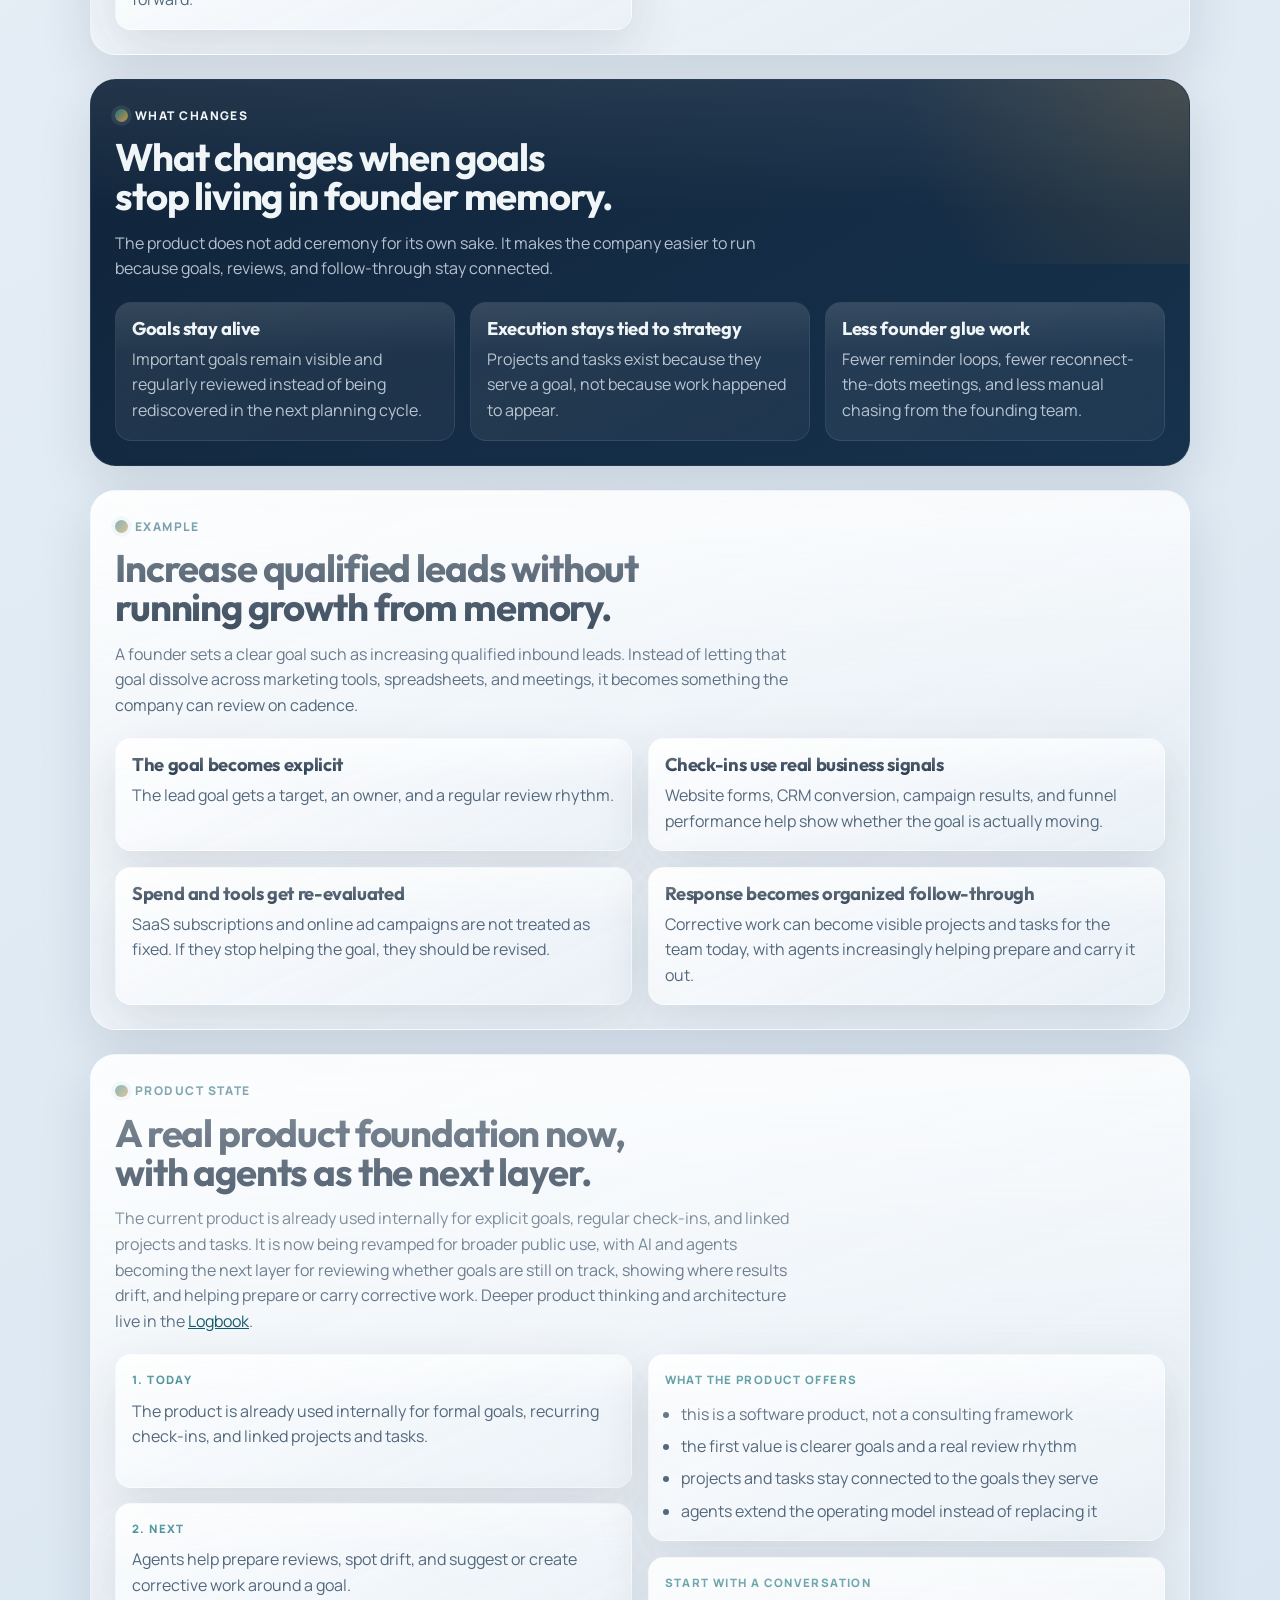
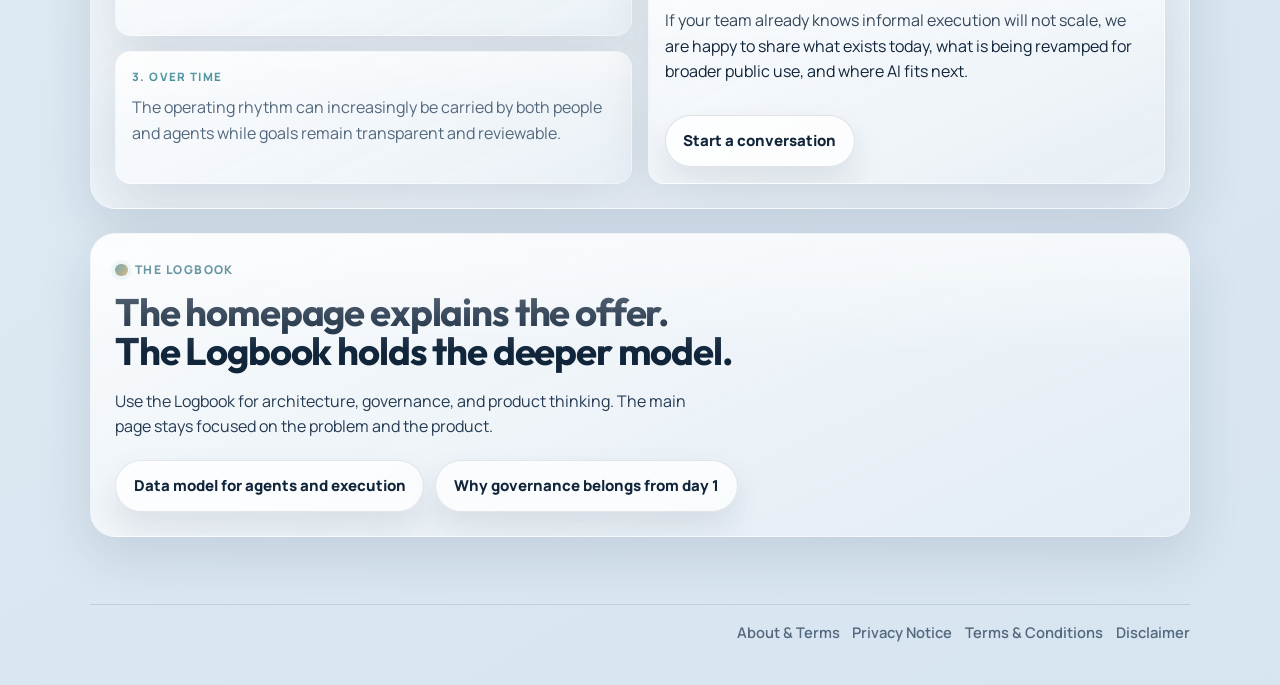
==== commit 8a08eb6e: "add sketches, make product offering clearer" ====
--- a/index.html
+++ b/index.html
@@ -6,7 +6,7 @@
     <title>The Founders Control Plane</title>
     <meta
       name="description"
-      content="The Founders Control Plane turns goals into formal check-ins, visible agent plans, sandboxed execution, and traceable work so startups can run with less founder glue work."
+      content="The Founders Control Plane helps small companies formalize goals, run regular check-ins, and turn off-track goals into visible projects and tasks, with agents extending the operating loop over time."
     />
     <meta name="author" content="tins8 GmbH" />
     <meta name="robots" content="index,follow,max-image-preview:large" />
@@ -19,7 +19,7 @@
     <meta property="og:title" content="The Founders Control Plane" />
     <meta
       property="og:description"
-      content="The Founders Control Plane turns goals into formal check-ins, visible agent plans, sandboxed execution, and traceable work so startups can run with less founder glue work."
+      content="The Founders Control Plane helps small companies formalize goals, run regular check-ins, and turn off-track goals into visible projects and tasks, with agents extending the operating loop over time."
     />
     <meta property="og:url" content="https://tins8.at/" />
     <meta property="og:site_name" content="The Founders Control Plane" />
@@ -30,15 +30,12 @@
     <meta property="og:image:type" content="image/png" />
     <meta property="og:image:width" content="570" />
     <meta property="og:image:height" content="570" />
-    <meta
-      property="og:image:alt"
-      content="The Founders Control Plane mark"
-    />
+    <meta property="og:image:alt" content="The Founders Control Plane mark" />
     <meta name="twitter:card" content="summary_large_image" />
     <meta name="twitter:title" content="The Founders Control Plane" />
     <meta
       name="twitter:description"
-      content="The Founders Control Plane turns goals into formal check-ins, visible agent plans, sandboxed execution, and traceable work so startups can run with less founder glue work."
+      content="The Founders Control Plane helps small companies formalize goals, run regular check-ins, and turn off-track goals into visible projects and tasks, with agents extending the operating loop over time."
     />
     <meta
       name="twitter:image"
@@ -80,7 +77,7 @@
             "@type": "WebSite",
             "name": "The Founders Control Plane",
             "url": "https://tins8.at/",
-            "description": "The Founders Control Plane turns goals into formal check-ins, visible agent plans, sandboxed execution, and traceable work so startups can run with less founder glue work."
+            "description": "The Founders Control Plane helps small companies formalize goals, run regular check-ins, and turn off-track goals into visible projects and tasks, with agents extending the operating loop over time."
           },
           {
             "@type": "SoftwareApplication",
@@ -91,7 +88,7 @@
               "@type": "Organization",
               "name": "tins8 GmbH"
             },
-            "description": "The Founders Control Plane turns goals into formal check-ins, visible agent plans, sandboxed execution, and traceable work so startups can run with less founder glue work."
+            "description": "The Founders Control Plane helps small companies formalize goals, run regular check-ins, and turn off-track goals into visible projects and tasks, with agents extending the operating loop over time."
           }
         ]
       }
@@ -130,99 +127,208 @@
           <div class="hero-copy">
             <p class="eyebrow">The Founders Control Plane</p>
             <h1>
-              Your company should not depend on founder glue work.
-              <span class="coming-soon-badge">Early build</span>
+              Make company goals explicit, review them regularly, and turn drift
+              into action.
+              <span class="coming-soon-badge">Coming Still 2026</span>
             </h1>
+            <p class="hero-audience">
+              For startups and fast-growing companies where the founding team
+              knows informal execution will not scale.
+            </p>
             <p class="lead">
-              Spreadsheets, project trackers, wikis, dashboards, approval
-              flows, and AI assistants already exist. What is missing is the
-              operating layer that keeps goals, reality, and action in sync.
+              Most small companies do not lack ambition. They lack a simple
+              system that keeps goals visible, check-ins regular, and
+              follow-through connected to the reason the work exists.
             </p>
             <p class="supporting-copy">
-              We have already built the core goal-as-intent model: recurring
-              check-ins, linked projects and tasks, and a traceable structure
-              for the achievement and mitigation work a company needs. AI and
-              agents now make it possible to extend that foundation by helping
-              create work, keeping the operational record current, and
-              continuously reconciling goals against live signals.
+              The Founders Control Plane is the software product we are building
+              for that gap. It is already used internally and is currently being
+              revamped for broader public use. Today it formalizes goals,
+              recurring check-ins, and linked projects and tasks. Next it will
+              let AI and agents help review whether a goal is still on track,
+              propose corrective work, and support execution alongside the team.
             </p>
             <div class="hero-actions">
               <a class="button button-primary" href="#how-it-works"
-                >See how it works</a
+                >Understand the loop</a
               >
               <a class="button button-secondary" href="logbook.html"
                 >Read The Logbook</a
               >
             </div>
             <div class="signal-strip" aria-label="Product promises">
+              <div class="signal-pill">Explicit goals</div>
               <div class="signal-pill">Check-ins on cadence</div>
-              <div class="signal-pill">Visible plans and tasks</div>
-              <div class="signal-pill">Sandboxed execution</div>
+              <div class="signal-pill">Projects and tasks</div>
             </div>
           </div>
 
           <div class="hero-stage" aria-label="Operating model preview">
-            <article class="stage-card stage-card-primary">
-              <p class="panel-label">What gets formalized</p>
-              <div class="stage-list">
-                <div class="stage-step">
-                  <span class="stage-step-number">01</span>
-                  <div>
-                    <h2>Goals</h2>
-                    <p>
-                      Intent, targets, owners, and cadence stay explicit.
-                    </p>
+            <article class="stage-card product-mockup-card">
+              <div
+                class="mockup-window"
+                aria-label="Concept screenshot of The Founders Control Plane"
+              >
+                <div class="mockup-topbar">
+                  <div class="mockup-dots" aria-hidden="true">
+                    <span></span>
+                    <span></span>
+                    <span></span>
                   </div>
+                  <span class="mockup-workspace"
+                    >The Founders Control Plane</span
+                  >
+                  <span class="mockup-pill">weekly review</span>
                 </div>
-                <div class="stage-step">
-                  <span class="stage-step-number">02</span>
-                  <div>
-                    <h2>Evidence</h2>
-                    <p>
-                      Source systems keep observed reality current.
-                    </p>
-                  </div>
-                </div>
-                <div class="stage-step">
-                  <span class="stage-step-number">03</span>
-                  <div>
-                    <h2>Check-ins and Updates</h2>
-                    <p>
-                      Scheduled cycles can write goal check-ins for
-                      reconciliation and project updates for active work.
-                    </p>
-                  </div>
-                </div>
-                <div class="stage-step">
-                  <span class="stage-step-number">04</span>
-                  <div>
-                    <h2>Projects and Tasks</h2>
-                    <p>
-                      When action is needed, achievement and mitigation work
-                      becomes visible as linked projects and tasks.
-                    </p>
-                  </div>
-                </div>
-                <div class="stage-step">
-                  <span class="stage-step-number">05</span>
-                  <div>
-                    <h2>Sandboxes</h2>
-                    <p>
-                      Execution gets scoped tools, credentials, and artifacts.
-                    </p>
+                <div class="mockup-body">
+                  <aside class="mockup-sidebar" aria-label="Product navigation">
+                    <p class="mockup-sidebar-title">Goals &amp; Work</p>
+                    <div class="mockup-nav">
+                      <div class="mockup-nav-item is-active">Goals</div>
+                      <div class="mockup-nav-item">Check-Ins</div>
+                      <div class="mockup-nav-item">Projects</div>
+                      <div class="mockup-nav-item">Tasks</div>
+                      <div class="mockup-nav-item">Metrics</div>
+                    </div>
+                    <div class="mockup-sidebar-card">
+                      <p class="mockup-sidebar-kicker">Active focus</p>
+                      <strong>12 live goals</strong>
+                      <span>3 need review this week</span>
+                    </div>
+                  </aside>
+
+                  <div class="mockup-main">
+                    <div class="mockup-header">
+                      <div>
+                        <p class="mockup-kicker">Company Goal</p>
+                        <h2>Increase qualified inbound leads</h2>
+                        <p class="mockup-subtitle">
+                          Target 120 per month. Owner: Growth. Review every
+                          Monday.
+                        </p>
+                      </div>
+                      <span class="mockup-status">Needs attention</span>
+                    </div>
+
+                    <div class="mockup-metrics" aria-label="Goal metrics">
+                      <div class="mockup-metric">
+                        <span class="mockup-metric-label">Current</span>
+                        <strong class="mockup-metric-value">87</strong>
+                        <span class="mockup-metric-note">qualified leads</span>
+                      </div>
+                      <div class="mockup-metric">
+                        <span class="mockup-metric-label">Target</span>
+                        <strong class="mockup-metric-value">120</strong>
+                        <span class="mockup-metric-note">per month</span>
+                      </div>
+                      <div class="mockup-metric">
+                        <span class="mockup-metric-label">Drift</span>
+                        <strong class="mockup-metric-value">-27%</strong>
+                        <span class="mockup-metric-note">for 2 cycles</span>
+                      </div>
+                    </div>
+
+                    <div class="mockup-columns">
+                      <section
+                        class="mockup-panel"
+                        aria-label="Latest check-in"
+                      >
+                        <p class="mockup-panel-label">Latest check-in</p>
+                        <div class="mockup-list">
+                          <div class="mockup-event">
+                            <span class="mockup-event-marker is-alert"></span>
+                            <div>
+                              <strong>Lead flow below target</strong>
+                              <span
+                                >Qualified leads missed goal for the second
+                                review in a row.</span
+                              >
+                            </div>
+                          </div>
+                          <div class="mockup-event">
+                            <span class="mockup-event-marker"></span>
+                            <div>
+                              <strong>Campaign spend increased</strong>
+                              <span
+                                >Online ads cost more, but conversion on core
+                                pages stayed flat.</span
+                              >
+                            </div>
+                          </div>
+                          <div class="mockup-event">
+                            <span class="mockup-event-marker"></span>
+                            <div>
+                              <strong>Tooling needs review</strong>
+                              <span
+                                >Current SaaS funnel stack may be adding
+                                friction before handoff.</span
+                              >
+                            </div>
+                          </div>
+                        </div>
+                      </section>
+
+                      <section class="mockup-panel" aria-label="Linked work">
+                        <p class="mockup-panel-label">Linked work</p>
+                        <div class="mockup-list">
+                          <div class="mockup-task">
+                            <span class="mockup-task-state">In progress</span>
+                            <div>
+                              <strong>Revise landing page offer</strong>
+                              <span
+                                >Update headline, proof, and primary call to
+                                action.</span
+                              >
+                            </div>
+                          </div>
+                          <div class="mockup-task">
+                            <span class="mockup-task-state">Review</span>
+                            <div>
+                              <strong>Audit ad campaigns</strong>
+                              <span
+                                >Pause weak segments and compare spend against
+                                lead quality.</span
+                              >
+                            </div>
+                          </div>
+                          <div class="mockup-task">
+                            <span class="mockup-task-state">New</span>
+                            <div>
+                              <strong>Check SaaS handoff path</strong>
+                              <span
+                                >Compare form, CRM routing, and trial follow-up
+                                flow.</span
+                              >
+                            </div>
+                          </div>
+                        </div>
+                      </section>
+                    </div>
+
+                    <section class="mockup-agent" aria-label="AI assistance">
+                      <div class="mockup-agent-head">
+                        <p class="mockup-agent-title">Suggested next steps</p>
+                        <span class="mockup-agent-badge">AI draft</span>
+                      </div>
+                      <p class="mockup-agent-copy">
+                        Recommend opening a short growth recovery project:
+                        revise the landing page, reduce spend on two
+                        underperforming ad groups, and compare the current SaaS
+                        funnel against a simpler handoff path before the next
+                        weekly review.
+                      </p>
+                      <div
+                        class="mockup-actions"
+                        aria-label="Suggested actions"
+                      >
+                        <span class="mockup-action">Create project</span>
+                        <span class="mockup-action">Draft tasks</span>
+                        <span class="mockup-action">Request review</span>
+                      </div>
+                    </section>
                   </div>
                 </div>
               </div>
-            </article>
-
-            <article class="stage-card stage-card-accent">
-              <p class="panel-label">What already works</p>
-              <ul class="mini-list">
-                <li>goals modeled as durable company intent</li>
-                <li>regular goal check-ins on cadence</li>
-                <li>projects and tasks linked back to goals</li>
-                <li>achievement and mitigation work in one model</li>
-              </ul>
             </article>
           </div>
         </div>
@@ -235,40 +341,43 @@
       >
         <div class="section-heading">
           <p class="eyebrow">Why It Exists</p>
-          <h2>Flexible tools still leave founders inventing the operating model by hand.</h2>
+          <h2>
+            In many small companies, goals are clear in conversation but weak in
+            day-to-day operations.
+          </h2>
           <p class="section-copy">
-            The problem is not missing tools. It is that intent, execution,
-            and reality drift apart unless something keeps reconnecting them
-            week after week.
+            The problem is rarely a lack of tools. It is that goals, reviews,
+            and follow-through stay informal until a founder forces them back
+            together again.
           </p>
         </div>
         <div class="grid-section" aria-label="Core founder pain">
           <article class="card">
-            <h3>Strategy gets scattered</h3>
-            <p>
-              Priorities and constraints live across decks, docs, chats, and
-              sheets instead of one operating system.
-            </p>
-          </article>
-          <article class="card">
-            <h3>Reviews lose momentum</h3>
-            <p>
-              Check-ins and follow-through happen when someone remembers, not
-              because anything keeps them on cadence.
-            </p>
-          </article>
-          <article class="card">
-            <h3>Agent work stays opaque</h3>
-            <p>
-              AI can help, but it is hard to trust when planning, execution
-              scope, and evidence are not formalized.
-            </p>
-          </article>
-          <article class="card">
-            <h3>The founder becomes the retry loop</h3>
+            <h3>Goals stay in heads and docs</h3>
+            <p>
+              The company knows what matters, but the goal, owner, and target
+              are often not formalized in one shared place.
+            </p>
+          </article>
+          <article class="card">
+            <h3>Check-ins slip under pressure</h3>
+            <p>
+              Reviews happen when people remember, not because the company has a
+              real rhythm for checking progress.
+            </p>
+          </article>
+          <article class="card">
+            <h3>Work drifts away from intent</h3>
+            <p>
+              Projects, subscriptions, campaigns, and tasks keep moving, but it
+              becomes hard to see which goal they actually serve.
+            </p>
+          </article>
+          <article class="card">
+            <h3>The founder becomes the coordination layer</h3>
             <p>
               The company keeps moving because someone keeps reminding,
-              reconciling, approving, and stitching systems together.
+              reconnecting context, and pushing the next action into motion.
             </p>
           </article>
         </div>
@@ -281,45 +390,38 @@
       >
         <div class="section-heading">
           <p class="eyebrow">How It Works</p>
-          <h2>A goal-centered loop for keeping the company running in sync.</h2>
+          <h2>What the product actually does.</h2>
           <p class="section-copy">
-            The Founders Control Plane is the layer that keeps goals,
-            evidence, check-ins, mitigation plans, and execution boundaries
-            connected.
+            It gives a small company a simple operating loop: make goals
+            explicit, review them on cadence, and turn missed goals into
+            organized follow-through.
           </p>
         </div>
         <div class="grid-section" aria-label="Core operating loop">
           <article class="card">
-            <h3>1. Define durable goals</h3>
-            <p>
-              Make goals, targets, owners, and cadence explicit.
-            </p>
-          </article>
-          <article class="card">
-            <h3>2. Connect observed reality</h3>
-            <p>
-              Pull in signals from the systems already running the company.
-            </p>
-          </article>
-          <article class="card">
-            <h3>3. Reconcile goals and log check-ins</h3>
-            <p>
-              Compare targets, KPIs, and evidence, then write a formal goal
-              check-in.
-            </p>
-          </article>
-          <article class="card">
-            <h3>4. Turn mitigation into projects and tasks</h3>
-            <p>
-              If action is needed, the plan becomes a bounded project with
-              explicit tasks for achievement or corrective work.
-            </p>
-          </article>
-          <article class="card">
-            <h3>5. Execute through bounded sandboxes</h3>
-            <p>
-              Humans and agents act through approved tools, scoped
-              credentials, and durable artifacts.
+            <h3>1. Formalize the goal</h3>
+            <p>Write down the goal, target, owner, and review rhythm.</p>
+          </article>
+          <article class="card">
+            <h3>2. Keep it transparent</h3>
+            <p>Give the team one shared place to see what matters and why.</p>
+          </article>
+          <article class="card">
+            <h3>3. Run regular check-ins</h3>
+            <p>
+              Review whether the goal is on track, achieved, outdated, or
+              drifting.
+            </p>
+          </article>
+          <article class="card">
+            <h3>4. Turn drift into work</h3>
+            <p>Create or update projects and tasks when action is needed.</p>
+          </article>
+          <article class="card">
+            <h3>5. Let people and agents help achieve it</h3>
+            <p>
+              Use the team today, and increasingly agents, to carry the work
+              forward.
             </p>
           </article>
         </div>
@@ -332,33 +434,33 @@
       >
         <div class="section-heading">
           <p class="eyebrow">What Changes</p>
-          <h2>The company keeps more of its operating discipline even when the founders are busy.</h2>
+          <h2>What changes when goals stop living in founder memory.</h2>
           <p class="section-copy section-copy-on-dark">
-            The goal is not to automate everything. It is to create a clear,
-            reliable operating loop so plans stay live and execution stays
-            legible.
+            The product does not add ceremony for its own sake. It makes the
+            company easier to run because goals, reviews, and follow-through
+            stay connected.
           </p>
         </div>
         <div class="grid-section grid-3" aria-label="Product outcomes">
           <article class="card outcome-card">
-            <h3>Goals stay active</h3>
-            <p>
-              Goals remain attached to live evidence, ownership, targets, and
-              review rhythms.
+            <h3>Goals stay alive</h3>
+            <p>
+              Important goals remain visible and regularly reviewed instead of
+              being rediscovered in the next planning cycle.
             </p>
           </article>
           <article class="card outcome-card">
-            <h3>Planning becomes legible</h3>
-            <p>
-              Agent mitigation appears as projects and tasks the team can
-              inspect.
+            <h3>Execution stays tied to strategy</h3>
+            <p>
+              Projects and tasks exist because they serve a goal, not because
+              work happened to appear.
             </p>
           </article>
           <article class="card outcome-card">
-            <h3>Execution stays traceable</h3>
-            <p>
-              Check-ins, tasks, approvals, sandbox runs, and artifacts stay
-              tied back to the goal they served.
+            <h3>Less founder glue work</h3>
+            <p>
+              Fewer reminder loops, fewer reconnect-the-dots meetings, and less
+              manual chasing from the founding team.
             </p>
           </article>
         </div>
@@ -371,40 +473,41 @@
       >
         <div class="section-heading">
           <p class="eyebrow">Example</p>
-          <h2>Reduce cloud cost without turning it into another founder side quest.</h2>
+          <h2>Increase qualified leads without running growth from memory.</h2>
           <p class="section-copy">
-            A founder sets a durable goal: keep cloud spend under control, with
-            a target of monthly spend below 2K. That goal stays live instead
-            of dissolving across finance, engineering, and operations.
+            A founder sets a clear goal such as increasing qualified inbound
+            leads. Instead of letting that goal dissolve across marketing tools,
+            spreadsheets, and meetings, it becomes something the company can
+            review on cadence.
           </p>
         </div>
         <div class="grid-section" aria-label="Example flow">
           <article class="card">
-            <h3>The goal stays primary</h3>
-            <p>
-              Cost, usage, ownership, and risk stay linked to the same durable
-              goal.
-            </p>
-          </article>
-          <article class="card">
-            <h3>Check-ins tell the real story</h3>
-            <p>
-              Check-ins can show spend at 2.8K, tasks opened, spend down to
-              2.2K, then 1.9K and stable for three cycles.
-            </p>
-          </article>
-          <article class="card">
-            <h3>Projects and tasks carry the plan</h3>
-            <p>
-              A project like Reduce cloud costs exists to improve the goal,
-              and its tasks make each mitigation step explicit.
-            </p>
-          </article>
-          <article class="card">
-            <h3>Sandboxed runs prove what happened</h3>
-            <p>
-              An agent can execute a rightsizing task in a bounded sandbox
-              with scoped credentials and captured artifacts.
+            <h3>The goal becomes explicit</h3>
+            <p>
+              The lead goal gets a target, an owner, and a regular review
+              rhythm.
+            </p>
+          </article>
+          <article class="card">
+            <h3>Check-ins use real business signals</h3>
+            <p>
+              Website forms, CRM conversion, campaign results, and funnel
+              performance help show whether the goal is actually moving.
+            </p>
+          </article>
+          <article class="card">
+            <h3>Spend and tools get re-evaluated</h3>
+            <p>
+              SaaS subscriptions and online ad campaigns are not treated as
+              fixed. If they stop helping the goal, they should be revised.
+            </p>
+          </article>
+          <article class="card">
+            <h3>Response becomes organized follow-through</h3>
+            <p>
+              Corrective work can become visible projects and tasks for the team
+              today, with agents increasingly helping prepare and carry it out.
             </p>
           </article>
         </div>
@@ -413,80 +516,74 @@
       <section
         id="architecture"
         class="section-shell architecture-section reveal"
-        aria-label="Under the hood"
+        aria-label="Product state"
       >
         <div class="section-heading">
-          <p class="eyebrow">Under The Hood</p>
-          <h2>Structured intent, formal check-ins, sandboxed action.</h2>
+          <p class="eyebrow">Product State</p>
+          <h2>A real product foundation now, with agents as the next layer.</h2>
           <p class="section-copy">
-            The Founders Control Plane is being built as a control plane, not
-            just a workflow layer. Goals stay durable, reconciliation writes
-            formal check-ins, agent planning becomes projects and tasks, and
-            execution runs inside traceable sandboxes. The deeper model lives
-            in the
-            <a href="logbook.html?post=20260407-goals-own-reconciliation-projects-are-interventions"
-              >latest architecture note in The Logbook</a
-            >, alongside the note on why governance belongs from day 1. The
-            goal, check-in, project, and task foundation is already built.
+            The current product is already used internally for explicit goals,
+            regular check-ins, and linked projects and tasks. It is now being
+            revamped for broader public use, with AI and agents becoming the
+            next layer for reviewing whether goals are still on track, showing
+            where results drift, and helping prepare or carry corrective work.
+            Deeper product thinking and architecture live in the
+            <a
+              href="logbook.html?post=20260407-goals-own-reconciliation-projects-are-interventions"
+              >Logbook</a
+            >.
           </p>
         </div>
         <div class="architecture-grid">
-          <div class="architecture-stack" aria-label="Architecture layers">
+          <div class="architecture-stack" aria-label="Product evolution">
             <div class="architecture-layer">
-              <p class="panel-label">1. Intent and Policy Layer</p>
+              <p class="panel-label">1. Today</p>
               <p>
-                Goals, targets, roles, and operating rules are structured
-                objects, not just documents.
+                The product is already used internally for formal goals,
+                recurring check-ins, and linked projects and tasks.
               </p>
             </div>
             <div class="architecture-layer">
-              <p class="panel-label">2. Connected Systems</p>
+              <p class="panel-label">2. Next</p>
               <p>
-                Business tools, governance records, and infrastructure provide
-                the connected substrate.
+                Agents help prepare reviews, spot drift, and suggest or create
+                corrective work around a goal.
               </p>
             </div>
             <div class="architecture-layer">
-              <p class="panel-label">3. Evidence and Telemetry</p>
+              <p class="panel-label">3. Over Time</p>
               <p>
-                Source systems provide the signals used to check reality
-                against intent.
-              </p>
-            </div>
-            <div class="architecture-layer">
-              <p class="panel-label">4. Goal Reconciliation and Check-Ins</p>
-              <p>
-                Review logic evaluates each goal against live targets, and
-                every loop records a formal check-in.
-              </p>
-            </div>
-            <div class="architecture-layer">
-              <p class="panel-label">5. Projects, Tasks, and Sandboxed Execution</p>
-              <p>
-                Agent planning surfaces as projects and tasks, and execution
-                runs with scoped sandboxes, artifacts, and outcomes fed back
-                into the goal model.
+                The operating rhythm can increasingly be carried by both people
+                and agents while goals remain transparent and reviewable.
               </p>
             </div>
           </div>
           <div class="architecture-notes">
             <article class="info-card">
-              <p class="panel-label">Key principles</p>
+              <p class="panel-label">What the product offers</p>
               <ul class="mini-list">
-                <li>Goals are long-lived; projects are optional interventions.</li>
-                <li>Every reconciliation loop becomes a formal goal check-in.</li>
-                <li>Agent planning must surface as visible projects and tasks.</li>
-                <li>AI actors execute inside scoped sandboxes with evidence.</li>
+                <li>this is a software product, not a consulting framework</li>
+                <li>
+                  the first value is clearer goals and a real review rhythm
+                </li>
+                <li>
+                  projects and tasks stay connected to the goals they serve
+                </li>
+                <li>
+                  agents extend the operating model instead of replacing it
+                </li>
               </ul>
             </article>
             <article class="info-card">
-              <p class="panel-label">What this enables</p>
-              <ul class="mini-list">
-                <li>less founder-held coordination work</li>
-                <li>traceable mitigation from drift to execution</li>
-                <li>clearer operating accountability</li>
-                <li>safer human and AI collaboration</li>
-              </ul>
+              <p class="panel-label">Start with a conversation</p>
+              <p>
+                If your team already knows informal execution will not scale, we
+                are happy to share what exists today, what is being revamped for
+                broader public use, and where AI fits next.
+              </p>
+              <a class="button button-secondary" href="mailto:hello@tins8.at"
+                >Start a conversation</a
+              >
             </article>
           </div>
         </div>
@@ -494,10 +591,12 @@
 
       <section id="blog" class="notes-section reveal" aria-label="The Logbook">
         <p class="eyebrow">The Logbook</p>
-        <h2>Start with the two notes shaping the current model.</h2>
+        <h2>
+          The homepage explains the offer. The Logbook holds the deeper model.
+        </h2>
         <p class="lead">
-          The Logbook will grow over time. It collects our learnings and the
-          gradual formalization of the architecture behind The Product.
+          Use the Logbook for architecture, governance, and product thinking.
+          The main page stays focused on the problem and the product.
         </p>
         <div class="hero-links">
           <a
--- a/styles.css
+++ b/styles.css
@@ -42,18 +42,29 @@
     "Segoe UI",
     sans-serif;
   color: var(--ink);
-  background:
-    radial-gradient(circle at top left, rgb(255 255 255 / 0.88), transparent 34%),
+  background: radial-gradient(
+      circle at top left,
+      rgb(255 255 255 / 0.88),
+      transparent 34%
+    ),
     radial-gradient(circle at 84% 12%, rgb(199 141 56 / 0.16), transparent 20%),
-    linear-gradient(150deg, var(--bg-top) 0%, #e9f0f6 34%, var(--bg-bottom) 100%);
+    linear-gradient(
+      150deg,
+      var(--bg-top) 0%,
+      #e9f0f6 34%,
+      var(--bg-bottom) 100%
+    );
   line-height: 1.6;
 }
 
 .background {
   position: fixed;
   inset: 0;
-  background-image:
-    radial-gradient(circle at 14% 18%, rgb(255 255 255 / 0.42), transparent 22%),
+  background-image: radial-gradient(
+      circle at 14% 18%,
+      rgb(255 255 255 / 0.42),
+      transparent 22%
+    ),
     radial-gradient(circle at 80% 14%, rgb(15 108 120 / 0.12), transparent 24%),
     radial-gradient(circle at 52% 0%, rgb(16 36 58 / 0.08), transparent 32%),
     linear-gradient(180deg, rgb(255 255 255 / 0.24), transparent 38%),
@@ -94,7 +105,11 @@
   gap: 1rem;
   border: 1px solid rgb(255 255 255 / 0.45);
   border-radius: 999px;
-  background: linear-gradient(135deg, rgb(255 255 255 / 0.82), rgb(234 241 247 / 0.64));
+  background: linear-gradient(
+    135deg,
+    rgb(255 255 255 / 0.82),
+    rgb(234 241 247 / 0.64)
+  );
   box-shadow: var(--shadow-soft);
   backdrop-filter: blur(18px) saturate(130%);
 }
@@ -199,7 +214,11 @@
 .doc-shell {
   border: 1px solid rgb(255 255 255 / 0.28);
   border-radius: var(--radius-lg);
-  background: linear-gradient(155deg, rgb(255 255 255 / 0.8), rgb(230 238 245 / 0.74));
+  background: linear-gradient(
+    155deg,
+    rgb(255 255 255 / 0.8),
+    rgb(230 238 245 / 0.74)
+  );
   box-shadow: var(--shadow-soft);
 }
 
@@ -221,11 +240,14 @@
 
 .hero-shell {
   display: grid;
-  grid-template-columns: minmax(0, 1.2fr) minmax(320px, 0.88fr);
+  grid-template-columns: 1fr;
   gap: 1.25rem;
   padding: clamp(1.35rem, 3vw, 2rem);
-  background:
-    linear-gradient(135deg, rgb(255 255 255 / 0.8), rgb(232 239 246 / 0.72)),
+  background: linear-gradient(
+      135deg,
+      rgb(255 255 255 / 0.8),
+      rgb(232 239 246 / 0.72)
+    ),
     linear-gradient(140deg, rgb(199 141 56 / 0.08), transparent 32%);
 }
 
@@ -279,7 +301,11 @@
   padding: 0.32rem 0.7rem;
   border: 1px solid rgb(16 36 58 / 0.12);
   border-radius: 999px;
-  background: linear-gradient(135deg, rgb(255 255 255 / 0.92), rgb(244 232 214 / 0.88));
+  background: linear-gradient(
+    135deg,
+    rgb(255 255 255 / 0.92),
+    rgb(244 232 214 / 0.88)
+  );
   color: var(--accent-strong);
   font-size: 0.24em;
   font-weight: 800;
@@ -291,6 +317,7 @@
 }
 
 .lead,
+.hero-audience,
 .supporting-copy,
 .section-copy,
 .panel-copy,
@@ -306,6 +333,13 @@
   margin-top: 1.1rem;
   max-width: 60ch;
   color: var(--ink-soft);
+}
+
+.hero-audience {
+  margin: 1rem 0 0;
+  max-width: 58ch;
+  color: var(--accent-strong);
+  font-weight: 700;
 }
 
 .supporting-copy {
@@ -389,6 +423,7 @@
 .hero-stage {
   display: grid;
   gap: 0.95rem;
+  align-items: start;
 }
 
 .stage-card {
@@ -410,15 +445,418 @@
 }
 
 .stage-card-primary::before {
-  background:
-    linear-gradient(180deg, rgb(255 255 255 / 0.12), transparent 80%),
-    radial-gradient(circle at top right, rgb(199 141 56 / 0.22), transparent 28%);
+  background: linear-gradient(180deg, rgb(255 255 255 / 0.12), transparent 80%),
+    radial-gradient(
+      circle at top right,
+      rgb(199 141 56 / 0.22),
+      transparent 28%
+    );
 }
 
 .stage-card-accent {
-  background:
-    linear-gradient(145deg, rgb(255 255 255 / 0.92), rgb(247 241 230 / 0.88));
+  background: linear-gradient(
+    145deg,
+    rgb(255 255 255 / 0.92),
+    rgb(247 241 230 / 0.88)
+  );
   border-color: rgb(199 141 56 / 0.18);
+}
+
+.product-mockup-card {
+  padding: 1.05rem;
+  background: linear-gradient(
+    145deg,
+    rgb(255 255 255 / 0.94),
+    rgb(236 243 248 / 0.88)
+  );
+  border-color: rgb(16 36 58 / 0.12);
+}
+
+.product-mockup-card .panel-label {
+  color: var(--accent-strong);
+}
+
+.mockup-window {
+  margin-top: 0.8rem;
+  border: 1px solid rgb(16 36 58 / 0.1);
+  border-radius: 1.2rem;
+  background: linear-gradient(
+    180deg,
+    rgb(255 255 255 / 0.96),
+    rgb(239 245 249 / 0.92)
+  );
+  box-shadow:
+    inset 0 1px 0 rgb(255 255 255 / 0.7),
+    0 20px 44px rgb(16 36 58 / 0.1);
+  overflow: hidden;
+}
+
+.mockup-topbar {
+  display: flex;
+  align-items: center;
+  gap: 0.8rem;
+  padding: 0.8rem 0.95rem;
+  border-bottom: 1px solid rgb(16 36 58 / 0.08);
+  background: linear-gradient(
+    180deg,
+    rgb(248 250 252 / 0.96),
+    rgb(236 243 247 / 0.92)
+  );
+}
+
+.mockup-dots {
+  display: inline-flex;
+  gap: 0.35rem;
+}
+
+.mockup-dots span {
+  width: 0.68rem;
+  height: 0.68rem;
+  border-radius: 999px;
+  background: rgb(16 36 58 / 0.16);
+}
+
+.mockup-dots span:first-child {
+  background: rgb(199 141 56 / 0.75);
+}
+
+.mockup-dots span:nth-child(2) {
+  background: rgb(15 108 120 / 0.4);
+}
+
+.mockup-workspace {
+  font-size: 0.8rem;
+  font-weight: 800;
+  letter-spacing: 0.08em;
+  text-transform: uppercase;
+  color: var(--ink-soft);
+}
+
+.mockup-pill {
+  margin-left: auto;
+  padding: 0.34rem 0.62rem;
+  border-radius: 999px;
+  background: rgb(15 108 120 / 0.12);
+  color: var(--accent-strong);
+  font-size: 0.75rem;
+  font-weight: 800;
+  letter-spacing: 0.06em;
+  text-transform: uppercase;
+}
+
+.mockup-body {
+  display: grid;
+  grid-template-columns: 170px minmax(0, 1fr);
+  min-height: 480px;
+}
+
+.mockup-sidebar {
+  display: grid;
+  align-content: start;
+  gap: 1rem;
+  padding: 1rem 0.9rem;
+  border-right: 1px solid rgb(16 36 58 / 0.08);
+  background: linear-gradient(
+    180deg,
+    rgb(242 236 226 / 0.96),
+    rgb(235 244 248 / 0.9)
+  );
+}
+
+.mockup-sidebar-title {
+  margin: 0;
+  font-family: "Outfit", "Manrope", sans-serif;
+  font-size: 1rem;
+  font-weight: 700;
+  color: var(--ink);
+}
+
+.mockup-nav {
+  display: grid;
+  gap: 0.45rem;
+}
+
+.mockup-nav-item {
+  padding: 0.58rem 0.7rem;
+  border-radius: 0.9rem;
+  color: var(--muted);
+  font-size: 0.9rem;
+  font-weight: 700;
+}
+
+.mockup-nav-item.is-active {
+  background: rgb(255 255 255 / 0.9);
+  color: var(--ink);
+  box-shadow: 0 12px 24px rgb(16 36 58 / 0.08);
+}
+
+.mockup-sidebar-card {
+  display: grid;
+  gap: 0.25rem;
+  padding: 0.8rem;
+  border: 1px solid rgb(16 36 58 / 0.08);
+  border-radius: 1rem;
+  background: rgb(255 255 255 / 0.74);
+  box-shadow: 0 14px 30px rgb(16 36 58 / 0.06);
+}
+
+.mockup-sidebar-kicker,
+.mockup-kicker,
+.mockup-panel-label {
+  margin: 0;
+  font-size: 0.72rem;
+  font-weight: 800;
+  letter-spacing: 0.1em;
+  text-transform: uppercase;
+}
+
+.mockup-sidebar-kicker {
+  color: var(--muted);
+}
+
+.mockup-sidebar-card strong {
+  color: var(--ink);
+  font-size: 1rem;
+}
+
+.mockup-sidebar-card span {
+  color: var(--muted);
+  font-size: 0.84rem;
+}
+
+.mockup-main {
+  display: grid;
+  gap: 0.9rem;
+  padding: 1rem;
+}
+
+.mockup-header {
+  display: flex;
+  justify-content: space-between;
+  gap: 1rem;
+  align-items: flex-start;
+}
+
+.mockup-kicker {
+  color: var(--accent-strong);
+}
+
+.mockup-header h2 {
+  margin-top: 0.32rem;
+  font-size: 1.45rem;
+  line-height: 1.08;
+  color: var(--ink);
+}
+
+.mockup-subtitle {
+  margin: 0.42rem 0 0;
+  color: var(--muted);
+  font-size: 0.9rem;
+}
+
+.mockup-status {
+  flex: none;
+  padding: 0.5rem 0.72rem;
+  border-radius: 999px;
+  background: rgb(199 141 56 / 0.16);
+  color: #80500a;
+  font-size: 0.76rem;
+  font-weight: 800;
+  letter-spacing: 0.06em;
+  text-transform: uppercase;
+}
+
+.mockup-metrics {
+  display: grid;
+  grid-template-columns: repeat(3, minmax(0, 1fr));
+  gap: 0.7rem;
+}
+
+.mockup-metric {
+  padding: 0.82rem 0.88rem;
+  border: 1px solid rgb(16 36 58 / 0.08);
+  border-radius: 1rem;
+  background: rgb(255 255 255 / 0.86);
+  box-shadow: 0 14px 30px rgb(16 36 58 / 0.06);
+}
+
+.mockup-metric-label {
+  display: block;
+  color: var(--muted);
+  font-size: 0.72rem;
+  font-weight: 800;
+  letter-spacing: 0.08em;
+  text-transform: uppercase;
+}
+
+.mockup-metric-value {
+  display: block;
+  margin-top: 0.28rem;
+  color: var(--ink);
+  font-family: "Outfit", "Manrope", sans-serif;
+  font-size: 1.45rem;
+  font-weight: 800;
+  letter-spacing: -0.03em;
+}
+
+.mockup-metric-note {
+  display: block;
+  margin-top: 0.15rem;
+  color: var(--muted);
+  font-size: 0.82rem;
+}
+
+.mockup-columns {
+  display: grid;
+  grid-template-columns: 1.05fr 0.95fr;
+  gap: 0.7rem;
+}
+
+.mockup-panel {
+  padding: 0.95rem;
+  border: 1px solid rgb(16 36 58 / 0.08);
+  border-radius: 1rem;
+  background: rgb(255 255 255 / 0.78);
+  box-shadow: 0 14px 30px rgb(16 36 58 / 0.05);
+}
+
+.mockup-panel-label {
+  color: var(--accent);
+}
+
+.mockup-list {
+  margin-top: 0.75rem;
+  display: grid;
+  gap: 0.6rem;
+}
+
+.mockup-event,
+.mockup-task {
+  display: grid;
+  gap: 0.55rem;
+  padding: 0.72rem;
+  border-radius: 0.95rem;
+  background: linear-gradient(
+    160deg,
+    rgb(244 248 251 / 0.92),
+    rgb(255 255 255 / 0.92)
+  );
+  border: 1px solid rgb(16 36 58 / 0.06);
+}
+
+.mockup-event {
+  grid-template-columns: auto 1fr;
+  align-items: start;
+}
+
+.mockup-task {
+  grid-template-columns: auto 1fr;
+  align-items: start;
+}
+
+.mockup-event strong,
+.mockup-task strong {
+  display: block;
+  color: var(--ink);
+  font-size: 0.92rem;
+}
+
+.mockup-event span,
+.mockup-task span {
+  color: var(--muted);
+  font-size: 0.82rem;
+  line-height: 1.45;
+}
+
+.mockup-event-marker {
+  width: 0.7rem;
+  height: 0.7rem;
+  margin-top: 0.28rem;
+  border-radius: 999px;
+  background: rgb(15 108 120 / 0.28);
+  box-shadow: 0 0 0 0.18rem rgb(15 108 120 / 0.08);
+}
+
+.mockup-event-marker.is-alert {
+  background: rgb(199 141 56 / 0.85);
+  box-shadow: 0 0 0 0.18rem rgb(199 141 56 / 0.12);
+}
+
+.mockup-task-state {
+  display: inline-flex;
+  align-items: center;
+  justify-content: center;
+  min-width: 4.6rem;
+  padding: 0.3rem 0.45rem;
+  border-radius: 999px;
+  background: rgb(16 36 58 / 0.08);
+  color: var(--ink-soft);
+  font-size: 0.7rem;
+  font-weight: 800;
+  letter-spacing: 0.08em;
+  text-transform: uppercase;
+}
+
+.mockup-agent {
+  padding: 0.95rem 1rem;
+  border: 1px solid rgb(15 108 120 / 0.16);
+  border-radius: 1rem;
+  background: linear-gradient(
+    145deg,
+    rgb(15 108 120 / 0.12),
+    rgb(255 255 255 / 0.94)
+  );
+}
+
+.mockup-agent-head {
+  display: flex;
+  align-items: center;
+  justify-content: space-between;
+  gap: 0.8rem;
+}
+
+.mockup-agent-title {
+  margin: 0;
+  color: var(--accent-strong);
+  font-size: 0.82rem;
+  font-weight: 800;
+  letter-spacing: 0.08em;
+  text-transform: uppercase;
+}
+
+.mockup-agent-badge {
+  padding: 0.32rem 0.56rem;
+  border-radius: 999px;
+  background: rgb(255 255 255 / 0.76);
+  color: var(--ink-soft);
+  font-size: 0.72rem;
+  font-weight: 800;
+}
+
+.mockup-agent-copy {
+  margin: 0.55rem 0 0;
+  color: var(--ink-soft);
+  font-size: 0.92rem;
+  line-height: 1.52;
+}
+
+.mockup-actions {
+  margin-top: 0.8rem;
+  display: flex;
+  flex-wrap: wrap;
+  gap: 0.55rem;
+}
+
+.mockup-action {
+  display: inline-flex;
+  align-items: center;
+  padding: 0.44rem 0.64rem;
+  border: 1px solid rgb(16 36 58 / 0.08);
+  border-radius: 999px;
+  background: rgb(255 255 255 / 0.78);
+  color: var(--ink-soft);
+  font-size: 0.8rem;
+  font-weight: 700;
 }
 
 .panel-label {
@@ -499,14 +937,16 @@
 }
 
 .section-contrast {
-  background:
-    linear-gradient(150deg, var(--surface-dark), var(--surface-dark-2));
+  background: linear-gradient(
+    150deg,
+    var(--surface-dark),
+    var(--surface-dark-2)
+  );
   border-color: rgb(255 255 255 / 0.08);
 }
 
 .section-contrast::before {
-  background:
-    linear-gradient(180deg, rgb(255 255 255 / 0.08), transparent 72%),
+  background: linear-gradient(180deg, rgb(255 255 255 / 0.08), transparent 72%),
     radial-gradient(circle at top right, rgb(199 141 56 / 0.2), transparent 26%);
 }
 
@@ -521,7 +961,11 @@
 }
 
 .section-contrast .card {
-  background: linear-gradient(150deg, rgb(255 255 255 / 0.08), rgb(255 255 255 / 0.04));
+  background: linear-gradient(
+    150deg,
+    rgb(255 255 255 / 0.08),
+    rgb(255 255 255 / 0.04)
+  );
   border-color: rgb(255 255 255 / 0.08);
   box-shadow: none;
 }
@@ -555,7 +999,11 @@
   border: 1px solid rgb(255 255 255 / 0.3);
   border-radius: var(--radius-md);
   padding: 1rem;
-  background: linear-gradient(155deg, rgb(255 255 255 / 0.82), rgb(233 240 246 / 0.72));
+  background: linear-gradient(
+    155deg,
+    rgb(255 255 255 / 0.82),
+    rgb(233 240 246 / 0.72)
+  );
   box-shadow: var(--shadow-soft);
 }
 
@@ -603,7 +1051,11 @@
   border: 1px solid rgb(255 255 255 / 0.28);
   border-radius: var(--radius-md);
   padding: 1rem;
-  background: linear-gradient(155deg, rgb(255 255 255 / 0.76), rgb(233 240 246 / 0.68));
+  background: linear-gradient(
+    155deg,
+    rgb(255 255 255 / 0.76),
+    rgb(233 240 246 / 0.68)
+  );
   box-shadow: var(--shadow-soft);
 }
 
@@ -611,6 +1063,10 @@
 .info-card p:last-child {
   margin: 0.55rem 0 0;
   color: var(--muted);
+}
+
+.info-card .button {
+  margin-top: 0.9rem;
 }
 
 .hero-links {
@@ -783,6 +1239,35 @@
   font-size: 1.25rem;
 }
 
+.doc-figure {
+  margin: 1rem 0 1.35rem;
+  padding: 0.9rem;
+  border: 1px solid rgb(16 36 58 / 0.1);
+  border-radius: var(--radius-md);
+  background: linear-gradient(
+    155deg,
+    rgb(255 255 255 / 0.82),
+    rgb(243 237 227 / 0.74)
+  );
+  box-shadow: var(--shadow-soft);
+}
+
+.doc-figure img {
+  display: block;
+  width: 100%;
+  height: auto;
+  border: 1px solid rgb(16 36 58 / 0.12);
+  border-radius: 1rem;
+  background: rgb(255 250 243 / 0.96);
+}
+
+.doc-figure figcaption {
+  margin-top: 0.8rem;
+  color: var(--muted);
+  font-size: 0.92rem;
+  line-height: 1.55;
+}
+
 .doc-content p,
 .doc-content li {
   margin: 0 0 0.7rem;
@@ -812,6 +1297,14 @@
     grid-template-columns: 1fr;
   }
 
+  .hero-stage {
+    grid-template-columns: 1fr;
+  }
+
+  .mockup-columns {
+    grid-template-columns: 1fr;
+  }
+
   .grid-3 .card,
   .card {
     grid-column: span 6;
@@ -827,6 +1320,28 @@
 
   .site-nav {
     justify-content: flex-start;
+  }
+
+  .mockup-body {
+    grid-template-columns: 1fr;
+    min-height: 0;
+  }
+
+  .mockup-sidebar {
+    border-right: 0;
+    border-bottom: 1px solid rgb(16 36 58 / 0.08);
+  }
+
+  .mockup-header {
+    flex-direction: column;
+  }
+
+  .mockup-status {
+    align-self: flex-start;
+  }
+
+  .mockup-metrics {
+    grid-template-columns: 1fr;
   }
 
   h1 {
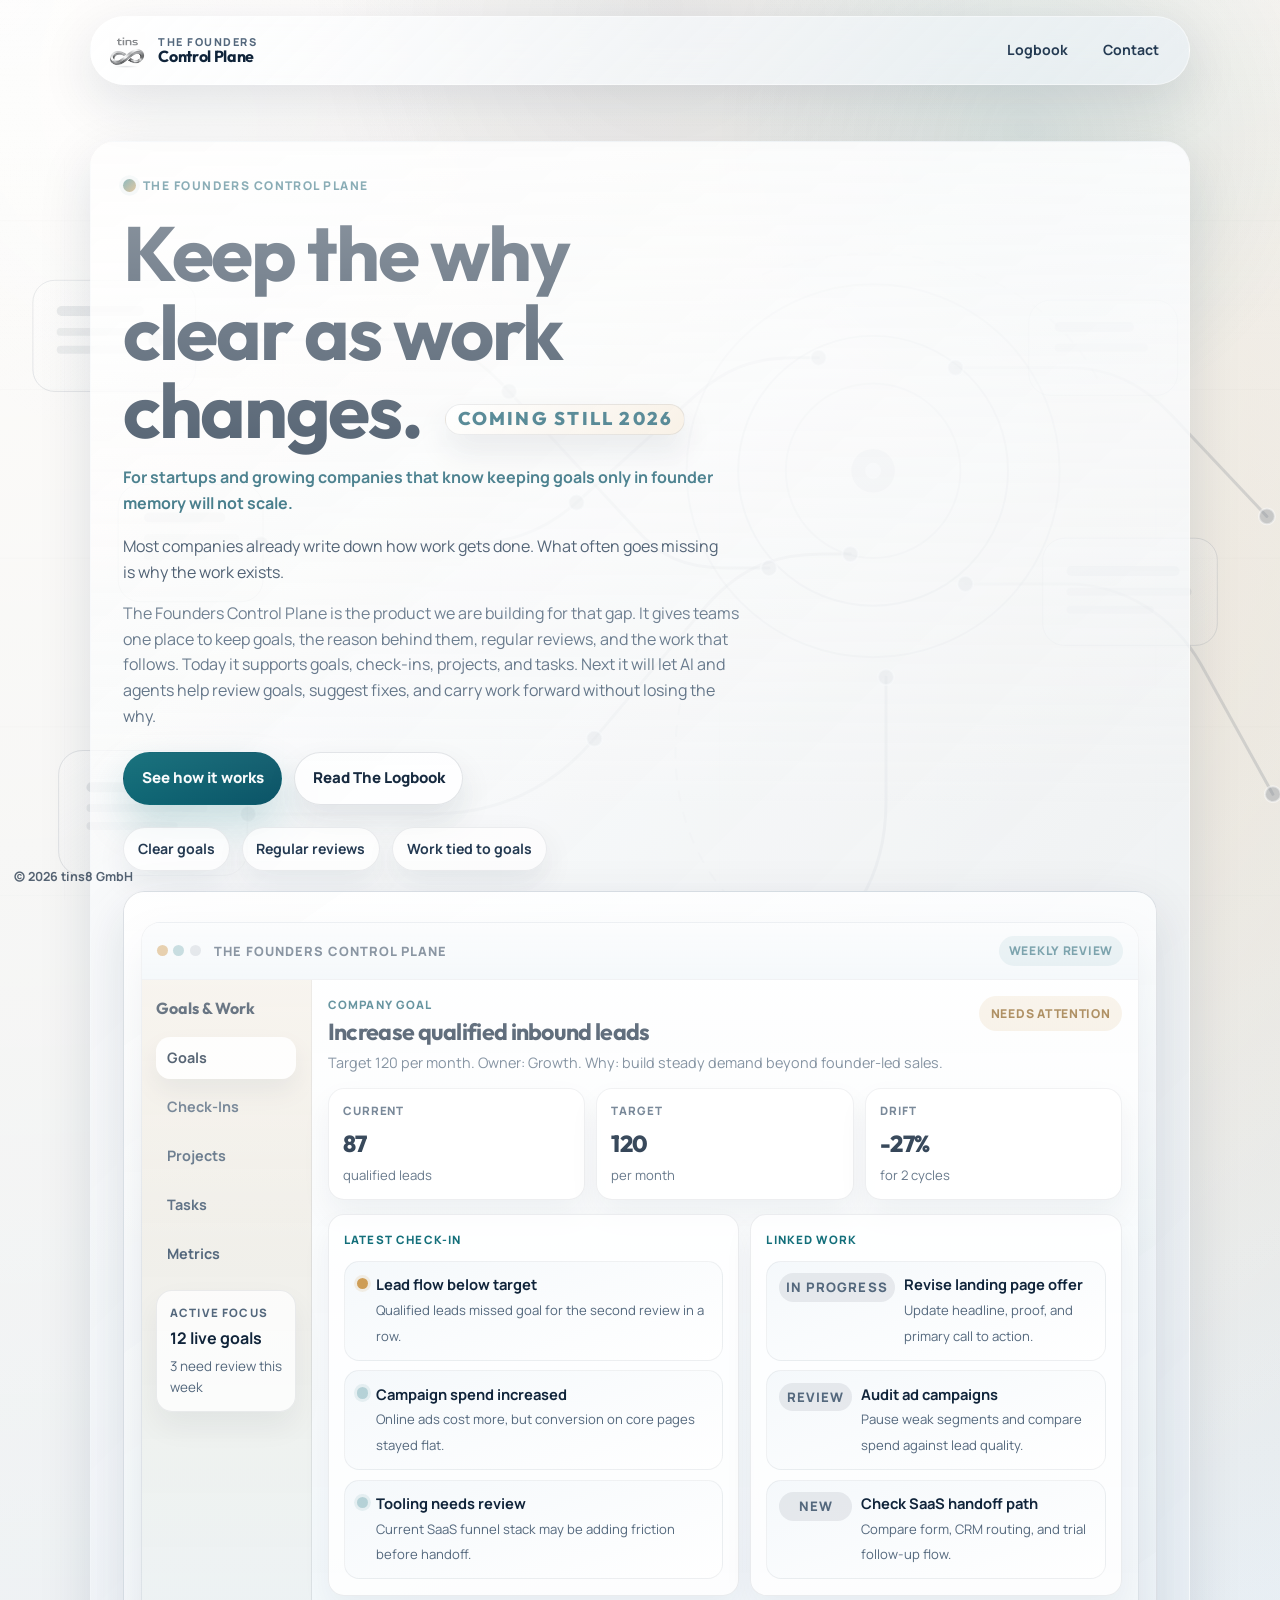
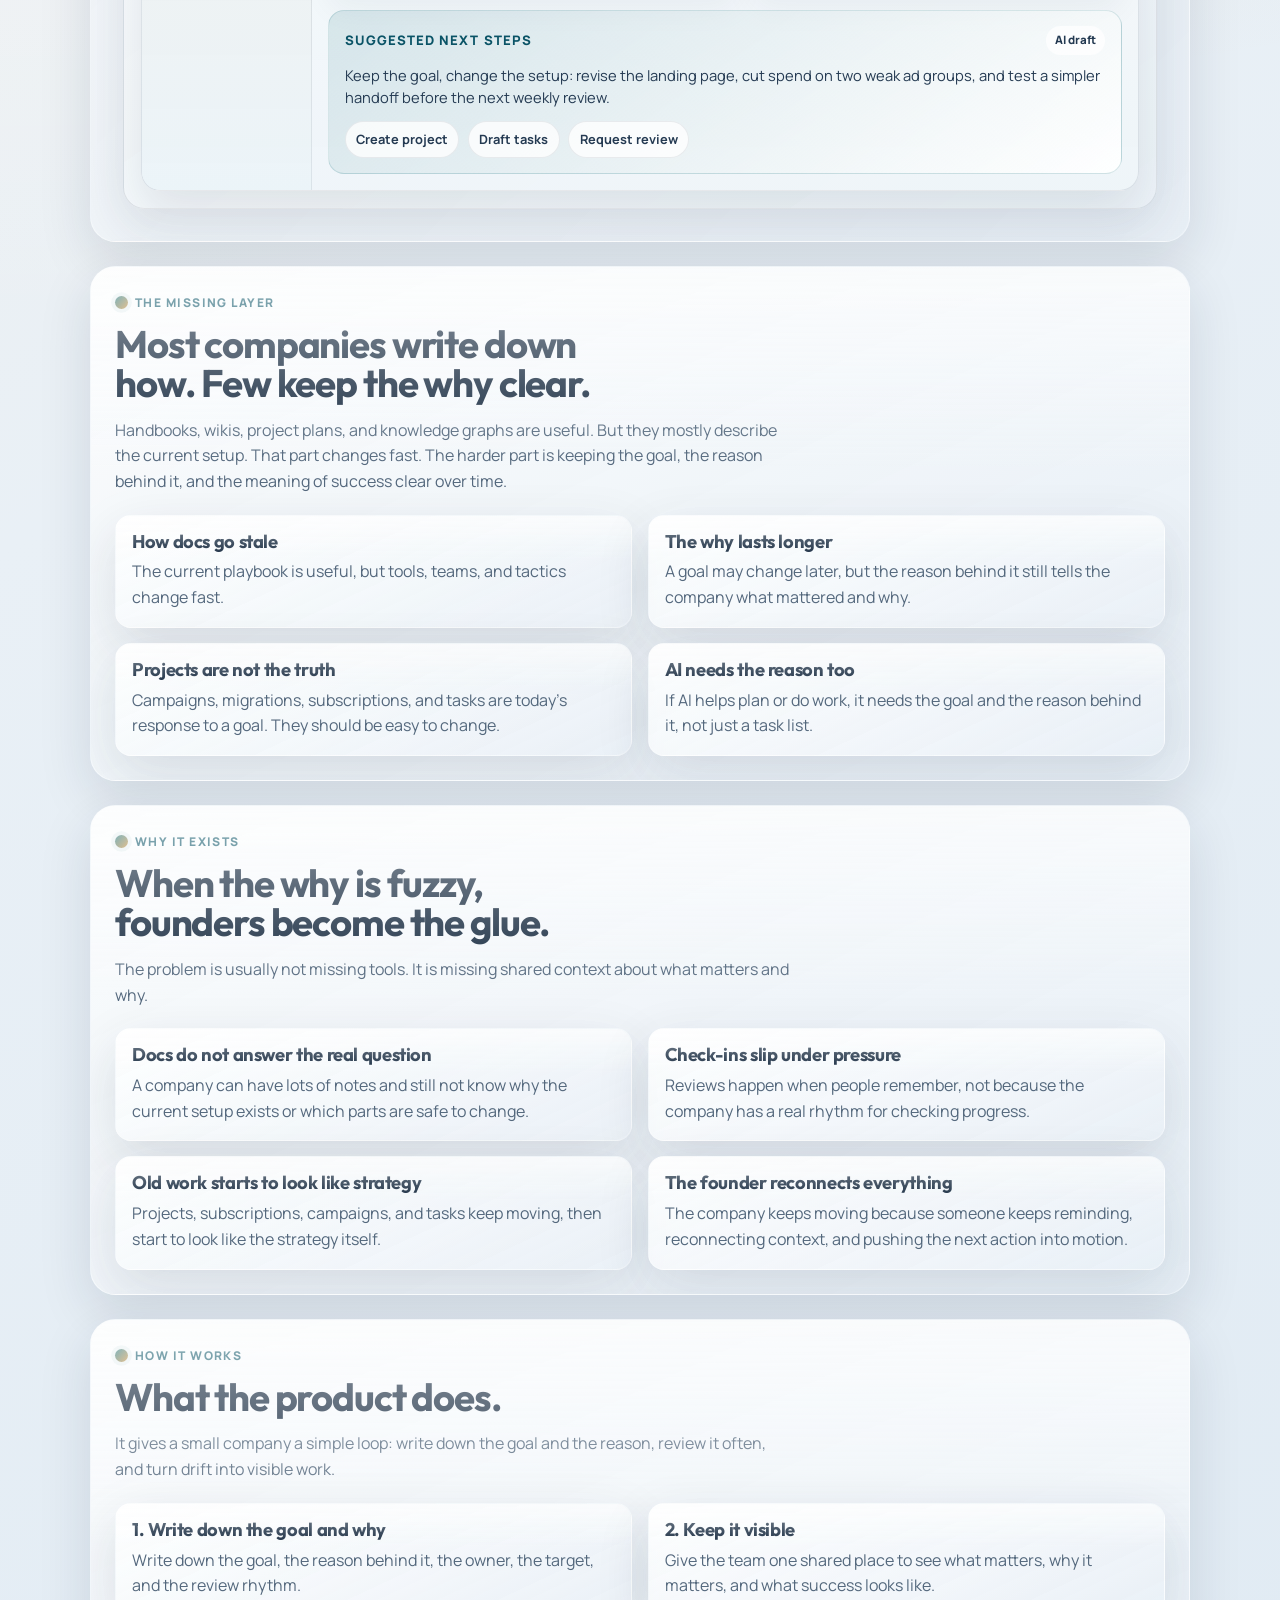
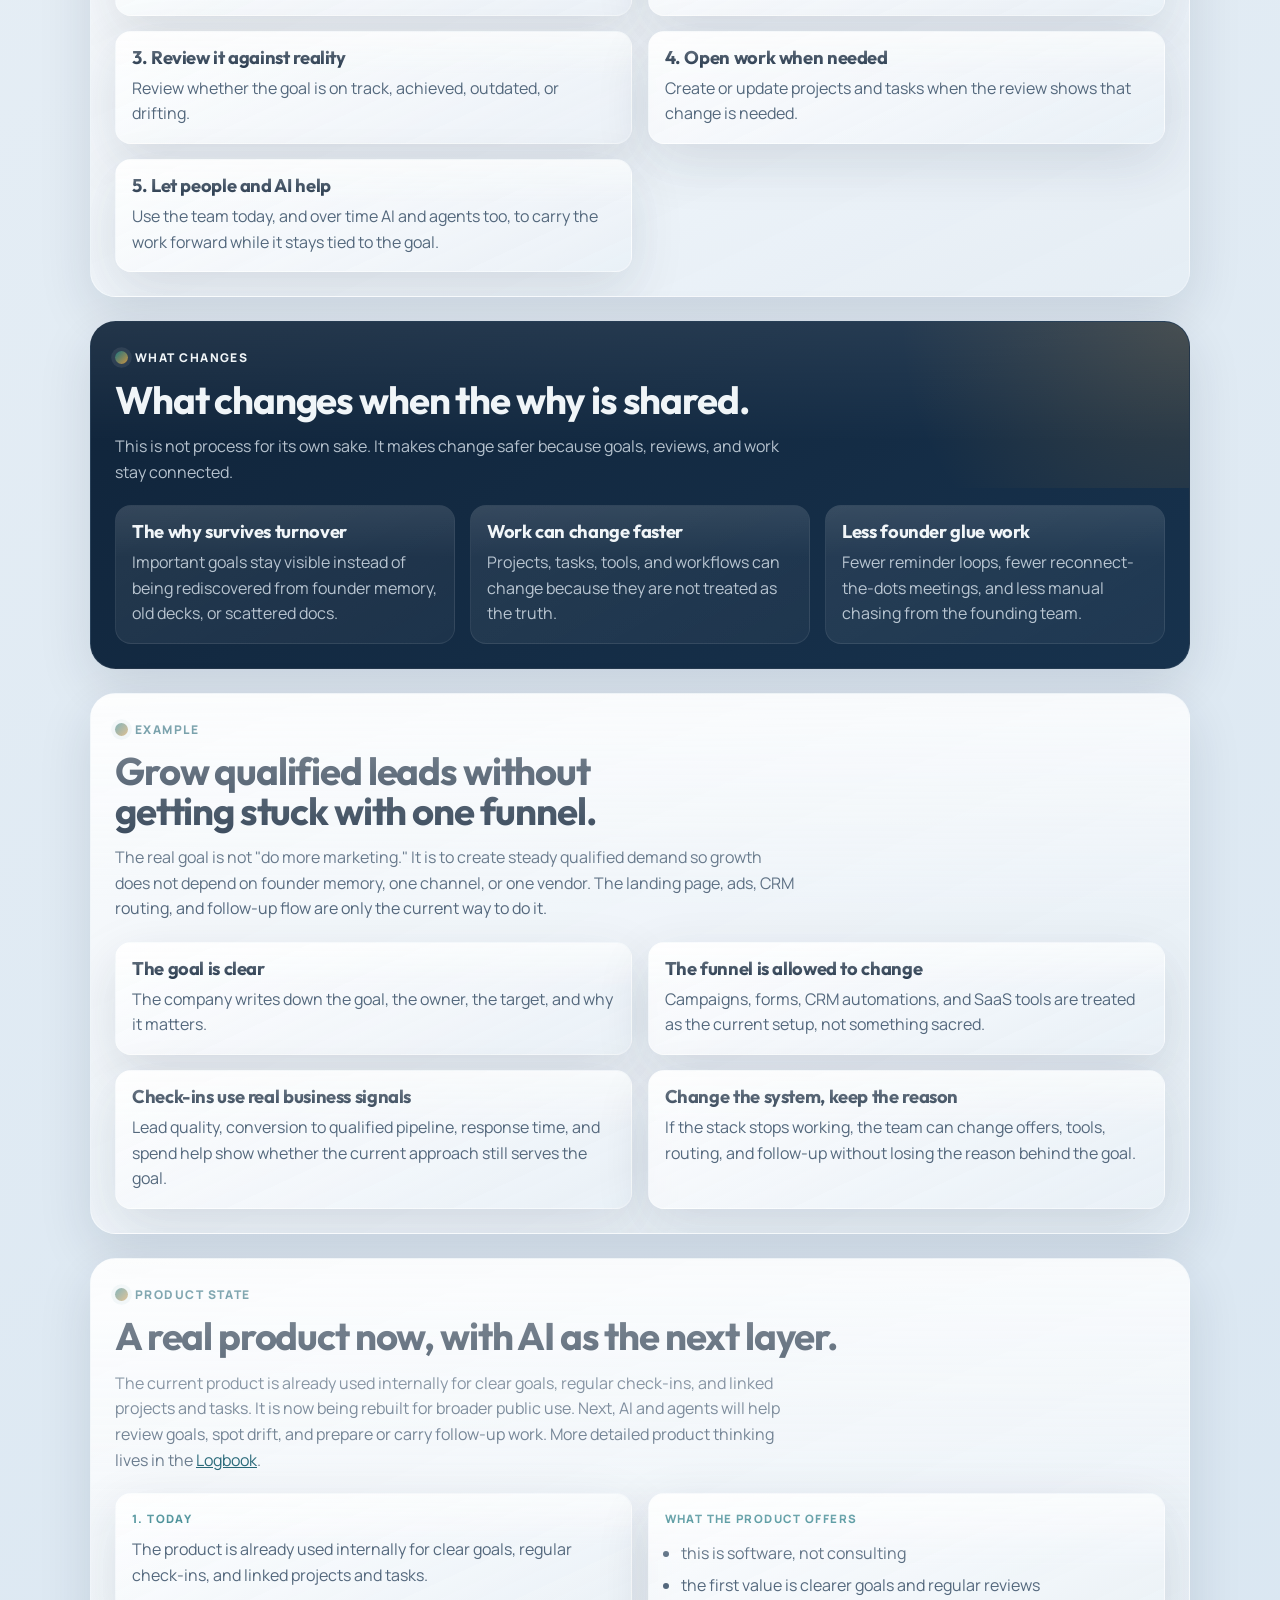
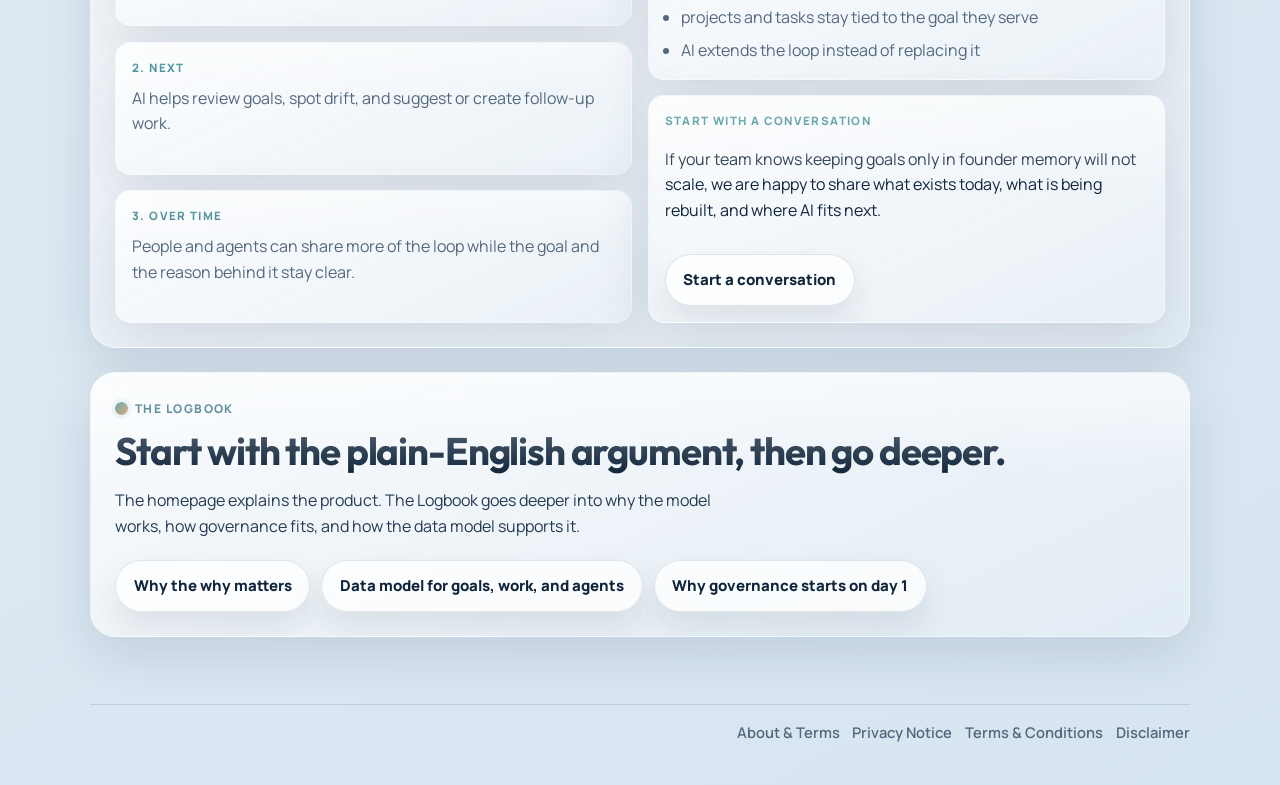
==== commit c5c12956: "simplify wording, explain why the why matters" ====
--- a/index.html
+++ b/index.html
@@ -6,7 +6,7 @@
     <title>The Founders Control Plane</title>
     <meta
       name="description"
-      content="The Founders Control Plane helps small companies formalize goals, run regular check-ins, and turn off-track goals into visible projects and tasks, with agents extending the operating loop over time."
+      content="The Founders Control Plane helps small companies keep goals clear, review them often, and keep work tied to the reason it exists."
     />
     <meta name="author" content="tins8 GmbH" />
     <meta name="robots" content="index,follow,max-image-preview:large" />
@@ -19,7 +19,7 @@
     <meta property="og:title" content="The Founders Control Plane" />
     <meta
       property="og:description"
-      content="The Founders Control Plane helps small companies formalize goals, run regular check-ins, and turn off-track goals into visible projects and tasks, with agents extending the operating loop over time."
+      content="The Founders Control Plane helps small companies keep goals clear, review them often, and keep work tied to the reason it exists."
     />
     <meta property="og:url" content="https://tins8.at/" />
     <meta property="og:site_name" content="The Founders Control Plane" />
@@ -35,7 +35,7 @@
     <meta name="twitter:title" content="The Founders Control Plane" />
     <meta
       name="twitter:description"
-      content="The Founders Control Plane helps small companies formalize goals, run regular check-ins, and turn off-track goals into visible projects and tasks, with agents extending the operating loop over time."
+      content="The Founders Control Plane helps small companies keep goals clear, review them often, and keep work tied to the reason it exists."
     />
     <meta
       name="twitter:image"
@@ -77,7 +77,7 @@
             "@type": "WebSite",
             "name": "The Founders Control Plane",
             "url": "https://tins8.at/",
-            "description": "The Founders Control Plane helps small companies formalize goals, run regular check-ins, and turn off-track goals into visible projects and tasks, with agents extending the operating loop over time."
+            "description": "The Founders Control Plane helps small companies keep goals clear, review them often, and keep work tied to the reason it exists."
           },
           {
             "@type": "SoftwareApplication",
@@ -88,7 +88,7 @@
               "@type": "Organization",
               "name": "tins8 GmbH"
             },
-            "description": "The Founders Control Plane helps small companies formalize goals, run regular check-ins, and turn off-track goals into visible projects and tasks, with agents extending the operating loop over time."
+            "description": "The Founders Control Plane helps small companies keep goals clear, review them often, and keep work tied to the reason it exists."
           }
         ]
       }
@@ -127,39 +127,37 @@
           <div class="hero-copy">
             <p class="eyebrow">The Founders Control Plane</p>
             <h1>
-              Make company goals explicit, review them regularly, and turn drift
-              into action.
+              Keep the why clear as work changes.
               <span class="coming-soon-badge">Coming Still 2026</span>
             </h1>
             <p class="hero-audience">
-              For startups and fast-growing companies where the founding team
-              knows informal execution will not scale.
+              For startups and growing companies that know keeping goals only
+              in founder memory will not scale.
             </p>
             <p class="lead">
-              Most small companies do not lack ambition. They lack a simple
-              system that keeps goals visible, check-ins regular, and
-              follow-through connected to the reason the work exists.
+              Most companies already write down how work gets done. What often
+              goes missing is why the work exists.
             </p>
             <p class="supporting-copy">
-              The Founders Control Plane is the software product we are building
-              for that gap. It is already used internally and is currently being
-              revamped for broader public use. Today it formalizes goals,
-              recurring check-ins, and linked projects and tasks. Next it will
-              let AI and agents help review whether a goal is still on track,
-              propose corrective work, and support execution alongside the team.
+              The Founders Control Plane is the product we are building for
+              that gap. It gives teams one place to keep goals, the reason
+              behind them, regular reviews, and the work that follows. Today it
+              supports goals, check-ins, projects, and tasks. Next it will let
+              AI and agents help review goals, suggest fixes, and carry work
+              forward without losing the why.
             </p>
             <div class="hero-actions">
               <a class="button button-primary" href="#how-it-works"
-                >Understand the loop</a
+                >See how it works</a
               >
               <a class="button button-secondary" href="logbook.html"
                 >Read The Logbook</a
               >
             </div>
             <div class="signal-strip" aria-label="Product promises">
-              <div class="signal-pill">Explicit goals</div>
-              <div class="signal-pill">Check-ins on cadence</div>
-              <div class="signal-pill">Projects and tasks</div>
+              <div class="signal-pill">Clear goals</div>
+              <div class="signal-pill">Regular reviews</div>
+              <div class="signal-pill">Work tied to goals</div>
             </div>
           </div>
 
@@ -203,8 +201,8 @@
                         <p class="mockup-kicker">Company Goal</p>
                         <h2>Increase qualified inbound leads</h2>
                         <p class="mockup-subtitle">
-                          Target 120 per month. Owner: Growth. Review every
-                          Monday.
+                          Target 120 per month. Owner: Growth. Why: build
+                          steady demand beyond founder-led sales.
                         </p>
                       </div>
                       <span class="mockup-status">Needs attention</span>
@@ -311,11 +309,9 @@
                         <span class="mockup-agent-badge">AI draft</span>
                       </div>
                       <p class="mockup-agent-copy">
-                        Recommend opening a short growth recovery project:
-                        revise the landing page, reduce spend on two
-                        underperforming ad groups, and compare the current SaaS
-                        funnel against a simpler handoff path before the next
-                        weekly review.
+                        Keep the goal, change the setup: revise the landing
+                        page, cut spend on two weak ad groups, and test a
+                        simpler handoff before the next weekly review.
                       </p>
                       <div
                         class="mockup-actions"
@@ -335,28 +331,71 @@
       </section>
 
       <section
+        id="intent-layer"
+        class="section-shell reveal"
+        aria-label="Intent versus execution"
+      >
+        <div class="section-heading">
+          <p class="eyebrow">The Missing Layer</p>
+          <h2>Most companies write down how. Few keep the why clear.</h2>
+          <p class="section-copy">
+            Handbooks, wikis, project plans, and knowledge graphs are useful.
+            But they mostly describe the current setup. That part changes fast.
+            The harder part is keeping the goal, the reason behind it, and the
+            meaning of success clear over time.
+          </p>
+        </div>
+        <div class="grid-section" aria-label="Intent versus execution">
+          <article class="card">
+            <h3>How docs go stale</h3>
+            <p>
+              The current playbook is useful, but tools, teams, and tactics
+              change fast.
+            </p>
+          </article>
+          <article class="card">
+            <h3>The why lasts longer</h3>
+            <p>
+              A goal may change later, but the reason behind it still tells the
+              company what mattered and why.
+            </p>
+          </article>
+          <article class="card">
+            <h3>Projects are not the truth</h3>
+            <p>
+              Campaigns, migrations, subscriptions, and tasks are today&apos;s
+              response to a goal. They should be easy to change.
+            </p>
+          </article>
+          <article class="card">
+            <h3>AI needs the reason too</h3>
+            <p>
+              If AI helps plan or do work, it needs the goal and the reason
+              behind it, not just a task list.
+            </p>
+          </article>
+        </div>
+      </section>
+
+      <section
         id="why-it-exists"
         class="section-shell reveal"
         aria-label="Why the product exists"
       >
         <div class="section-heading">
           <p class="eyebrow">Why It Exists</p>
-          <h2>
-            In many small companies, goals are clear in conversation but weak in
-            day-to-day operations.
-          </h2>
+          <h2>When the why is fuzzy, founders become the glue.</h2>
           <p class="section-copy">
-            The problem is rarely a lack of tools. It is that goals, reviews,
-            and follow-through stay informal until a founder forces them back
-            together again.
+            The problem is usually not missing tools. It is missing shared
+            context about what matters and why.
           </p>
         </div>
         <div class="grid-section" aria-label="Core founder pain">
           <article class="card">
-            <h3>Goals stay in heads and docs</h3>
-            <p>
-              The company knows what matters, but the goal, owner, and target
-              are often not formalized in one shared place.
+            <h3>Docs do not answer the real question</h3>
+            <p>
+              A company can have lots of notes and still not know why the
+              current setup exists or which parts are safe to change.
             </p>
           </article>
           <article class="card">
@@ -367,14 +406,14 @@
             </p>
           </article>
           <article class="card">
-            <h3>Work drifts away from intent</h3>
-            <p>
-              Projects, subscriptions, campaigns, and tasks keep moving, but it
-              becomes hard to see which goal they actually serve.
-            </p>
-          </article>
-          <article class="card">
-            <h3>The founder becomes the coordination layer</h3>
+            <h3>Old work starts to look like strategy</h3>
+            <p>
+              Projects, subscriptions, campaigns, and tasks keep moving, then
+              start to look like the strategy itself.
+            </p>
+          </article>
+          <article class="card">
+            <h3>The founder reconnects everything</h3>
             <p>
               The company keeps moving because someone keeps reminding,
               reconnecting context, and pushing the next action into motion.
@@ -390,38 +429,46 @@
       >
         <div class="section-heading">
           <p class="eyebrow">How It Works</p>
-          <h2>What the product actually does.</h2>
+          <h2>What the product does.</h2>
           <p class="section-copy">
-            It gives a small company a simple operating loop: make goals
-            explicit, review them on cadence, and turn missed goals into
-            organized follow-through.
+            It gives a small company a simple loop: write down the goal and the
+            reason, review it often, and turn drift into visible work.
           </p>
         </div>
         <div class="grid-section" aria-label="Core operating loop">
           <article class="card">
-            <h3>1. Formalize the goal</h3>
-            <p>Write down the goal, target, owner, and review rhythm.</p>
-          </article>
-          <article class="card">
-            <h3>2. Keep it transparent</h3>
-            <p>Give the team one shared place to see what matters and why.</p>
-          </article>
-          <article class="card">
-            <h3>3. Run regular check-ins</h3>
+            <h3>1. Write down the goal and why</h3>
+            <p>
+              Write down the goal, the reason behind it, the owner, the target,
+              and the review rhythm.
+            </p>
+          </article>
+          <article class="card">
+            <h3>2. Keep it visible</h3>
+            <p>
+              Give the team one shared place to see what matters, why it
+              matters, and what success looks like.
+            </p>
+          </article>
+          <article class="card">
+            <h3>3. Review it against reality</h3>
             <p>
               Review whether the goal is on track, achieved, outdated, or
               drifting.
             </p>
           </article>
           <article class="card">
-            <h3>4. Turn drift into work</h3>
-            <p>Create or update projects and tasks when action is needed.</p>
-          </article>
-          <article class="card">
-            <h3>5. Let people and agents help achieve it</h3>
-            <p>
-              Use the team today, and increasingly agents, to carry the work
-              forward.
+            <h3>4. Open work when needed</h3>
+            <p>
+              Create or update projects and tasks when the review shows that
+              change is needed.
+            </p>
+          </article>
+          <article class="card">
+            <h3>5. Let people and AI help</h3>
+            <p>
+              Use the team today, and over time AI and agents too, to carry the
+              work forward while it stays tied to the goal.
             </p>
           </article>
         </div>
@@ -434,26 +481,25 @@
       >
         <div class="section-heading">
           <p class="eyebrow">What Changes</p>
-          <h2>What changes when goals stop living in founder memory.</h2>
+          <h2>What changes when the why is shared.</h2>
           <p class="section-copy section-copy-on-dark">
-            The product does not add ceremony for its own sake. It makes the
-            company easier to run because goals, reviews, and follow-through
-            stay connected.
+            This is not process for its own sake. It makes change safer because
+            goals, reviews, and work stay connected.
           </p>
         </div>
         <div class="grid-section grid-3" aria-label="Product outcomes">
           <article class="card outcome-card">
-            <h3>Goals stay alive</h3>
-            <p>
-              Important goals remain visible and regularly reviewed instead of
-              being rediscovered in the next planning cycle.
+            <h3>The why survives turnover</h3>
+            <p>
+              Important goals stay visible instead of being rediscovered from
+              founder memory, old decks, or scattered docs.
             </p>
           </article>
           <article class="card outcome-card">
-            <h3>Execution stays tied to strategy</h3>
-            <p>
-              Projects and tasks exist because they serve a goal, not because
-              work happened to appear.
+            <h3>Work can change faster</h3>
+            <p>
+              Projects, tasks, tools, and workflows can change because they are
+              not treated as the truth.
             </p>
           </article>
           <article class="card outcome-card">
@@ -473,41 +519,42 @@
       >
         <div class="section-heading">
           <p class="eyebrow">Example</p>
-          <h2>Increase qualified leads without running growth from memory.</h2>
+          <h2>Grow qualified leads without getting stuck with one funnel.</h2>
           <p class="section-copy">
-            A founder sets a clear goal such as increasing qualified inbound
-            leads. Instead of letting that goal dissolve across marketing tools,
-            spreadsheets, and meetings, it becomes something the company can
-            review on cadence.
+            The real goal is not &quot;do more marketing.&quot; It is to create
+            steady qualified demand so growth does not depend on founder
+            memory, one channel, or one vendor. The landing page, ads, CRM
+            routing, and follow-up flow are only the current way to do it.
           </p>
         </div>
         <div class="grid-section" aria-label="Example flow">
           <article class="card">
-            <h3>The goal becomes explicit</h3>
-            <p>
-              The lead goal gets a target, an owner, and a regular review
-              rhythm.
+            <h3>The goal is clear</h3>
+            <p>
+              The company writes down the goal, the owner, the target, and why
+              it matters.
+            </p>
+          </article>
+          <article class="card">
+            <h3>The funnel is allowed to change</h3>
+            <p>
+              Campaigns, forms, CRM automations, and SaaS tools are treated as
+              the current setup, not something sacred.
             </p>
           </article>
           <article class="card">
             <h3>Check-ins use real business signals</h3>
             <p>
-              Website forms, CRM conversion, campaign results, and funnel
-              performance help show whether the goal is actually moving.
-            </p>
-          </article>
-          <article class="card">
-            <h3>Spend and tools get re-evaluated</h3>
-            <p>
-              SaaS subscriptions and online ad campaigns are not treated as
-              fixed. If they stop helping the goal, they should be revised.
-            </p>
-          </article>
-          <article class="card">
-            <h3>Response becomes organized follow-through</h3>
-            <p>
-              Corrective work can become visible projects and tasks for the team
-              today, with agents increasingly helping prepare and carry it out.
+              Lead quality, conversion to qualified pipeline, response time, and
+              spend help show whether the current approach still serves the
+              goal.
+            </p>
+          </article>
+          <article class="card">
+            <h3>Change the system, keep the reason</h3>
+            <p>
+              If the stack stops working, the team can change offers, tools,
+              routing, and follow-up without losing the reason behind the goal.
             </p>
           </article>
         </div>
@@ -520,16 +567,15 @@
       >
         <div class="section-heading">
           <p class="eyebrow">Product State</p>
-          <h2>A real product foundation now, with agents as the next layer.</h2>
+          <h2>A real product now, with AI as the next layer.</h2>
           <p class="section-copy">
-            The current product is already used internally for explicit goals,
+            The current product is already used internally for clear goals,
             regular check-ins, and linked projects and tasks. It is now being
-            revamped for broader public use, with AI and agents becoming the
-            next layer for reviewing whether goals are still on track, showing
-            where results drift, and helping prepare or carry corrective work.
-            Deeper product thinking and architecture live in the
+            rebuilt for broader public use. Next, AI and agents will help
+            review goals, spot drift, and prepare or carry follow-up work. More
+            detailed product thinking lives in the
             <a
-              href="logbook.html?post=20260407-goals-own-reconciliation-projects-are-interventions"
+              href="logbook.html?post=20260411-the-missing-layer-is-why"
               >Logbook</a
             >.
           </p>
@@ -539,22 +585,22 @@
             <div class="architecture-layer">
               <p class="panel-label">1. Today</p>
               <p>
-                The product is already used internally for formal goals,
-                recurring check-ins, and linked projects and tasks.
+                The product is already used internally for clear goals, regular
+                check-ins, and linked projects and tasks.
               </p>
             </div>
             <div class="architecture-layer">
               <p class="panel-label">2. Next</p>
               <p>
-                Agents help prepare reviews, spot drift, and suggest or create
-                corrective work around a goal.
+                AI helps review goals, spot drift, and suggest or create
+                follow-up work.
               </p>
             </div>
             <div class="architecture-layer">
               <p class="panel-label">3. Over Time</p>
               <p>
-                The operating rhythm can increasingly be carried by both people
-                and agents while goals remain transparent and reviewable.
+                People and agents can share more of the loop while the goal and
+                the reason behind it stay clear.
               </p>
             </div>
           </div>
@@ -562,24 +608,18 @@
             <article class="info-card">
               <p class="panel-label">What the product offers</p>
               <ul class="mini-list">
-                <li>this is a software product, not a consulting framework</li>
-                <li>
-                  the first value is clearer goals and a real review rhythm
-                </li>
-                <li>
-                  projects and tasks stay connected to the goals they serve
-                </li>
-                <li>
-                  agents extend the operating model instead of replacing it
-                </li>
+                <li>this is software, not consulting</li>
+                <li>the first value is clearer goals and regular reviews</li>
+                <li>projects and tasks stay tied to the goal they serve</li>
+                <li>AI extends the loop instead of replacing it</li>
               </ul>
             </article>
             <article class="info-card">
               <p class="panel-label">Start with a conversation</p>
               <p>
-                If your team already knows informal execution will not scale, we
-                are happy to share what exists today, what is being revamped for
-                broader public use, and where AI fits next.
+                If your team knows keeping goals only in founder memory will
+                not scale, we are happy to share what exists today, what is
+                being rebuilt, and where AI fits next.
               </p>
               <a class="button button-secondary" href="mailto:hello@tins8.at"
                 >Start a conversation</a
@@ -591,23 +631,27 @@
 
       <section id="blog" class="notes-section reveal" aria-label="The Logbook">
         <p class="eyebrow">The Logbook</p>
-        <h2>
-          The homepage explains the offer. The Logbook holds the deeper model.
-        </h2>
+        <h2>Start with the plain-English argument, then go deeper.</h2>
         <p class="lead">
-          Use the Logbook for architecture, governance, and product thinking.
-          The main page stays focused on the problem and the product.
+          The homepage explains the product. The Logbook goes deeper into why
+          the model works, how governance fits, and how the data model supports
+          it.
         </p>
         <div class="hero-links">
           <a
             class="hero-link"
+            href="logbook.html?post=20260411-the-missing-layer-is-why"
+            >Why the why matters</a
+          >
+          <a
+            class="hero-link"
             href="logbook.html?post=20260407-goals-own-reconciliation-projects-are-interventions"
-            >Data model for agents and execution</a
+            >Data model for goals, work, and agents</a
           >
           <a
             class="hero-link"
             href="logbook.html?post=20260317-why-governance-should-be-built-in-from-day-1"
-            >Why governance belongs from day 1</a
+            >Why governance starts on day 1</a
           >
         </div>
       </section>
